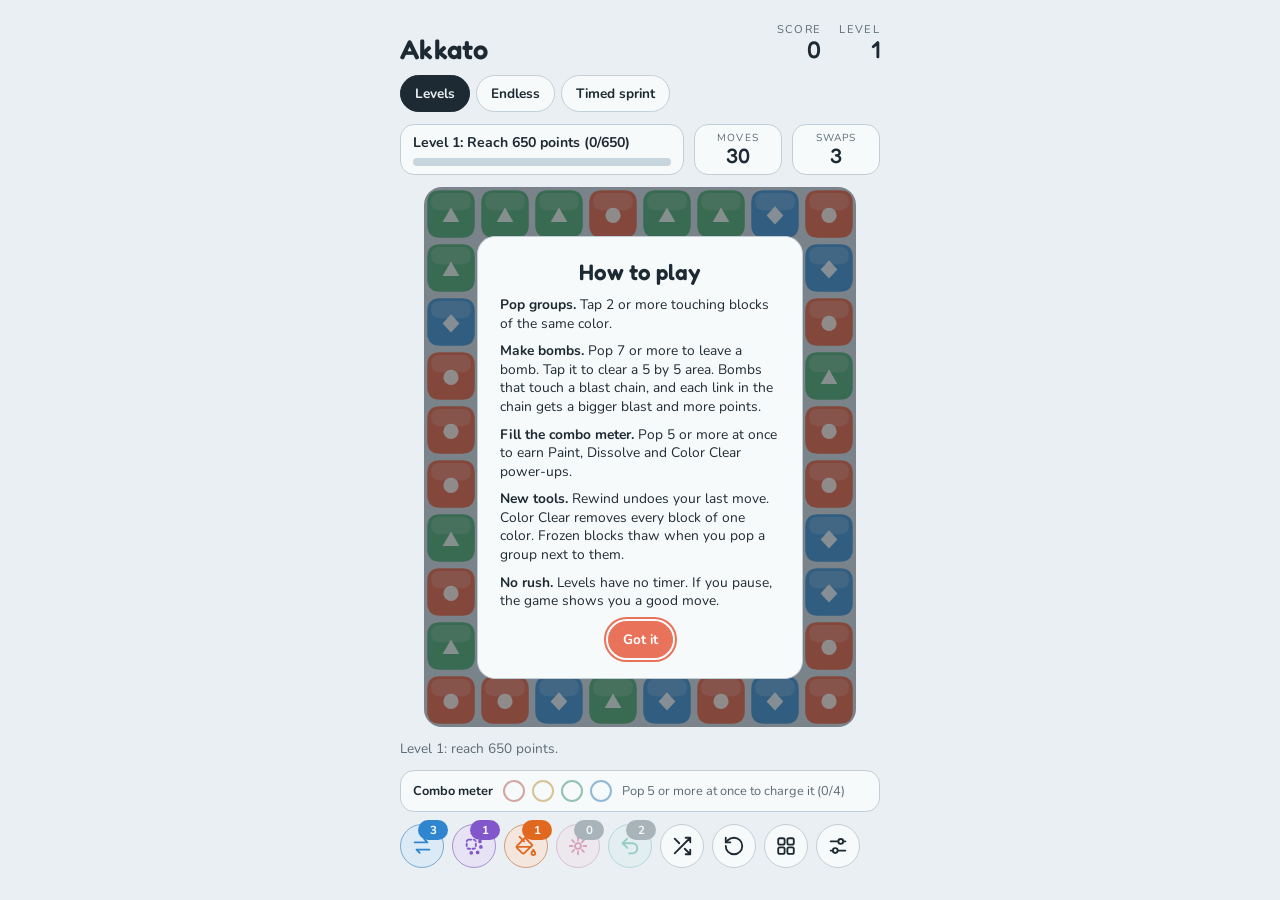
==== play/index.html @ 712ed6f9 "Add Rewind, Color Clear, ice tiles, endless challenge; ease level 8 Co-Authored-By: Claude Sonnet 5." ====
<!doctype html>
<html lang="en">
<head>
<meta charset="utf-8">
<meta name="viewport" content="width=device-width, initial-scale=1, viewport-fit=cover">
<meta name="theme-color" content="#131B21">
<link rel="manifest" href="manifest.webmanifest">
<link rel="apple-touch-icon" href="icons/apple-touch-icon.png">
<meta name="apple-mobile-web-app-capable" content="yes">
<meta name="mobile-web-app-capable" content="yes">
<meta name="apple-mobile-web-app-title" content="Akkato">
<meta name="apple-mobile-web-app-status-bar-style" content="black-translucent">
<title>Akkato</title>
<link rel="stylesheet" href="fonts.css">
<style>
/* Layout: one centered column. Header scores, a goal strip, the board (with win/lose overlay), combo meter, tool buttons, then a settings drawer. */
[hidden]{display:none!important}
:root{
  --bg:#E9EFF2; --fg:#1E2A33; --muted:#5B6B76; --board:#D6E0E6; --panel:#F7FAFB; --line:#C2CFD7; --accent:#E8735A; --track:#C9D5DC;
  --t-swap:#2F86CF; --t-dissolve:#8257CC; --t-paint:#E0691F; --t-rewind:#2BA58F; --t-clear:#C2417A;
  --display:'Fredoka','Trebuchet MS',system-ui,sans-serif;
  --body:'Nunito',system-ui,-apple-system,'Segoe UI',sans-serif;
}
@media (prefers-color-scheme: dark){
  :root:not([data-theme="light"]){
    --bg:#131B21; --fg:#E6EEF2; --muted:#8FA1AD; --board:#1C2830; --panel:#1A242B; --line:#2A3841; --track:#2A3841; --t-swap:#6DB2EC; --t-dissolve:#B097E6; --t-paint:#F29A57; --t-rewind:#5CCBB5; --t-clear:#E87FAE; color-scheme:dark;
  }
}
:root[data-theme="dark"]{
  --bg:#131B21; --fg:#E6EEF2; --muted:#8FA1AD; --board:#1C2830; --panel:#1A242B; --line:#2A3841; --track:#2A3841; --t-swap:#6DB2EC; --t-dissolve:#B097E6; --t-paint:#F29A57; --t-rewind:#5CCBB5; --t-clear:#E87FAE; color-scheme:dark;
}
html,body{min-height:100%}
body{
  background:var(--bg); color:var(--fg); font-family:var(--body); font-size:15px;
  padding-inline:16px; padding-block:14px;
  display:flex; flex-direction:column; align-items:center; gap:12px;
  -webkit-user-select:none; user-select:none; -webkit-tap-highlight-color:transparent;
}
.col{width:100%; max-width:480px; display:flex; flex-direction:column; gap:12px; min-width:0}
header{display:flex; justify-content:space-between; align-items:flex-end; gap:12px}
h1{font-family:var(--display); font-weight:600; font-size:1.7rem; line-height:1; margin:0; letter-spacing:.01em}
.scores{display:flex; gap:18px}
.stat{display:flex; flex-direction:column; align-items:flex-end}
.stat span{font-size:.7rem; letter-spacing:.12em; text-transform:uppercase; color:var(--muted)}
.stat b{font-family:var(--display); font-weight:500; font-size:1.5rem; line-height:1.1; font-variant-numeric:tabular-nums}

.modes{display:flex; gap:6px; flex-wrap:wrap}
.modes button[aria-pressed="true"]{background:var(--fg); color:var(--bg); border-color:var(--fg)}

.status{display:flex; gap:10px; align-items:stretch}
.goalbox{flex:1 1 auto; min-width:0; background:var(--panel); border:1px solid var(--line); border-radius:14px; padding:8px 12px; display:flex; flex-direction:column; gap:6px; justify-content:center}
.goaltext{font-weight:700; font-size:.88rem; overflow-wrap:anywhere}
.goaltext .sw{font-size:1.05em; margin-inline:2px}
.track{height:8px; border-radius:99px; background:var(--track); overflow:hidden}
.track i{display:block; height:100%; width:0; background:var(--accent); border-radius:99px; transition:width .35s ease, background .3s}
.track.low i{background:#E0783C}
.chip{background:var(--panel); border:1px solid var(--line); border-radius:14px; padding:6px 12px; display:flex; flex-direction:column; align-items:center; justify-content:center; min-width:62px}
.chip span{font-size:.64rem; letter-spacing:.1em; text-transform:uppercase; color:var(--muted)}
.chip b{font-family:var(--display); font-weight:500; font-size:1.3rem; line-height:1.1; font-variant-numeric:tabular-nums}

#wrap{width:100%; display:flex; justify-content:center; position:relative}
#stage{position:relative; line-height:0}
#flash{position:absolute; inset:0; border-radius:18px; pointer-events:none; opacity:0}
@keyframes akShake{0%{transform:translate(0,0)}15%{transform:translate(var(--sx,6px),var(--sy,4px))}30%{transform:translate(calc(var(--sx,6px)*-.8),calc(var(--sy,4px)*.6))}45%{transform:translate(calc(var(--sx,6px)*.6),calc(var(--sy,4px)*-.7))}60%{transform:translate(calc(var(--sx,6px)*-.4),calc(var(--sy,4px)*.4))}80%{transform:translate(calc(var(--sx,6px)*.2),0)}100%{transform:translate(0,0)}}
@keyframes akFlash{0%{opacity:var(--fo,.4)}100%{opacity:0}}
#stage.shake{animation:akShake var(--dur,320ms) ease-out}
#flash.go{animation:akFlash 380ms ease-out}
@media (prefers-reduced-motion: reduce){ #stage.shake,#flash.go{animation:none} }
canvas{display:block; background:var(--board); border-radius:18px; touch-action:manipulation; cursor:pointer}
#wrap.tooling canvas{outline:3px solid var(--accent); outline-offset:-3px}
#overlay{position:absolute; inset:0; display:flex; align-items:center; justify-content:center; padding:16px; background:rgba(10,18,24,.45); border-radius:18px; line-height:1.3}
#overlay .card{background:var(--panel); border:1px solid var(--line); border-radius:18px; padding:20px 22px; text-align:center; max-width:280px; display:flex; flex-direction:column; gap:10px; align-items:center}
#overlay h2{font-family:var(--display); font-weight:600; font-size:1.4rem; margin:0}
#overlay p{margin:0; color:var(--muted); font-size:.92rem}

.hint{color:var(--muted); font-size:.85rem; min-height:1.3em}
.meter{display:flex; align-items:center; gap:10px; flex-wrap:wrap; font-size:.8rem; color:var(--muted); background:var(--panel); border:1px solid var(--line); border-radius:14px; padding:9px 12px}
.meter b{font-weight:700; color:var(--fg)}
.pips{display:flex; gap:7px}
.pips i{--p:var(--accent); width:18px; height:18px; border-radius:50%; border:2px solid color-mix(in srgb,var(--p) 45%,var(--line)); display:block; transition:background .2s, border-color .2s, transform .2s}
.pips i:nth-child(1){--p:#E8735A}
.pips i:nth-child(2){--p:#F0B445}
.pips i:nth-child(3){--p:#5FB383}
.pips i:nth-child(4){--p:#529CD6}
.pips i.on{background:var(--p); border-color:var(--p); transform:scale(1.08)}
.meter.full{border-color:var(--accent); box-shadow:0 0 0 3px color-mix(in srgb,var(--accent) 22%,transparent)}
.meter.full .pips i.on{animation:pipPulse 1.1s ease-in-out infinite}
.meter.full .pips i:nth-child(2).on{animation-delay:.15s}
.meter.full .pips i:nth-child(3).on{animation-delay:.3s}
.meter.full .pips i:nth-child(4).on{animation-delay:.45s}
@keyframes pipPulse{0%,100%{transform:scale(1.08)}50%{transform:scale(1.3)}}
@media (prefers-reduced-motion: reduce){ .meter.full .pips i.on{animation:none} .pips i,.track i{transition:none} }
.bar{display:flex; gap:8px; flex-wrap:wrap}
button{
  font:700 .85rem var(--body); color:var(--fg); background:var(--panel); border:1px solid var(--line);
  border-radius:999px; padding:8px 14px; cursor:pointer;
}
button:hover{border-color:var(--muted)}
button:focus-visible,select:focus-visible,input:focus-visible{outline:2px solid var(--accent); outline-offset:2px}
button:active{transform:scale(.97)}
button:disabled{opacity:.45; cursor:default}
button.on{border-color:var(--accent); box-shadow:inset 0 0 0 1px var(--accent)}
button.primary{background:var(--accent); border-color:var(--accent); color:#fff}

.bar{align-items:center}
.tool{position:relative; width:44px; height:44px; padding:0; display:inline-flex; align-items:center; justify-content:center; border-radius:50%; color:var(--t); border-color:color-mix(in srgb,var(--t) 50%,var(--line)); background:color-mix(in srgb,var(--t) 14%,var(--panel))}
.tool.util{--t:var(--muted); color:var(--fg); background:var(--panel); border-color:var(--line)}
.tool.util:hover{border-color:var(--muted)}
.tool.util[data-tip]::after{left:auto; right:0; max-width:190px}
.tool.util.on{background:var(--fg); color:var(--bg); border-color:var(--fg); box-shadow:none}
#swap{--t:var(--t-swap)}
#dissolve{--t:var(--t-dissolve)}
#paint{--t:var(--t-paint)}
#rewind{--t:var(--t-rewind)}
#clear{--t:var(--t-clear)}
.tool:hover{border-color:var(--t)}
.tool.on{background:var(--t); color:#fff; border-color:var(--t); box-shadow:0 0 0 3px color-mix(in srgb,var(--t) 30%,transparent)}
.tool.on .count{background:var(--fg); color:var(--bg)}
.tool svg{width:22px; height:22px; fill:none; stroke:currentColor; stroke-width:2; stroke-linecap:round; stroke-linejoin:round}
.tool .count{position:absolute; top:-5px; right:-5px; min-width:20px; height:20px; padding:0 5px; border-radius:99px; background:var(--t,var(--accent)); color:#fff; font:700 .72rem var(--body); display:flex; align-items:center; justify-content:center; font-variant-numeric:tabular-nums}
.tool:disabled .count{background:var(--muted)}
.tool[data-tip]::after{
  content:attr(data-tip); position:absolute; left:0; bottom:calc(100% + 10px); width:max-content; max-width:220px;
  background:var(--fg); color:var(--bg); font:600 .78rem/1.35 var(--body); text-align:left; white-space:normal;
  padding:7px 10px; border-radius:10px; opacity:0; pointer-events:none; transform:translateY(4px);
  transition:opacity .15s, transform .15s; z-index:5;
}
.tool:focus-visible::after{opacity:1; transform:none}
@media (hover:hover){ .tool:hover::after{opacity:1; transform:none} }

.st span{color:var(--line)}
.st span.on{color:#F0B445}
#ovStars{font-size:2rem; letter-spacing:.14em; line-height:1}
#overlay .row{display:flex; gap:8px; flex-wrap:wrap; justify-content:center}
.howto{margin:0; padding:0; list-style:none; text-align:left; display:flex; flex-direction:column; gap:9px; font-size:.86rem; color:var(--fg)}
.howto li{line-height:1.35}
#picker{position:absolute; inset:0; background:var(--panel); border:1px solid var(--line); border-radius:18px; padding:14px; line-height:1.3; overflow:auto; display:flex; flex-direction:column; gap:12px}
.pickhead{display:flex; justify-content:space-between; align-items:center; gap:10px}
.pickhead h2{font-family:var(--display); font-weight:600; font-size:1.25rem; margin:0}
#pickGrid{display:grid; grid-template-columns:repeat(auto-fill,minmax(62px,1fr)); gap:8px}
.lv{display:flex; flex-direction:column; align-items:center; gap:3px; padding:8px 4px; border-radius:14px}
.lv b{font-family:var(--display); font-weight:500; font-size:1.15rem; line-height:1}
.lv small{font-size:.72rem; letter-spacing:.08em; min-height:1em; color:var(--muted)}
.lv.cur{border-color:var(--accent); box-shadow:inset 0 0 0 1px var(--accent)}
.note{grid-column:1 / -1; color:var(--muted); font-size:.8rem}

#settings{background:var(--panel); border:1px solid var(--line); border-radius:14px; padding:12px 14px; display:grid; grid-template-columns:1fr auto; gap:10px 12px; align-items:center}
#settings label{font-weight:600; font-size:.88rem}
select{font:600 .85rem var(--body); color:var(--fg); background:var(--bg); border:1px solid var(--line); border-radius:10px; padding:6px 8px; max-width:100%}
#settings input[type=checkbox]{width:20px; height:20px; accent-color:var(--accent); justify-self:end}
.swatches{display:flex; gap:5px; grid-column:1 / -1}
.swatches i{width:22px; height:22px; border-radius:7px; display:block}
</style>

<div class="col">
  <header>
    <h1>Akkato</h1>
    <div class="scores">
      <div class="stat"><span>Score</span><b id="score">0</b></div>
      <div class="stat"><span id="lab2">Level</span><b id="stat2">1</b></div>
    </div>
  </header>

  <div class="modes" role="group" aria-label="Mode">
    <button id="mLevels" type="button" aria-pressed="true">Levels</button>
    <button id="mEndless" type="button" aria-pressed="false">Endless</button>
    <button id="mTimed" type="button" aria-pressed="false">Timed sprint</button>
  </div>

  <div class="status">
    <div class="goalbox">
      <div class="goaltext" id="goaltext">Reach 600 points</div>
      <div class="track"><i id="fill"></i></div>
    </div>
    <div class="chip" id="movesChip"><span id="movesLab">Moves</span><b id="moves">18</b></div>
    <div class="chip"><span>Swaps</span><b id="swaps">3</b></div>
  </div>

  <div id="wrap">
    <div id="stage">
      <canvas id="board" aria-label="Game board. Tap groups of two or more matching blocks to pop them."></canvas>
      <div id="flash" aria-hidden="true"></div>
      <div id="overlay" hidden><div class="card"><h2 id="ovTitle"></h2><div id="ovStars" class="st" hidden></div><p id="ovBody"></p><div class="row"><button id="ovBtn" type="button" class="primary">Continue</button><button id="ovBtn2" type="button" hidden>Replay</button></div></div></div>
      <div id="picker" hidden><div class="pickhead"><h2>Choose a level</h2><button id="pickClose" type="button">Close</button></div><div id="pickGrid"></div></div>
    </div>
  </div>

  <div class="hint" id="hint" aria-live="polite"></div>

  <div class="meter" id="meterBox" aria-label="Combo meter">
    <b>Combo meter</b>
    <div class="pips" id="pips"></div>
    <span id="meterNote">Pop 5 or more at once to charge it</span>
  </div>

  <div class="bar">
    <button id="swap" class="tool" type="button" data-tip="Swap: trade two neighboring blocks. Does not use a move." aria-label="Swap, 3 left"><svg viewBox="0 0 24 24" aria-hidden="true"><path d="M4 8h14l-3.5-3.5M20 16H6l3.5 3.5"/></svg><span class="count" id="swapCount">3</span></button>
    <button id="dissolve" class="tool" type="button" data-tip="Dissolve: remove any one block. Does not use a move." aria-label="Dissolve, 1 left"><svg viewBox="0 0 24 24" aria-hidden="true"><rect x="4" y="5" width="10" height="10" rx="2.5" stroke-dasharray="2.6 2.6"/><circle cx="18.5" cy="7" r="1" fill="currentColor"/><circle cx="19.5" cy="13" r="1" fill="currentColor"/><circle cx="16" cy="19" r="1" fill="currentColor"/><circle cx="9" cy="19.5" r="1" fill="currentColor"/></svg><span class="count" id="dissolveCount">1</span></button>
    <button id="paint" class="tool" type="button" data-tip="Paint: tap a block and 7 blocks around it take its color. Pop them to make a bomb." aria-label="Paint, 1 left"><svg viewBox="0 0 24 24" aria-hidden="true"><path d="m19 11-8-8-8.6 8.6a2 2 0 0 0 0 2.8l5.2 5.2c.8.8 2 .8 2.8 0L19 11Z"/><path d="m5 2 5 5"/><path d="M2 13h15"/><path d="M22 20a2 2 0 1 1-4 0c0-1.6 1.7-2.4 2-4 .3 1.6 2 2.4 2 4Z"/></svg><span class="count" id="paintCount">1</span></button>
    <button id="clear" class="tool" type="button" data-tip="Color Clear: tap a block and every block of that color is removed. Does not use a move. Earn it from the combo meter." aria-label="Color Clear, 0 left"><svg viewBox="0 0 24 24" aria-hidden="true"><circle cx="12" cy="12" r="3.2"/><path d="M12 3v3M12 18v3M3 12h3M18 12h3M5.6 5.6l2.1 2.1M16.3 16.3l2.1 2.1M18.4 5.6l-2.1 2.1M7.7 16.3l-2.1 2.1"/></svg><span class="count" id="clearCount">0</span></button>
    <button id="rewind" class="tool" type="button" data-tip="Rewind: undo your last move and get the moves back." aria-label="Rewind, 2 left"><svg viewBox="0 0 24 24" aria-hidden="true"><path d="M9 14 4 9l5-5"/><path d="M4 9h10.5a5.5 5.5 0 0 1 0 11H11"/></svg><span class="count" id="rewindCount">2</span></button>
    <button id="shuffle" class="tool util" type="button" data-tip="Shuffle: mix the colors on the board. Free, and does not use a move." aria-label="Shuffle the board"><svg viewBox="0 0 24 24" aria-hidden="true"><path d="M16 3h5v5M4 20 21 3M21 16v5h-5M15 15l6 6M4 4l5 5"/></svg></button>
    <button id="reset" class="tool util" type="button" data-tip="Restart level" aria-label="Restart level"><svg viewBox="0 0 24 24" aria-hidden="true"><path d="M3 12a9 9 0 1 0 9-9 9.75 9.75 0 0 0-6.74 2.74L3 8"/><path d="M3 3v5h5"/></svg></button>
    <button id="levelsBtn" class="tool util" type="button" data-tip="Level select: pick a level and see your stars." aria-label="Level select"><svg viewBox="0 0 24 24" aria-hidden="true"><rect x="3.5" y="3.5" width="7" height="7" rx="1.8"/><rect x="13.5" y="3.5" width="7" height="7" rx="1.8"/><rect x="3.5" y="13.5" width="7" height="7" rx="1.8"/><rect x="13.5" y="13.5" width="7" height="7" rx="1.8"/></svg></button>
    <button id="settingsBtn" class="tool util" type="button" data-tip="Settings: colors, hints, theme and sound." aria-label="Settings" aria-expanded="false" aria-controls="settings"><svg viewBox="0 0 24 24" aria-hidden="true"><path d="M4 7h8M18 7h2M4 17h2M12 17h8"/><circle cx="15" cy="7" r="2.6"/><circle cx="9" cy="17" r="2.6"/></svg></button>
  </div>

  <div id="settings" hidden>
    <label for="palette">Block colors</label>
    <select id="palette">
      <option value="default">Default</option>
      <option value="cb">Color-blind friendly</option>
      <option value="hc">High contrast</option>
    </select>
    <div class="swatches" id="swatches" aria-hidden="true"></div>
    <label for="bigshapes">Larger shapes on blocks</label>
    <input id="bigshapes" type="checkbox">
    <label for="hintsel">Show a hint after a pause</label>
    <select id="hintsel">
      <option value="off">Off</option>
      <option value="6">After 6 seconds</option>
      <option value="10">After 10 seconds</option>
    </select>
    <label for="theme">Theme</label>
    <select id="theme">
      <option value="auto">Match my device</option>
      <option value="light">Light</option>
      <option value="dark">Dark</option>
    </select>
    <label for="soundbox">Sound</label>
    <input id="soundbox" type="checkbox" checked>
    <label for="challengebox">Endless challenge: a block freezes every few moves</label>
    <input id="challengebox" type="checkbox">
    <label for="tickbox">Countdown ticks in the last 10 seconds</label>
    <input id="tickbox" type="checkbox" checked>
    <label for="howBtn">How to play</label>
    <button id="howBtn" type="button">Show</button>
    <div class="note">Plays offline with no ads. Your progress is saved on this device.</div>
  </div>
</div>

<script>
(function(){
  var COLS=8, ROWS=10;
  var METER_MAX=4, POWER_CAP=3, PAINT_SIZE=7;
  var PALETTES={
    'default':['#E8735A','#529CD6','#5FB383','#F0B445','#A488D4'],
    'cb':['#D55E00','#56B4E9','#009E73','#F0E442','#CC79A7'],
    'hc':['#C62828','#0D47A1','#1B5E20','#FFC107','#6A1B9A']
  };
  var SHAPE_CHARS=['●','◆','▲','■','◎'];
  var SHAPE_NAMES=['circle','diamond','triangle','square','ring'];
  var NOTES=[261.63,293.66,329.63,392,440,523.25,587.33,659.25,783.99];

  var cv=document.getElementById('board'), ctx=cv.getContext('2d');
  var $=function(id){return document.getElementById(id)};
  var elScore=$('score'), elStat2=$('stat2'), elLab2=$('lab2'), elHint=$('hint');
  var cell=40, W=0, H=0, dpr=1;
  var grid=[], parts=[], score=0, best=0, moving=false, needCheck=false, hintT=0, frame=0;
  var mode='levels', level=1, maxLevel=1, ncolors=3, movesLeft=18, goal=null, collected=0;
  var swapsLeft=3, dissolveLeft=1, paintLeft=1, clearLeft=0, rewindLeft=2, meter=0, grantNext='paint';
  var undoSnap=null, challenge=false, endlessMoves=0, iceToPlace=0;
  var phase='play'; // play | ready | won | lost | over
  var tool=null, sel=null, onOverlay=null;
  var paletteKey='default', colors=PALETTES['default'].slice(), bigShapes=false;
  var boardCol='#ccc', fgCol='#000';
  var soundOn=true, actx=null;
  var TIME_START=60, TIME_CAP=90;
  var bestTimed=0, timeLeft=TIME_START, tickOn=true, lastSec=-1;
  var hintDelay=10, idleT=0, hintMove=null;
  var startMoves=18, onOverlay2=null, starsMap={}, tips={}, tutDone=false;

  function rnd(n){return Math.floor(Math.random()*n)}
  function safeGet(k){try{return localStorage.getItem(k)}catch(e){return null}}
  function safeSet(k,v){try{localStorage.setItem(k,v)}catch(e){}}

  /* ---------- saved settings ---------- */
  best=parseInt(safeGet('eb-best')||'0',10)||0;
  bestTimed=parseInt(safeGet('eb-best-timed')||'0',10)||0;
  maxLevel=Math.max(1,parseInt(safeGet('eb-level')||'1',10)||1);
  level=maxLevel;
  var sm=safeGet('eb-mode');
  mode=sm==='endless'?'endless':(sm==='timed'?'timed':'levels');
  soundOn=safeGet('eb-sound')!=='off';
  tickOn=safeGet('eb-tick')!=='off';
  var sp=safeGet('eb-palette'); if(sp&&PALETTES[sp]) paletteKey=sp;
  bigShapes=safeGet('eb-big')==='1';
  var savedTheme=safeGet('eb-theme')||'auto';
  var sh=safeGet('eb-hint'); if(sh==='off') hintDelay=0; else if(sh==='6') hintDelay=6;
  try{ starsMap=JSON.parse(safeGet('eb-stars')||'{}')||{}; }catch(e){ starsMap={}; }
  try{ tips=JSON.parse(safeGet('eb-tips')||'{}')||{}; }catch(e){ tips={}; }
  tutDone=safeGet('eb-tut')==='1';
  challenge=safeGet('eb-challenge')==='1';

  function applyTheme(t){
    var root=document.documentElement;
    if(t==='light'||t==='dark') root.setAttribute('data-theme',t); else root.removeAttribute('data-theme');
  }
  function applyPalette(){
    colors=PALETTES[paletteKey].slice();
    var sw=$('swatches'); sw.innerHTML='';
    for(var i=0;i<colors.length;i++){
      var d=document.createElement('i'); d.style.background=colors[i]; sw.appendChild(d);
    }
    updateGoalText();
  }
  function readTheme(){
    var cs=getComputedStyle(document.documentElement);
    boardCol=cs.getPropertyValue('--board').trim();
    fgCol=cs.getPropertyValue('--fg').trim()||'#000';
  }
  function lum(hex){
    var n=parseInt(hex.slice(1),16), r=(n>>16)&255, g=(n>>8)&255, b=n&255;
    return (0.2126*r+0.7152*g+0.0722*b)/255;
  }

  /* ---------- audio ---------- */
  function ensureAudio(){
    if(actx||!soundOn) return;
    try{ var AC=window.AudioContext||window.webkitAudioContext; if(AC) actx=new AC(); }catch(e){}
  }
  function tone(freq,dur,vol){
    if(!soundOn||!actx) return;
    try{
      if(actx.state==='suspended') actx.resume();
      var o=actx.createOscillator(), g=actx.createGain(), t=actx.currentTime;
      o.type='sine'; o.frequency.value=freq;
      g.gain.setValueAtTime(0.0001,t);
      g.gain.exponentialRampToValueAtTime(vol,t+0.012);
      g.gain.exponentialRampToValueAtTime(0.0001,t+dur);
      o.connect(g); g.connect(actx.destination);
      o.start(t); o.stop(t+dur+0.02);
    }catch(e){}
  }
  function popSound(n){
    var i=Math.min(NOTES.length-1,n-2);
    tone(NOTES[i],0.35,0.16);
    if(n>=5) tone(NOTES[i]*1.5,0.3,0.07);
  }

  /* ---------- level definitions ---------- */
  /* Levels are tuned to feel unhurried: every pop is worth less (levelPts grows slowly with group size,
     so one huge group cannot win a level) and there are more moves. Raise or lower the targets in
     levelDef to make levels harder or easier. */
  var LV_SCALE=0.4;
  function scaled(v){ return mode==='levels' ? Math.max(1,Math.round(v*LV_SCALE)) : v; }
  function blastSize(chain){ return chain>=3?7:5; }
  function levelPts(n){ return Math.round(n*3+n*(n-1)*0.3); }
  function levelDef(n){
    var ncol=n<3?3:(n<7?4:5);
    var moves=Math.min(40,30+Math.floor(n/2));
    if(n%2===1){
      /* Targets were set from bot playthroughs: more colors means smaller groups, so lower point goals. */
      var target=ncol===3?650:(ncol===4?450+20*(n-3):Math.min(520,300+12*(n-7)));
      return {ncol:ncol,moves:moves,type:'score',target:target};
    }
    /* Collect goals: with 5 colors a single color is rarer, so the goal is about 30% smaller. */
    var ct=Math.round((12+3*n)*1.3);
    ct=ncol===5?Math.min(50,Math.round(ct*0.7)):Math.min(70,ct);
    return {ncol:ncol,moves:moves+2,type:'collect',color:(n/2-1)%ncol,target:ct};
  }
  function timeBonus(n){ return n>=10?4:(n>=7?3:(n>=5?2:(n>=4?1:0))); }

  /* ---------- grid ---------- */
  function newBlock(){return {c:rnd(ncolors),bomb:false,ice:false,y:0,vy:0,s:1,ox:0,oy:0}}

  function fillBoard(){
    grid=[];
    for(var c=0;c<COLS;c++){
      grid[c]=[];
      for(var r=0;r<ROWS;r++){
        var b=newBlock();
        b.y=r-ROWS-2-c*0.35;
        grid[c][r]=b;
      }
    }
    if(iceToPlace>0){ freezeRandom(iceToPlace); iceToPlace=0; }
    parts=[]; moving=true; needCheck=false; sel=null; hintMove=null; idleT=0;
    if(!hasMoves()) reshuffleColors();
  }

  /* Frozen (ice) blocks cannot be tapped or matched. Popping a group next to one thaws it. */
  function freezeRandom(k){
    var pool=[];
    for(var c=0;c<COLS;c++) for(var r=0;r<ROWS;r++){ var b=grid[c]&&grid[c][r]; if(b&&!b.bomb&&!b.ice) pool.push(b); }
    for(var i=0;i<k&&pool.length;i++){
      var j=rnd(pool.length), blk=pool.splice(j,1)[0];
      blk.ice=true; blk.s=1.25;
    }
  }
  function thawAround(cells){
    var n=0;
    for(var i=0;i<cells.length;i++){
      var nb=[[cells[i][0]+1,cells[i][1]],[cells[i][0]-1,cells[i][1]],[cells[i][0],cells[i][1]+1],[cells[i][0],cells[i][1]-1]];
      for(var j=0;j<4;j++){
        var x=nb[j][0], y=nb[j][1];
        if(x<0||y<0||x>=COLS||y>=ROWS) continue;
        var o=grid[x][y];
        if(o&&o.ice){ o.ice=false; o.s=1.3; burst(x,y,o.c,5); n++; }
      }
    }
    if(n>0){ tone(880,0.12,0.08); tone(1175,0.12,0.06); }
    return n;
  }

  function compact(){
    for(var c=0;c<COLS;c++){
      var col=[];
      for(var r=ROWS-1;r>=0;r--) if(grid[c][r]) col.push(grid[c][r]);
      var missing=ROWS-col.length, nc=[];
      for(var i=0;i<ROWS;i++) nc[i]=null;
      for(var i2=0;i2<col.length;i2++) nc[ROWS-1-i2]=col[i2];
      for(var k=0;k<missing;k++){
        var b=newBlock(); b.y=-(k+1);
        nc[missing-1-k]=b;
      }
      grid[c]=nc;
    }
    moving=true; needCheck=true; hintMove=null; idleT=0;
  }

  function cluster(c,r){
    var b=grid[c][r]; if(!b||b.bomb||b.ice) return [];
    var seen={}, out=[], stack=[[c,r]];
    seen[c+','+r]=1;
    while(stack.length){
      var p=stack.pop(), x=p[0], y=p[1];
      out.push(p);
      var nb=[[x+1,y],[x-1,y],[x,y+1],[x,y-1]];
      for(var i=0;i<4;i++){
        var nx=nb[i][0], ny=nb[i][1];
        if(nx<0||ny<0||nx>=COLS||ny>=ROWS) continue;
        var k=nx+','+ny;
        if(seen[k]) continue;
        var o=grid[nx][ny];
        if(o&&!o.bomb&&!o.ice&&o.c===b.c){seen[k]=1; stack.push([nx,ny]);}
      }
    }
    return out;
  }

  function hasMoves(){
    for(var c=0;c<COLS;c++) for(var r=0;r<ROWS;r++){
      var b=grid[c][r]; if(!b) continue;
      if(b.bomb) return true;
      if(b.ice) continue;
      if(c+1<COLS&&grid[c+1][r]&&!grid[c+1][r].bomb&&!grid[c+1][r].ice&&grid[c+1][r].c===b.c) return true;
      if(r+1<ROWS&&grid[c][r+1]&&!grid[c][r+1].bomb&&!grid[c][r+1].ice&&grid[c][r+1].c===b.c) return true;
    }
    return false;
  }

  function reshuffleColors(){
    var list=[];
    for(var c=0;c<COLS;c++) for(var r=0;r<ROWS;r++) if(grid[c][r]&&!grid[c][r].bomb&&!grid[c][r].ice) list.push(grid[c][r]);
    for(var t=0;t<30;t++){
      var cols=list.map(function(b){return b.c});
      for(var i=cols.length-1;i>0;i--){var j=rnd(i+1),tmp=cols[i];cols[i]=cols[j];cols[j]=tmp;}
      for(var k=0;k<list.length;k++){list[k].c=cols[k]; list[k].s=1.3;}
      if(hasMoves()) break;
    }
    hintMove=null;
  }

  /* ---------- smart hint ---------- */
  // Simulated board: m[c][r] = -1 empty, 0..4 color, 100 bomb. Gravity only, no refill.
  function snapshot(){
    var m=[];
    for(var c=0;c<COLS;c++){ m[c]=[]; for(var r=0;r<ROWS;r++){ var b=grid[c][r]; m[c][r]=!b?-1:(b.bomb?100:(b.ice?150:b.c)); } }
    return m;
  }
  function gravity(m){
    for(var c=0;c<COLS;c++){
      var col=[]; for(var r=ROWS-1;r>=0;r--) if(m[c][r]!==-1) col.push(m[c][r]);
      for(var r2=0;r2<ROWS;r2++) m[c][ROWS-1-r2]=r2<col.length?col[r2]:-1;
    }
  }
  function maxGroup(m){
    var seen={}, best=0;
    for(var c=0;c<COLS;c++) for(var r=0;r<ROWS;r++){
      var v=m[c][r]; if(v<0||v>=100||seen[c+','+r]) continue;
      var n=0, st=[[c,r]]; seen[c+','+r]=1;
      while(st.length){
        var p=st.pop(); n++;
        var nb=[[p[0]+1,p[1]],[p[0]-1,p[1]],[p[0],p[1]+1],[p[0],p[1]-1]];
        for(var i=0;i<4;i++){
          var x=nb[i][0], y=nb[i][1];
          if(x<0||y<0||x>=COLS||y>=ROWS||seen[x+','+y]) continue;
          if(m[x][y]===v){seen[x+','+y]=1; st.push([x,y]);}
        }
      }
      if(n>best) best=n;
    }
    return best;
  }
  function popValue(n,colorIdx){
    var v=n*(n-1)*5;
    if(mode==='levels'&&goal&&goal.type==='collect'){
      v=(colorIdx===goal.color)?(n*40+n*(n-1)*2):(n*(n-1));
    } else if(mode==='timed'){
      v=n*(n-1)*5+timeBonus(n)*50;
    }
    if(n>=7) v+=90;
    return v;
  }
  function findBestMove(){
    var seen={}, bestM=null;
    var collect=(mode==='levels'&&goal&&goal.type==='collect');
    for(var c=0;c<COLS;c++) for(var r=0;r<ROWS;r++){
      var b=grid[c][r]; if(!b||seen[c+','+r]) continue;
      var cand=null;
      if(b.bomb){
        var done={}, queue=[[c,r]], chain=0, val=0, cells=[], tgt=0, cellSeen={};
        while(queue.length){
          var p=queue.shift(), k=p[0]+','+p[1];
          if(done[k]) continue; done[k]=1; chain++;
          var cnt=0;
          var hsz=blastSize(chain), hhalf=(hsz-1)/2;
          var wx=Math.max(0,Math.min(COLS-hsz,p[0]-hhalf)), wy=Math.max(0,Math.min(ROWS-hsz,p[1]-hhalf));
          for(var dx=0;dx<hsz;dx++) for(var dy=0;dy<hsz;dy++){
            var x=wx+dx, y=wy+dy;
            if(x<0||y<0||x>=COLS||y>=ROWS) continue;
            var o=grid[x][y]; if(!o) continue;
            if(o.bomb&&!done[x+','+y]) queue.push([x,y]);
            if(!cellSeen[x+','+y]){ cellSeen[x+','+y]=1; cells.push([x,y]); cnt++; if(collect&&o.c===goal.color) tgt++; }
          }
          val+=cnt*12*chain;
        }
        if(collect) val=tgt*40+cells.length*3;
        if(mode==='timed') val+=Math.min(8,chain*2)*50;
        cand={cells:cells,value:val,label:chain>1?('Bomb chain x'+chain+' clears the most here.'):'This bomb clears the most right now.'};
      } else {
        var grp=cluster(c,r);
        for(var i=0;i<grp.length;i++) seen[grp[i][0]+','+grp[i][1]]=1;
        if(grp.length<2) continue;
        var n=grp.length, m=snapshot();
        for(var j=0;j<grp.length;j++) m[grp[j][0]][grp[j][1]]=-1;
        gravity(m);
        var follow=maxGroup(m);
        var fv=follow>=2?follow*(follow-1)*5:0;
        var v=popValue(n,b.c)+fv*(collect?0.2:0.35);
        var lab;
        if(n>=7) lab='This group makes a bomb, and leaves a good follow-up.';
        else if(collect&&b.c===goal.color) lab='Collects '+n+' '+SHAPE_NAMES[b.c]+' blocks and sets up more.';
        else lab='Best payoff: '+n+' blocks, and it leaves a bigger group behind.';
        cand={cells:grp,value:v,label:lab};
      }
      if(cand&&(!bestM||cand.value>bestM.value)) bestM=cand;
    }
    return bestM;
  }

  /* ---------- effects ---------- */
  function burst(c,r,colIdx,n){
    var cx=(c+0.5)*cell, cy=(r+0.5)*cell;
    for(var i=0;i<n;i++){
      var a=Math.random()*Math.PI*2, sp=(0.6+Math.random()*1.6)*cell;
      parts.push({k:'dot',x:cx,y:cy,vx:Math.cos(a)*sp,vy:Math.sin(a)*sp-cell*0.5,life:0.55+Math.random()*0.25,age:0,col:colIdx,size:cell*(0.06+Math.random()*0.07)});
    }
  }
  function floatText(x,y,txt){parts.push({k:'txt',x:x,y:y,txt:txt,life:0.9,age:0})}

  function defaultHint(){
    if(tool==='swap') return 'Swap: tap a block, then a neighbor. It turns off after one swap.';
    if(tool==='dissolve') return 'Dissolve: tap any block to remove it.';
    if(tool==='paint') return 'Paint: tap a block and '+PAINT_SIZE+' blocks around it take its color.';
    if(tool==='clear') return 'Color Clear: tap a block to remove every block of that color.';
    if(mode==='timed') return 'Sprint: big groups and chained bombs add seconds.';
    return mode==='levels'
      ? 'Tap a group of 2 or more. Pop 7+ to make a bomb.'
      : (challenge ? 'Endless challenge: a block freezes every few moves. Pop next to it to thaw it.' : 'Endless: no limits. You earn a swap every 400 points.');
  }
  function say(msg,ms){elHint.textContent=msg; hintT=ms||2200;}

  /* ---------- HUD ---------- */
  function goalLabel(){
    if(!goal) return '';
    if(goal.type==='score') return 'Reach '+goal.target+' points';
    return 'Collect '+goal.target+' <span class="sw" style="color:'+colors[goal.color]+'">'+SHAPE_CHARS[goal.color]+'</span> '+SHAPE_NAMES[goal.color]+' blocks';
  }
  function updateGoalText(){
    var gt=$('goaltext');
    if(mode==='levels' && goal){
      var prog=goal.type==='score'?score:collected;
      gt.innerHTML='Level '+level+': '+goalLabel()+' ('+Math.min(prog,goal.target)+'/'+goal.target+')';
    } else if(mode==='timed'){
      gt.textContent='Timed sprint: pop big groups to earn time';
    } else {
      gt.textContent='Endless: pop at your own pace';
    }
  }
  function setResetLabel(t){
    $('reset').setAttribute('data-tip',t);
    $('reset').setAttribute('aria-label',t);
  }
  function updateTimeUI(){
    $('moves').textContent=Math.max(0,Math.ceil(timeLeft));
    $('fill').style.width=Math.max(0,Math.min(100,timeLeft/TIME_CAP*100))+'%';
    $('fill').parentNode.classList.toggle('low',timeLeft<=10);
  }
  function buildPips(){
    var p=$('pips'); p.innerHTML='';
    for(var i=0;i<METER_MAX;i++){ p.appendChild(document.createElement('i')); }
  }
  function updateMeterUI(){
    var pips=$('pips').children;
    for(var i=0;i<pips.length;i++) pips[i].classList.toggle('on',i<meter);
    $('meterBox').classList.toggle('full',meter>=METER_MAX);
    $('meterNote').textContent=(meter>=METER_MAX)
      ? 'Full. Use a power-up to make room.'
      : 'Pop 5 or more at once to charge it ('+meter+'/'+METER_MAX+')';
  }
  function updateHUD(){
    elScore.textContent=score;
    $('fill').parentNode.classList.remove('low');
    $('movesLab').textContent=mode==='timed'?'Seconds':'Moves';
    if(mode==='levels'){
      elLab2.textContent='Level'; elStat2.textContent=level;
      $('movesChip').hidden=false;
      $('moves').textContent=movesLeft;
      var prog=goal.type==='score'?score:collected;
      $('fill').style.width=Math.min(100,Math.round(prog/goal.target*100))+'%';
      setResetLabel('Restart level');
    } else if(mode==='timed'){
      elLab2.textContent='Best'; elStat2.textContent=bestTimed;
      $('movesChip').hidden=false;
      updateTimeUI();
      setResetLabel('Restart the sprint');
    } else {
      elLab2.textContent='Best'; elStat2.textContent=best;
      $('movesChip').hidden=true;
      $('fill').style.width=(Math.min(400,score%400)/4)+'%';
      setResetLabel('New board');
    }
    $('swaps').textContent=swapsLeft;
    $('swapCount').textContent=swapsLeft;
    $('dissolveCount').textContent=dissolveLeft;
    $('paintCount').textContent=paintLeft;
    $('clearCount').textContent=clearLeft;
    $('rewindCount').textContent=rewindLeft;
    $('swap').setAttribute('aria-label','Swap, '+swapsLeft+' left');
    $('dissolve').setAttribute('aria-label','Dissolve, '+dissolveLeft+' left');
    $('paint').setAttribute('aria-label','Paint, '+paintLeft+' left');
    $('clear').setAttribute('aria-label','Color Clear, '+clearLeft+' left');
    $('rewind').setAttribute('aria-label','Rewind, '+rewindLeft+' left');
    $('swap').disabled=swapsLeft<=0 && tool!=='swap';
    $('dissolve').disabled=dissolveLeft<=0 && tool!=='dissolve';
    $('paint').disabled=paintLeft<=0 && tool!=='paint';
    $('clear').disabled=clearLeft<=0 && tool!=='clear';
    $('rewind').hidden=(mode==='timed');
    $('rewind').disabled=(rewindLeft<=0||!undoSnap);
    $('swap').classList.toggle('on',tool==='swap');
    $('dissolve').classList.toggle('on',tool==='dissolve');
    $('paint').classList.toggle('on',tool==='paint');
    $('clear').classList.toggle('on',tool==='clear');
    $('wrap').classList.toggle('tooling',tool!==null);
    $('mLevels').setAttribute('aria-pressed',mode==='levels');
    $('levelsBtn').hidden=(mode!=='levels');
    $('mEndless').setAttribute('aria-pressed',mode==='endless');
    $('mTimed').setAttribute('aria-pressed',mode==='timed');
    updateMeterUI();
    updateGoalText();
  }

  function addScore(n){
    var before=score;
    score+=n;
    if(mode==='timed'&&score>bestTimed){bestTimed=score; safeSet('eb-best-timed',String(bestTimed)); elStat2.textContent=bestTimed;}
    if(mode==='endless'&&score>best){best=score; safeSet('eb-best',String(best));}
    if(mode==='endless'||mode==='timed'){
      var gain=Math.floor(score/400)-Math.floor(before/400);
      if(gain>0){swapsLeft+=gain; say('+'+gain+' swap earned.',1800);}
    }
  }

  /* ---------- combo meter and power-ups ---------- */
  var POWER_SEQ=['paint','dissolve','clear'];
  function grantPower(){
    var start=Math.max(0,POWER_SEQ.indexOf(grantNext));
    for(var i=0;i<POWER_SEQ.length;i++){
      var t=POWER_SEQ[(start+i)%POWER_SEQ.length], nxt=POWER_SEQ[(start+i+1)%POWER_SEQ.length];
      if(t==='paint'&&paintLeft<POWER_CAP){ paintLeft++; grantNext=nxt; say('Power-up earned: Paint splash!',2600); tone(523.25,0.3,0.12); tone(784,0.3,0.1); return true; }
      if(t==='dissolve'&&dissolveLeft<POWER_CAP){ dissolveLeft++; grantNext=nxt; say('Power-up earned: Dissolve!',2600); tone(523.25,0.3,0.12); tone(784,0.3,0.1); return true; }
      if(t==='clear'&&clearLeft<POWER_CAP){ clearLeft++; grantNext=nxt; say('Power-up earned: Color Clear!',2600); tone(523.25,0.3,0.12); tone(784,0.3,0.1); return true; }
    }
    return false;
  }
  function registerCombo(){
    meter=Math.min(METER_MAX,meter+1);
    if(meter>=METER_MAX && grantPower()) meter=0;
  }
  function resetPowers(){
    swapsLeft=3; dissolveLeft=1; paintLeft=1; clearLeft=0; rewindLeft=(mode==='timed'?0:2); meter=0; grantNext='paint';
    undoSnap=null; endlessMoves=0;
  }

  /* ---------- starting levels / modes ---------- */
  function setTool(t){
    tool=(tool===t)?null:t;
    sel=null; hintMove=null; idleT=0;
    elHint.textContent=defaultHint(); hintT=0;
    updateHUD();
  }
  function clearTool(){ tool=null; sel=null; }
  function showOverlay(title,body,btn,fn,extra){
    extra=extra||{};
    $('ovTitle').textContent=title;
    if(extra.html) $('ovBody').innerHTML=body; else $('ovBody').textContent=body;
    $('ovBtn').textContent=btn;
    var st=$('ovStars');
    if(typeof extra.stars==='number'){ st.innerHTML=starsHtml(extra.stars); st.setAttribute('aria-label',extra.stars+' of 3 stars'); st.hidden=false; }
    else st.hidden=true;
    var b2=$('ovBtn2');
    if(extra.btn2){ b2.textContent=extra.btn2; b2.hidden=false; onOverlay2=extra.fn2||null; } else { b2.hidden=true; onOverlay2=null; }
    onOverlay=fn; $('overlay').hidden=false; setTimeout(function(){$('ovBtn').focus()},50);
  }
  function hideOverlay(){ $('overlay').hidden=true; onOverlay=null; onOverlay2=null; }

  /* ---------- stars, saved games, level picker, tutorial ---------- */
  function starsHtml(n){
    var s='';
    for(var i=0;i<3;i++) s+='<span'+(i<n?' class="on"':'')+'>★</span>';
    return s;
  }
  function saveStarsMap(){ safeSet('eb-stars',JSON.stringify(starsMap)); }
  function tip(key,msg,ms){
    if(tips[key]) return false;
    tips[key]=1; safeSet('eb-tips',JSON.stringify(tips));
    say(msg,ms||5000);
    return true;
  }
  function modalClosed(){ return $('overlay').hidden && $('picker').hidden; }

  function serializeGrid(){
    var g=[];
    for(var c=0;c<COLS;c++) for(var r=0;r<ROWS;r++){
      var b=grid[c]&&grid[c][r];
      g.push(b?(b.c+(b.bomb?10:0)+(b.ice&&!b.bomb?20:0)):-1);
    }
    return g;
  }
  function takeSnap(){
    undoSnap={g:serializeGrid(),score:score,movesLeft:movesLeft,collected:collected,swaps:swapsLeft,dis:dissolveLeft,
      paint:paintLeft,clr:clearLeft,meter:meter,grantNext:grantNext,timeLeft:timeLeft,em:endlessMoves};
  }
  function loadGridFrom(arr){
    var holes=false;
    grid=[];
    for(var c=0;c<COLS;c++){
      grid[c]=[];
      for(var r=0;r<ROWS;r++){
        var v=arr[c*ROWS+r];
        if(typeof v!=='number'||v<0||v>=40){ grid[c][r]=null; holes=true; continue; }
        var b=newBlock(); b.c=v%10; b.bomb=(v%20)>=10; b.ice=(v>=20&&!b.bomb); b.y=r; grid[c][r]=b;
      }
    }
    return holes;
  }
  function doRewind(){
    if(!undoSnap||rewindLeft<=0||phase!=='play'||moving||mode==='timed') return;
    var u=undoSnap;
    loadGridFrom(u.g);
    score=u.score; movesLeft=u.movesLeft; collected=u.collected; swapsLeft=u.swaps; dissolveLeft=u.dis; paintLeft=u.paint;
    clearLeft=u.clr; meter=u.meter; grantNext=u.grantNext; endlessMoves=u.em;
    rewindLeft--; undoSnap=null; parts=[]; clearTool(); hintMove=null; idleT=0; needCheck=false; moving=false;
    tone(392,0.15,0.1); tone(330,0.15,0.08); tone(262,0.2,0.08);
    say('Rewound your last move.',2000);
    updateHUD(); saveGame();
  }

  function saveGame(){
    if((mode!=='levels'&&mode!=='endless')||phase!=='play'||!grid.length) return;
    var s={v:1,level:level,score:score,movesLeft:movesLeft,startMoves:startMoves,collected:collected,
      swaps:swapsLeft,dis:dissolveLeft,paint:paintLeft,clr:clearLeft,rw:rewindLeft,em:endlessMoves,meter:meter,grantNext:grantNext,ncolors:ncolors,goal:goal,grid:serializeGrid()};
    safeSet('eb-save-'+mode,JSON.stringify(s));
  }
  function clearSave(m){ try{ localStorage.removeItem('eb-save-'+m); }catch(e){} }
  function loadSave(m){
    var raw=safeGet('eb-save-'+m); if(!raw) return null;
    try{
      var s=JSON.parse(raw);
      if(!s||s.v!==1||!s.grid||s.grid.length!==COLS*ROWS) return null;
      return s;
    }catch(e){ return null; }
  }
  function restoreGame(s,m){
    if(m==='levels'&&(!s.goal||!s.goal.type)) return false;
    function num(x,d,lo,hi){x=Math.floor(Number(x)); return isFinite(x)?Math.min(hi,Math.max(lo,x)):d}
    mode=m; level=num(s.level,1,1,100000); score=num(s.score,0,0,1e9); movesLeft=num(s.movesLeft,0,0,999);
    startMoves=num(s.startMoves,0,0,999)||movesLeft||18; collected=num(s.collected,0,0,1e6);
    swapsLeft=num(s.swaps,3,0,99);
    dissolveLeft=num(s.dis,1,0,99);
    paintLeft=num(s.paint,1,0,99);
    clearLeft=num(s.clr,0,0,99); rewindLeft=(m==='timed'?0:num(s.rw,2,0,9)); endlessMoves=num(s.em,0,0,1e6); undoSnap=null;
    meter=num(s.meter,0,0,METER_MAX); grantNext=(s.grantNext==='dissolve'||s.grantNext==='clear')?s.grantNext:'paint';
    ncolors=num(s.ncolors,3,3,5);
    goal=null;
    if(m==='levels') goal={type:s.goal.type==='collect'?'collect':'score', target:num(s.goal.target,500,1,1e6), color:num(s.goal.color,0,0,4)};
    var holes=loadGridFrom(s.grid);
    parts=[]; phase='play'; clearTool(); hideOverlay(); closePicker();
    hintMove=null; idleT=0; moving=false; needCheck=false;
    if(holes) compact();
    updateHUD(); say('Welcome back. Your game was saved.',2600);
    return true;
  }
  function enter(m){
    var s=(m==='levels'||m==='endless')?loadSave(m):null;
    if(s&&restoreGame(s,m)) return;
    if(m==='levels') startLevel(maxLevel); else if(m==='timed') startTimed(); else startEndless();
  }

  function buildPicker(){
    var g=$('pickGrid'); g.innerHTML='';
    var total=maxLevel+3;
    for(var n=1;n<=total;n++){
      var b=document.createElement('button');
      var locked=n>maxLevel, got=starsMap[n]||0;
      b.type='button'; b.className='lv'+(n===level?' cur':''); b.disabled=locked;
      b.innerHTML='<b>'+n+'</b><small class="st">'+(locked?'locked':starsHtml(got))+'</small>';
      b.setAttribute('aria-label','Level '+n+(locked?', locked':(got?', '+got+' stars':', not yet completed')));
      (function(nn){ b.addEventListener('click',function(){ ensureAudio(); closePicker(); startLevel(nn); }); })(n);
      g.appendChild(b);
    }
  }
  function openPicker(){
    if(phase==='ready'||mode!=='levels') return;
    clearTool(); buildPicker(); $('picker').hidden=false; updateHUD();
  }
  function closePicker(){ $('picker').hidden=true; }

  var HOWTO='<ul class="howto">'+
    '<li><b>Pop groups.</b> Tap 2 or more touching blocks of the same color.</li>'+
    '<li><b>Make bombs.</b> Pop 7 or more to leave a bomb. Tap it to clear a 5 by 5 area. Bombs that touch a blast chain, and each link in the chain gets a bigger blast and more points.</li>'+
    '<li><b>Fill the combo meter.</b> Pop 5 or more at once to earn Paint, Dissolve and Color Clear power-ups.</li>'+
    '<li><b>New tools.</b> Rewind undoes your last move. Color Clear removes every block of one color. Frozen blocks thaw when you pop a group next to them.</li>'+
    '<li><b>No rush.</b> Levels have no timer. If you pause, the game shows you a good move.</li></ul>';
  function showIntro(){
    if(!$('overlay').hidden||phase==='ready') return;
    showOverlay('How to play',HOWTO,'Got it',function(){
      hideOverlay(); tutDone=true; safeSet('eb-tut','1'); idleT=0;
      if(phase==='play'&&mode!=='timed'){
        hintMove=findBestMove();
        if(hintMove) say('Tap the glowing group to pop it.',9000);
      }
    },{html:true});
  }

  function startLevel(n){
    level=n; var d=levelDef(n);
    ncolors=d.ncol; movesLeft=d.moves; startMoves=d.moves; collected=0; score=0; resetPowers();
    goal={type:d.type,target:d.target,color:d.color};
    iceToPlace=n>=10?Math.min(12,3+Math.floor((n-10)/2)):0;
    phase='play'; clearTool(); hideOverlay(); closePicker(); clearSave('levels'); fillBoard(); updateHUD();
    say('Level '+n+(iceToPlace>0?' (some blocks are frozen)':'')+': '+(d.type==='score'?'reach '+d.target+' points.':'collect '+d.target+' '+SHAPE_NAMES[d.color]+' blocks.'),3200);
  }
  function startEndless(){
    ncolors=5; score=0; goal=null; phase='play'; resetPowers();
    clearTool(); hideOverlay(); closePicker(); clearSave('endless'); fillBoard(); updateHUD();
    elHint.textContent=defaultHint();
  }
  function startTimed(){
    ncolors=4; score=0; goal=null; timeLeft=TIME_START; lastSec=-1; phase='ready'; resetPowers();
    clearTool(); hideOverlay(); fillBoard(); updateHUD();
    showOverlay('Timed sprint','You have 60 seconds. Big groups and chained bombs add time. The clock pauses while you use a swap or power-up.','Start',function(){
      hideOverlay(); phase='play'; idleT=0; elHint.textContent=defaultHint();
    });
  }
  function setMode(m){
    if(m===mode&&phase==='play'&&grid.length) return;
    mode=m; safeSet('eb-mode',m);
    enter(m);
  }
  function endSprint(){
    phase='over'; clearTool();
    var isBest=score>0&&score>=bestTimed;
    tone(392,0.4,0.12); setTimeout(function(){tone(330,0.5,0.12)},180);
    showOverlay("Time's up",'You scored '+score+'.'+(isBest?' That is your best sprint.':' Your best is '+bestTimed+'.'),'Play again',function(){startTimed()});
  }

  function checkEnd(){
    if(mode!=='levels'||phase!=='play') return;
    var prog=goal.type==='score'?score:collected;
    if(prog>=goal.target){
      phase='won'; clearTool();
      if(level+1>maxLevel){maxLevel=level+1; safeSet('eb-level',String(maxLevel));}
      tone(523.25,0.4,0.14); setTimeout(function(){tone(659.25,0.4,0.14)},140); setTimeout(function(){tone(783.99,0.6,0.14)},280);
      var frac=startMoves>0?movesLeft/startMoves:0;
      var earned=frac>=0.4?3:(frac>=0.2?2:1);
      if((starsMap[level]||0)<earned){ starsMap[level]=earned; saveStarsMap(); }
      clearSave('levels');
      var msg='You finished with '+movesLeft+' of '+startMoves+' moves left.'+(earned<3?' Finish with 40% of your moves left for 3 stars.':'');
      showOverlay('Level '+level+' complete',msg,'Next level',function(){startLevel(level+1)},
        {stars:earned,btn2:earned<3?'Replay':null,fn2:function(){startLevel(level)}});
      updateHUD();
    } else if(movesLeft<=0){
      phase='lost'; clearTool(); clearSave('levels');
      showOverlay('Out of moves','You got '+Math.min(prog,goal.target)+' of '+goal.target+'. Nothing is lost. Try it again.','Try again',function(){startLevel(level)});
      updateHUD();
    }
  }

  /* ---------- actions ---------- */
  function remove(c,r,n){
    var b=grid[c][r]; if(!b) return;
    if(mode==='levels'&&goal&&goal.type==='collect'&&b.c===goal.color) collected++;
    burst(c,r,b.c,n||6);
    grid[c][r]=null;
  }

  /* Screen shake and a soft warm flash. Stronger for longer chains. One fade, never repeated, and skipped
     entirely when the device asks for reduced motion. */
  function blastFx(c0,r0,chain){
    try{
      if(window.matchMedia&&window.matchMedia('(prefers-reduced-motion: reduce)').matches) return;
      var st=$('stage'), fl=$('flash'); if(!st||!fl) return;
      var amp=Math.min(14,4+chain*2.5), dur=Math.min(520,260+chain*50);
      st.style.setProperty('--sx',amp+'px'); st.style.setProperty('--sy',(amp*0.7)+'px'); st.style.setProperty('--dur',dur+'ms');
      fl.style.setProperty('--fo',Math.min(0.55,0.28+chain*0.06));
      fl.style.background='radial-gradient(circle at '+((c0+0.5)/COLS*100)+'% '+((r0+0.5)/ROWS*100)+'%, rgba(255,250,225,.95), rgba(255,196,110,.6) 30%, rgba(255,150,80,0) 65%)';
      st.classList.remove('shake'); fl.classList.remove('go'); void st.offsetWidth;
      st.classList.add('shake'); fl.classList.add('go');
    }catch(e){}
  }

  function explode(c0,r0){
    takeSnap();
    var queue=[[c0,r0]], done={}, chain=0, pts=0;
    while(queue.length){
      var p=queue.shift(), k=p[0]+','+p[1];
      if(done[k]) continue; done[k]=1;
      chain++;
      var cnt=0;
      /* A blast reaches 2 blocks out (5x5). From the third bomb in a chain it reaches 3 out (7x7). */
      var sz=blastSize(chain), half=(sz-1)/2;
      var wx=Math.max(0,Math.min(COLS-sz,p[0]-half)), wy=Math.max(0,Math.min(ROWS-sz,p[1]-half));
      for(var dx=0;dx<sz;dx++) for(var dy=0;dy<sz;dy++){
        var x=wx+dx, y=wy+dy;
        if(x<0||y<0||x>=COLS||y>=ROWS) continue;
        var b=grid[x][y]; if(!b) continue;
        if(b.bomb&&!done[x+','+y]) queue.push([x,y]);
        remove(x,y,Math.min(16,6+2*chain)); cnt++;
      }
      pts+=cnt*12*chain;
    }
    pts=scaled(pts);
    addScore(pts);
    blastFx(c0,r0,chain);
    floatText((c0+0.5)*cell,(r0+0.5)*cell,'+'+pts);
    if(chain>1){
      floatText((c0+0.5)*cell,(r0+0.5)*cell-cell*0.7,'Chain x'+chain);
      say('Chain x'+chain+'! Linked bombs widen the blast and multiply the points.',2400);
      registerCombo();
    }
    if(mode==='timed'){
      var tb=Math.min(8,chain*2);
      timeLeft=Math.min(TIME_CAP,timeLeft+tb);
      floatText((c0+0.5)*cell,(r0+0.5)*cell+cell*0.7,'+'+tb+'s');
    }
    tone(196,0.5,0.2); tone(392,0.35,0.1);
    if(chain>1){ setTimeout(function(){tone(523.25,0.4,0.12)},120); }
    if(mode==='levels') movesLeft--;
    endlessTurn();
    compact(); updateHUD();
  }

  function doSwap(a,b){
    var ba=grid[a.c][a.r], bb=grid[b.c][b.r];
    if(!ba||!bb) return;
    if(!ba.bomb&&!bb.bomb&&ba.c===bb.c){ sel=null; say('Those match already. Pick a different neighbor.',1800); return; }
    takeSnap();
    grid[a.c][a.r]=bb; grid[b.c][b.r]=ba;
    ba.y=b.r; bb.y=a.r;
    ba.ox=a.c-b.c; ba.oy=a.r-b.r;
    bb.ox=b.c-a.c; bb.oy=b.r-a.r;
    swapsLeft--; clearTool(); hintMove=null; idleT=0;
    tone(330,0.15,0.1); tone(392,0.15,0.08);
    elHint.textContent=defaultHint();
    updateHUD(); saveGame();
  }

  function dissolveBlock(c,r){
    var b=grid[c][r]; if(!b) return;
    takeSnap();
    remove(c,r,10);
    dissolveLeft--; clearTool();
    tone(660,0.2,0.12); tone(440,0.25,0.08);
    elHint.textContent=defaultHint();
    compact(); updateHUD();
  }

  /* Endless challenge: every 6th move, 1 to 3 blocks freeze (more as the score climbs). */
  function endlessTurn(){
    if(mode!=='endless'||!challenge) return;
    endlessMoves++;
    if(endlessMoves%6===0){
      freezeRandom(1+Math.min(2,Math.floor(score/3000)));
      say('A block froze. Pop next to it to thaw it.',2600);
    }
  }

  function clearColor(c,r){
    var b=grid[c][r]; if(!b) return;
    if(b.bomb){ say('Bombs keep their place. Tap a regular block.',1800); return; }
    takeSnap();
    var col=b.c, n=0;
    for(var x=0;x<COLS;x++) for(var y=0;y<ROWS;y++){
      var o=grid[x][y];
      if(o&&!o.bomb&&o.c===col){ remove(x,y,8); n++; }
    }
    var pts=mode==='levels'?n*4:n*12;
    addScore(pts);
    floatText((c+0.5)*cell,(r+0.5)*cell,'+'+pts);
    clearLeft--; clearTool(); hintMove=null; idleT=0;
    tone(523.25,0.2,0.12); tone(659.25,0.2,0.1); tone(880,0.3,0.1);
    blastFx(c,r,2);
    say('Color Clear! '+n+' '+SHAPE_NAMES[col]+' blocks are gone.',2600);
    compact(); updateHUD();
  }

  function paintSplash(c,r){
    var b=grid[c][r]; if(!b) return;
    if(b.bomb){ say('Bombs cannot be painted. Tap a regular block.',1800); return; }
    if(b.ice){ say('That block is frozen. Pop a group next to it first.',2000); return; }
    takeSnap();
    var region=[[c,r]], inR={}; inR[c+','+r]=1;
    while(region.length<PAINT_SIZE){
      var frontier=[];
      for(var i=0;i<region.length;i++){
        var nb=[[region[i][0]+1,region[i][1]],[region[i][0]-1,region[i][1]],[region[i][0],region[i][1]+1],[region[i][0],region[i][1]-1]];
        for(var j=0;j<4;j++){
          var x=nb[j][0], y=nb[j][1];
          if(x<0||y<0||x>=COLS||y>=ROWS||inR[x+','+y]) continue;
          var o=grid[x][y]; if(!o||o.bomb||o.ice) continue;
          frontier.push([x,y]);
        }
      }
      if(!frontier.length) break;
      var pick=frontier[rnd(frontier.length)];
      region.push(pick); inR[pick[0]+','+pick[1]]=1;
    }
    for(var k=0;k<region.length;k++){
      var blk=grid[region[k][0]][region[k][1]];
      blk.c=b.c; blk.s=1.35;
      burst(region[k][0],region[k][1],b.c,3);
    }
    paintLeft--; clearTool(); hintMove=null; idleT=0;
    tone(392,0.15,0.1); tone(523.25,0.15,0.1); tone(659.25,0.25,0.1);
    say('Splash! Tap the big group to pop it into a bomb.',3000);
    updateHUD(); saveGame();
  }

  function tap(px,py){
    if(moving||phase!=='play'||!modalClosed()) return;
    var c=Math.floor(px/cell), r=Math.floor(py/cell);
    if(c<0||r<0||c>=COLS||r>=ROWS) return;
    var b=grid[c][r]; if(!b) return;

    if(tool==='swap'){
      if(b.ice){ say('Frozen blocks cannot be swapped.',1800); return; }
      if(!sel){ sel={c:c,r:r}; tone(440,0.1,0.08); return; }
      if(sel.c===c&&sel.r===r){ sel=null; return; }
      if(Math.abs(sel.c-c)+Math.abs(sel.r-r)===1){ doSwap(sel,{c:c,r:r}); return; }
      sel={c:c,r:r}; tone(440,0.1,0.08); return;
    }
    if(tool==='dissolve'){ dissolveBlock(c,r); return; }
    if(tool==='paint'){ paintSplash(c,r); return; }
    if(tool==='clear'){ clearColor(c,r); return; }

    if(b.bomb){explode(c,r); return;}
    if(b.ice){
      b.s=0.88; tone(150,0.12,0.08);
      say('That block is frozen. Pop a group next to it to thaw it.',2200);
      return;
    }
    var grp=cluster(c,r);
    if(grp.length<2){
      b.s=0.82; tone(130,0.12,0.08);
      say('That one is on its own. Try a group, or use a swap.',1800);
      return;
    }
    takeSnap();
    var n=grp.length, colIdx=b.c;
    for(var i=0;i<grp.length;i++) remove(grp[i][0],grp[i][1],4);
    thawAround(grp);
    var pts=mode==='levels'?levelPts(n):n*(n-1)*5;
    addScore(pts);
    floatText((c+0.5)*cell,(r+0.5)*cell,'+'+pts);
    popSound(n);
    if(n>=7){
      var bomb=newBlock(); bomb.c=colIdx; bomb.bomb=true; bomb.y=r; bomb.s=1.4;
      grid[c][r]=bomb;
      say('Bomb made! Tap it to clear the area around it.',2600);
    }
    if(n>=5) registerCombo();
    if(n<7) tip('pop','Nice! Bigger groups score more. Pop 7 or more to make a bomb.',5000);
    if(mode==='levels') movesLeft--;
    endlessTurn();
    if(mode==='timed'){
      var bonus=timeBonus(n);
      if(bonus>0){
        timeLeft=Math.min(TIME_CAP,timeLeft+bonus);
        floatText((c+0.5)*cell,(r+0.5)*cell+cell*0.6,'+'+bonus+'s');
      }
    }
    compact(); updateHUD();
  }

  /* ---------- layout ---------- */
  function layout(){
    var wrap=$('wrap');
    var w=wrap.clientWidth||320;
    var top=wrap.getBoundingClientRect().top+window.scrollY;
    var availH=window.innerHeight-top-170;
    cell=Math.max(26,Math.floor(Math.min(w/COLS,availH/ROWS)));
    W=cell*COLS; H=cell*ROWS;
    dpr=Math.min(window.devicePixelRatio||1,3);
    cv.width=Math.round(W*dpr); cv.height=Math.round(H*dpr);
    cv.style.width=W+'px'; cv.style.height=H+'px';
  }

  /* ---------- drawing ---------- */
  function rr(x,y,w,h,r){
    ctx.beginPath();
    ctx.moveTo(x+r,y);
    ctx.lineTo(x+w-r,y); ctx.quadraticCurveTo(x+w,y,x+w,y+r);
    ctx.lineTo(x+w,y+h-r); ctx.quadraticCurveTo(x+w,y+h,x+w-r,y+h);
    ctx.lineTo(x+r,y+h); ctx.quadraticCurveTo(x,y+h,x,y+h-r);
    ctx.lineTo(x,y+r); ctx.quadraticCurveTo(x,y,x+r,y);
    ctx.closePath();
  }

  function glyph(kind,cx,cy,u){
    ctx.beginPath();
    if(kind===0){ctx.arc(cx,cy,u,0,Math.PI*2);}
    else if(kind===1){ctx.moveTo(cx,cy-u*1.2);ctx.lineTo(cx+u*1.1,cy);ctx.lineTo(cx,cy+u*1.2);ctx.lineTo(cx-u*1.1,cy);ctx.closePath();}
    else if(kind===2){ctx.moveTo(cx,cy-u*1.05);ctx.lineTo(cx+u*1.1,cy+u*0.85);ctx.lineTo(cx-u*1.1,cy+u*0.85);ctx.closePath();}
    else if(kind===3){ctx.rect(cx-u*0.9,cy-u*0.9,u*1.8,u*1.8);}
    else {ctx.arc(cx,cy,u,0,Math.PI*2);ctx.moveTo(cx+u*0.45,cy);ctx.arc(cx,cy,u*0.45,0,Math.PI*2,true);}
    ctx.fill('evenodd');
  }

  function drawBlock(b,c){
    var cx=(c+0.5+b.ox)*cell, cy=(b.y+0.5+b.oy)*cell;
    var size=(cell-cell*0.12)*b.s, x=cx-size/2, y=cy-size/2;
    var base=colors[b.c]||'#888';
    var dark=lum(base)>0.62;
    var ink=dark?'rgba(20,28,34,0.82)':'rgba(255,255,255,0.88)';
    ctx.fillStyle=base;
    rr(x,y,size,size,cell*0.24*b.s); ctx.fill();
    if(paletteKey==='hc'){ ctx.lineWidth=Math.max(2,cell*0.05); ctx.strokeStyle='rgba(0,0,0,0.6)'; ctx.stroke(); }
    ctx.fillStyle='rgba(255,255,255,0.16)';
    rr(x+size*0.08,y+size*0.06,size*0.84,size*0.36,cell*0.16*b.s); ctx.fill();
    ctx.fillStyle=ink; ctx.strokeStyle=ink;
    if(b.bomb){
      var pulse=1+Math.sin(frame*0.08)*0.08;
      ctx.lineWidth=cell*0.07;
      ctx.beginPath(); ctx.arc(cx,cy,size*0.27*pulse,0,Math.PI*2); ctx.stroke();
      ctx.beginPath(); ctx.arc(cx,cy,size*0.09,0,Math.PI*2); ctx.fill();
      for(var i=0;i<4;i++){
        var a=i*Math.PI/2+Math.PI/4;
        ctx.beginPath(); ctx.moveTo(cx+Math.cos(a)*size*0.34*pulse,cy+Math.sin(a)*size*0.34*pulse);
        ctx.lineTo(cx+Math.cos(a)*size*0.42*pulse,cy+Math.sin(a)*size*0.42*pulse); ctx.stroke();
      }
    } else {
      glyph(b.c,cx,cy+size*0.03,size*(bigShapes?0.27:0.16));
    }
    if(b.ice){
      ctx.fillStyle='rgba(222,241,255,0.55)';
      rr(x,y,size,size,cell*0.24*b.s); ctx.fill();
      ctx.lineWidth=Math.max(2,cell*0.06); ctx.strokeStyle='rgba(150,195,232,0.95)';
      rr(x+ctx.lineWidth/2,y+ctx.lineWidth/2,size-ctx.lineWidth,size-ctx.lineWidth,cell*0.22*b.s); ctx.stroke();
      ctx.lineWidth=Math.max(1.5,cell*0.04); ctx.strokeStyle='rgba(255,255,255,0.9)'; ctx.lineCap='round';
      ctx.beginPath();
      ctx.moveTo(x+size*0.16,y+size*0.34); ctx.lineTo(x+size*0.34,y+size*0.16);
      ctx.moveTo(x+size*0.16,y+size*0.5); ctx.lineTo(x+size*0.5,y+size*0.16);
      ctx.moveTo(x+size*0.66,y+size*0.84); ctx.lineTo(x+size*0.84,y+size*0.66);
      ctx.stroke();
    }
  }

  function drawBombLinks(){
    var nbrs=[[1,0],[0,1],[1,1],[1,-1]];
    ctx.lineCap='round';
    for(var c=0;c<COLS;c++) for(var r=0;r<ROWS;r++){
      var a=grid[c]&&grid[c][r];
      if(!a||!a.bomb||a.y!==r) continue;
      for(var i=0;i<nbrs.length;i++){
        var nc=c+nbrs[i][0], nr=r+nbrs[i][1];
        if(nc<0||nr<0||nc>=COLS||nr>=ROWS) continue;
        var o=grid[nc][nr];
        if(!o||!o.bomb||o.y!==nr) continue;
        var x1=(c+0.5)*cell, y1=(r+0.5)*cell, x2=(nc+0.5)*cell, y2=(nr+0.5)*cell;
        ctx.lineWidth=cell*0.2; ctx.strokeStyle=boardCol;
        ctx.beginPath(); ctx.moveTo(x1,y1); ctx.lineTo(x2,y2); ctx.stroke();
        ctx.lineWidth=cell*0.1; ctx.strokeStyle='#FFD34D';
        ctx.globalAlpha=0.7+0.3*Math.sin(frame*0.1);
        ctx.beginPath(); ctx.moveTo(x1,y1); ctx.lineTo(x2,y2); ctx.stroke();
        ctx.globalAlpha=1;
      }
    }
  }

  function drawHint(){
    if(!hintMove) return;
    var a=0.55+0.45*Math.sin(frame*0.12);
    ctx.lineWidth=Math.max(2.5,cell*0.07);
    ctx.strokeStyle='#FFD34D'; ctx.globalAlpha=a;
    for(var i=0;i<hintMove.cells.length;i++){
      var p=hintMove.cells[i];
      rr((p[0]+0.05)*cell,(p[1]+0.05)*cell,cell*0.9,cell*0.9,cell*0.27); ctx.stroke();
    }
    ctx.globalAlpha=1;
  }

  function render(){
    ctx.setTransform(dpr,0,0,dpr,0,0);
    ctx.clearRect(0,0,W,H);
    for(var c=0;c<COLS;c++) for(var r=0;r<ROWS;r++){
      var b=grid[c]&&grid[c][r];
      if(b&&b.y>-1) drawBlock(b,c);
    }
    drawBombLinks();
    drawHint();
    if(sel){
      ctx.lineWidth=Math.max(3,cell*0.08); ctx.strokeStyle=fgCol;
      rr((sel.c+0.06)*cell,(sel.r+0.06)*cell,cell*0.88,cell*0.88,cell*0.26); ctx.stroke();
    }
    for(var i=0;i<parts.length;i++){
      var p=parts[i], t=p.age/p.life;
      if(p.k==='dot'){
        ctx.globalAlpha=Math.max(0,1-t);
        ctx.fillStyle=colors[p.col]||'#888';
        ctx.beginPath(); ctx.arc(p.x,p.y,p.size*(1-t*0.5),0,Math.PI*2); ctx.fill();
        ctx.globalAlpha=1;
      } else {
        ctx.globalAlpha=Math.max(0,1-t*t);
        ctx.fillStyle='#fff';
        ctx.strokeStyle='rgba(0,0,0,0.4)'; ctx.lineWidth=cell*0.08; ctx.lineJoin='round';
        ctx.font='600 '+Math.round(cell*0.42)+'px Fredoka, sans-serif';
        ctx.textAlign='center'; ctx.textBaseline='middle';
        var ty=p.y-t*cell*0.9;
        ctx.strokeText(p.txt,p.x,ty); ctx.fillText(p.txt,p.x,ty);
        ctx.globalAlpha=1;
      }
    }
  }

  /* ---------- loop ---------- */
  var last=performance.now();
  function tick(now){
    var dt=Math.min(0.05,(now-last)/1000); last=now; frame++;
    if(frame%40===0) readTheme();
    var any=false;
    for(var c=0;c<COLS;c++) for(var r=0;r<ROWS;r++){
      var b=grid[c]&&grid[c][r]; if(!b) continue;
      if(b.y<r){
        b.vy+=70*dt; b.y+=b.vy*dt; any=true;
        if(b.y>=r){b.y=r; b.vy=0; b.s=0.88;}
      }
      b.s+=(1-b.s)*Math.min(1,dt*14);
      if(b.ox||b.oy){
        var k=Math.min(1,dt*14);
        b.ox-=b.ox*k; b.oy-=b.oy*k;
        if(Math.abs(b.ox)<0.002) b.ox=0;
        if(Math.abs(b.oy)<0.002) b.oy=0;
      }
    }
    for(var i=parts.length-1;i>=0;i--){
      var p=parts[i]; p.age+=dt;
      if(p.k==='dot'){p.x+=p.vx*dt; p.y+=p.vy*dt; p.vy+=cell*6*dt;}
      if(p.age>=p.life) parts.splice(i,1);
    }
    if(moving&&!any){
      moving=false;
      if(needCheck){
        needCheck=false;
        checkEnd();
        if(phase==='play'&&!hasMoves()){say('No groups left. Mixing the board.',2200); reshuffleColors();}
        saveGame();
      }
    }
    if(hintT>0){hintT-=dt*1000; if(hintT<=0) elHint.textContent=defaultHint();}
    if(mode==='timed'&&phase==='play'&&tool===null&&!moving&&modalClosed()){
      timeLeft-=dt;
      var sec=Math.ceil(timeLeft);
      if(sec!==lastSec){
        lastSec=sec;
        if(tickOn&&sec<=10&&sec>0) tone(sec<=3?880:660,0.08,0.06);
      }
      if(timeLeft<=0){ timeLeft=0; updateTimeUI(); endSprint(); }
    }
    if(mode==='timed') updateTimeUI();

    // idle hint: best move glows after a pause
    if(hintDelay>0&&phase==='play'&&!moving&&tool===null&&modalClosed()){
      idleT+=dt;
      if(idleT>=hintDelay&&!hintMove){
        hintMove=findBestMove();
        if(hintMove){ say(hintMove.label,6000); }
      }
    } else if(moving||phase!=='play'){ idleT=0; }
    render();
    requestAnimationFrame(tick);
  }

  /* ---------- events ---------- */
  function touched(){ idleT=0; hintMove=null; }
  document.addEventListener('pointerdown',touched,true);
  cv.addEventListener('pointerdown',function(e){
    e.preventDefault();
    ensureAudio();
    var rect=cv.getBoundingClientRect();
    tap((e.clientX-rect.left)*(W/rect.width),(e.clientY-rect.top)*(H/rect.height));
  });
  $('ovBtn').addEventListener('click',function(){ ensureAudio(); var f=onOverlay; if(f) f(); });
  $('ovBtn2').addEventListener('click',function(){ ensureAudio(); var f=onOverlay2; if(f) f(); });
  $('levelsBtn').addEventListener('click',function(){ ensureAudio(); openPicker(); });
  $('pickClose').addEventListener('click',function(){ closePicker(); });
  $('howBtn').addEventListener('click',function(){ showIntro(); });
  document.addEventListener('visibilitychange',function(){ if(document.visibilityState==='hidden') saveGame(); });
  window.addEventListener('pagehide',saveGame);
  $('mLevels').addEventListener('click',function(){ ensureAudio(); setMode('levels'); });
  $('mEndless').addEventListener('click',function(){ ensureAudio(); setMode('endless'); });
  $('mTimed').addEventListener('click',function(){ ensureAudio(); setMode('timed'); });
  $('tickbox').addEventListener('change',function(){ tickOn=this.checked; safeSet('eb-tick',tickOn?'on':'off'); });
  $('swap').addEventListener('click',function(){
    if(moving||phase!=='play') return; ensureAudio();
    if(tool==='swap'||swapsLeft>0) setTool('swap');
  });
  $('dissolve').addEventListener('click',function(){
    if(moving||phase!=='play') return; ensureAudio();
    if(tool==='dissolve'||dissolveLeft>0) setTool('dissolve');
  });
  $('paint').addEventListener('click',function(){
    if(moving||phase!=='play') return; ensureAudio();
    if(tool==='paint'||paintLeft>0) setTool('paint');
  });
  $('clear').addEventListener('click',function(){
    if(moving||phase!=='play') return; ensureAudio();
    if(tool==='clear'||clearLeft>0) setTool('clear');
  });
  $('rewind').addEventListener('click',function(){
    if(moving||phase!=='play') return; ensureAudio(); doRewind();
  });
  $('challengebox').addEventListener('change',function(){
    challenge=this.checked; safeSet('eb-challenge',challenge?'1':'0');
    if(mode==='endless'){ endlessMoves=0; elHint.textContent=defaultHint(); }
  });
  $('shuffle').addEventListener('click',function(){
    if(moving||phase!=='play') return; ensureAudio(); reshuffleColors(); tone(330,0.25,0.1); say('Board mixed.',1400);
  });
  $('reset').addEventListener('click',function(){
    ensureAudio();
    if(mode==='levels') startLevel(level); else if(mode==='timed') startTimed(); else startEndless();
  });
  $('settingsBtn').addEventListener('click',function(){
    var s=$('settings'); s.hidden=!s.hidden;
    this.setAttribute('aria-expanded',String(!s.hidden));
    this.classList.toggle('on',!s.hidden);
    layout();
  });
  $('palette').addEventListener('change',function(){
    paletteKey=this.value; safeSet('eb-palette',paletteKey); applyPalette(); updateHUD();
  });
  $('bigshapes').addEventListener('change',function(){ bigShapes=this.checked; safeSet('eb-big',bigShapes?'1':'0'); });
  $('hintsel').addEventListener('change',function(){
    var v=this.value; safeSet('eb-hint',v); hintDelay=v==='off'?0:parseInt(v,10); hintMove=null; idleT=0;
  });
  $('theme').addEventListener('change',function(){ safeSet('eb-theme',this.value); applyTheme(this.value); readTheme(); });
  $('soundbox').addEventListener('change',function(){
    soundOn=this.checked; safeSet('eb-sound',soundOn?'on':'off');
    if(soundOn){ensureAudio(); tone(440,0.2,0.1);}
  });
  window.addEventListener('resize',layout);

  /* ---------- boot ---------- */
  $('palette').value=paletteKey;
  $('bigshapes').checked=bigShapes;
  $('theme').value=savedTheme;
  $('soundbox').checked=soundOn;
  $('tickbox').checked=tickOn;
  $('challengebox').checked=challenge;
  $('hintsel').value=hintDelay===0?'off':String(hintDelay);
  applyTheme(savedTheme);
  buildPips();
  applyPalette(); readTheme(); layout();
  enter(mode);
  if(!tutDone&&mode!=='timed') showIntro();
  requestAnimationFrame(tick);
})();
</script>
<script>
if('serviceWorker' in navigator){window.addEventListener('load',function(){navigator.serviceWorker.register('sw.js').catch(function(){})})}
</script>
</body>
</html>
---- play/fonts.css ----
/* Generated by the Bundle game fonts workflow. */
@font-face{font-family:'Fredoka';font-style:normal;font-weight:400;font-display:swap;src:url('fonts/fredoka-latin-400-normal.woff2') format('woff2')}
@font-face{font-family:'Fredoka';font-style:normal;font-weight:500;font-display:swap;src:url('fonts/fredoka-latin-500-normal.woff2') format('woff2')}
@font-face{font-family:'Fredoka';font-style:normal;font-weight:600;font-display:swap;src:url('fonts/fredoka-latin-600-normal.woff2') format('woff2')}
@font-face{font-family:'Nunito';font-style:normal;font-weight:400;font-display:swap;src:url('fonts/nunito-latin-400-normal.woff2') format('woff2')}
@font-face{font-family:'Nunito';font-style:normal;font-weight:600;font-display:swap;src:url('fonts/nunito-latin-600-normal.woff2') format('woff2')}
@font-face{font-family:'Nunito';font-style:normal;font-weight:700;font-display:swap;src:url('fonts/nunito-latin-700-normal.woff2') format('woff2')}
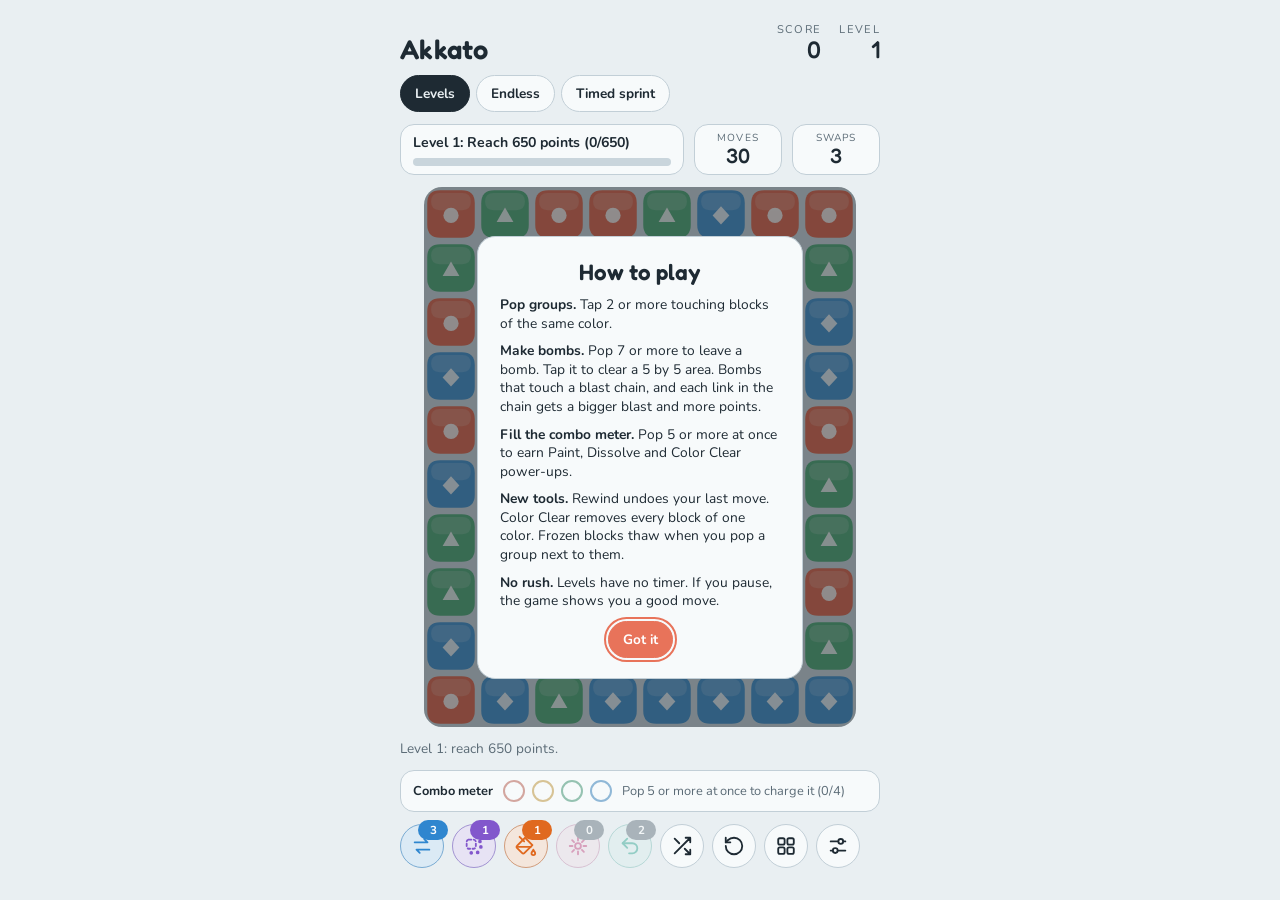
==== commit 1c473aca: "Add version 0.5.0: shown in Settings, synced to service worker and Android versionName/versionCode, " ====
--- a/play/index.html
+++ b/play/index.html
@@ -236,6 +236,7 @@
     <label for="howBtn">How to play</label>
     <button id="howBtn" type="button">Show</button>
     <div class="note">Plays offline with no ads. Your progress is saved on this device.</div>
+    <div class="note" id="verNote">Akkato <span id="verNum"></span></div>
   </div>
 </div>
 
@@ -1316,6 +1317,8 @@
   $('ovBtn2').addEventListener('click',function(){ ensureAudio(); var f=onOverlay2; if(f) f(); });
   $('levelsBtn').addEventListener('click',function(){ ensureAudio(); openPicker(); });
   $('pickClose').addEventListener('click',function(){ closePicker(); });
+  var APP_VERSION='0.5.0';
+  $('verNum').textContent='v'+APP_VERSION;
   $('howBtn').addEventListener('click',function(){ showIntro(); });
   document.addEventListener('visibilitychange',function(){ if(document.visibilityState==='hidden') saveGame(); });
   window.addEventListener('pagehide',saveGame);
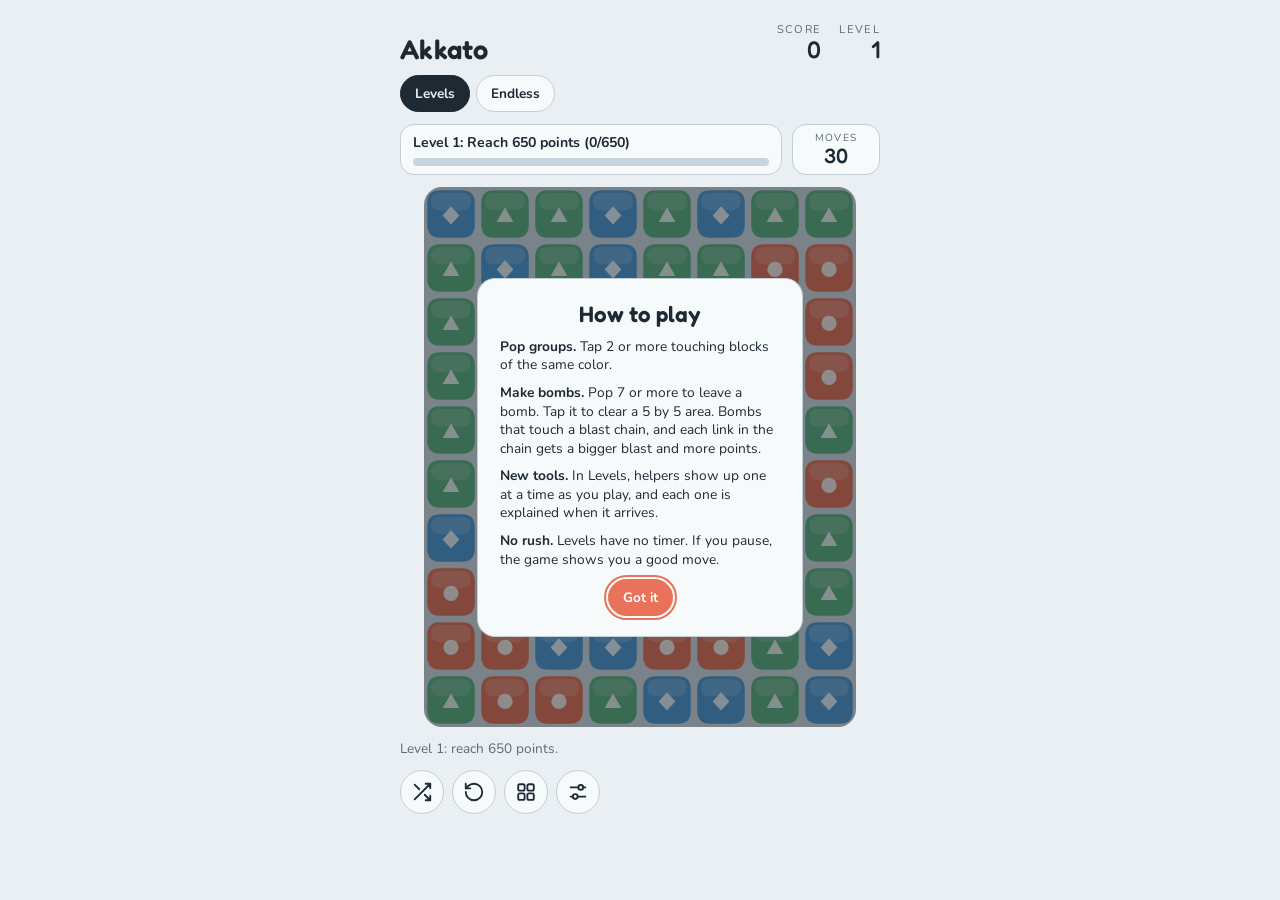
==== commit f5f2f429: "0.6.0: remove Dissolve and Timed mode; helpers unlock one at a time in Levels Co-Authored-By: Claude" ====
--- a/play/index.html
+++ b/play/index.html
@@ -17,17 +17,17 @@
 [hidden]{display:none!important}
 :root{
   --bg:#E9EFF2; --fg:#1E2A33; --muted:#5B6B76; --board:#D6E0E6; --panel:#F7FAFB; --line:#C2CFD7; --accent:#E8735A; --track:#C9D5DC;
-  --t-swap:#2F86CF; --t-dissolve:#8257CC; --t-paint:#E0691F; --t-rewind:#2BA58F; --t-clear:#C2417A;
+  --t-swap:#2F86CF; --t-paint:#E0691F; --t-rewind:#2BA58F; --t-clear:#C2417A;
   --display:'Fredoka','Trebuchet MS',system-ui,sans-serif;
   --body:'Nunito',system-ui,-apple-system,'Segoe UI',sans-serif;
 }
 @media (prefers-color-scheme: dark){
   :root:not([data-theme="light"]){
-    --bg:#131B21; --fg:#E6EEF2; --muted:#8FA1AD; --board:#1C2830; --panel:#1A242B; --line:#2A3841; --track:#2A3841; --t-swap:#6DB2EC; --t-dissolve:#B097E6; --t-paint:#F29A57; --t-rewind:#5CCBB5; --t-clear:#E87FAE; color-scheme:dark;
+    --bg:#131B21; --fg:#E6EEF2; --muted:#8FA1AD; --board:#1C2830; --panel:#1A242B; --line:#2A3841; --track:#2A3841; --t-swap:#6DB2EC; --t-paint:#F29A57; --t-rewind:#5CCBB5; --t-clear:#E87FAE; color-scheme:dark;
   }
 }
 :root[data-theme="dark"]{
-  --bg:#131B21; --fg:#E6EEF2; --muted:#8FA1AD; --board:#1C2830; --panel:#1A242B; --line:#2A3841; --track:#2A3841; --t-swap:#6DB2EC; --t-dissolve:#B097E6; --t-paint:#F29A57; --t-rewind:#5CCBB5; --t-clear:#E87FAE; color-scheme:dark;
+  --bg:#131B21; --fg:#E6EEF2; --muted:#8FA1AD; --board:#1C2830; --panel:#1A242B; --line:#2A3841; --track:#2A3841; --t-swap:#6DB2EC; --t-paint:#F29A57; --t-rewind:#5CCBB5; --t-clear:#E87FAE; color-scheme:dark;
 }
 html,body{min-height:100%}
 body{
@@ -109,11 +109,13 @@
 .tool.util[data-tip]::after{left:auto; right:0; max-width:190px}
 .tool.util.on{background:var(--fg); color:var(--bg); border-color:var(--fg); box-shadow:none}
 #swap{--t:var(--t-swap)}
-#dissolve{--t:var(--t-dissolve)}
 #paint{--t:var(--t-paint)}
 #rewind{--t:var(--t-rewind)}
 #clear{--t:var(--t-clear)}
 .tool:hover{border-color:var(--t)}
+.tool.fresh{animation:fresh 1.6s ease-in-out infinite}
+@keyframes fresh{0%,100%{box-shadow:0 0 0 0 color-mix(in srgb,var(--t) 45%,transparent)}50%{box-shadow:0 0 0 7px color-mix(in srgb,var(--t) 0%,transparent)}}
+@media (prefers-reduced-motion:reduce){.tool.fresh{animation:none; box-shadow:0 0 0 3px color-mix(in srgb,var(--t) 40%,transparent)}}
 .tool.on{background:var(--t); color:#fff; border-color:var(--t); box-shadow:0 0 0 3px color-mix(in srgb,var(--t) 30%,transparent)}
 .tool.on .count{background:var(--fg); color:var(--bg)}
 .tool svg{width:22px; height:22px; fill:none; stroke:currentColor; stroke-width:2; stroke-linecap:round; stroke-linejoin:round}
@@ -164,7 +166,6 @@
   <div class="modes" role="group" aria-label="Mode">
     <button id="mLevels" type="button" aria-pressed="true">Levels</button>
     <button id="mEndless" type="button" aria-pressed="false">Endless</button>
-    <button id="mTimed" type="button" aria-pressed="false">Timed sprint</button>
   </div>
 
   <div class="status">
@@ -173,7 +174,7 @@
       <div class="track"><i id="fill"></i></div>
     </div>
     <div class="chip" id="movesChip"><span id="movesLab">Moves</span><b id="moves">18</b></div>
-    <div class="chip"><span>Swaps</span><b id="swaps">3</b></div>
+    <div class="chip" id="swapChip"><span>Swaps</span><b id="swaps">3</b></div>
   </div>
 
   <div id="wrap">
@@ -195,7 +196,6 @@
 
   <div class="bar">
     <button id="swap" class="tool" type="button" data-tip="Swap: trade two neighboring blocks. Does not use a move." aria-label="Swap, 3 left"><svg viewBox="0 0 24 24" aria-hidden="true"><path d="M4 8h14l-3.5-3.5M20 16H6l3.5 3.5"/></svg><span class="count" id="swapCount">3</span></button>
-    <button id="dissolve" class="tool" type="button" data-tip="Dissolve: remove any one block. Does not use a move." aria-label="Dissolve, 1 left"><svg viewBox="0 0 24 24" aria-hidden="true"><rect x="4" y="5" width="10" height="10" rx="2.5" stroke-dasharray="2.6 2.6"/><circle cx="18.5" cy="7" r="1" fill="currentColor"/><circle cx="19.5" cy="13" r="1" fill="currentColor"/><circle cx="16" cy="19" r="1" fill="currentColor"/><circle cx="9" cy="19.5" r="1" fill="currentColor"/></svg><span class="count" id="dissolveCount">1</span></button>
     <button id="paint" class="tool" type="button" data-tip="Paint: tap a block and 7 blocks around it take its color. Pop them to make a bomb." aria-label="Paint, 1 left"><svg viewBox="0 0 24 24" aria-hidden="true"><path d="m19 11-8-8-8.6 8.6a2 2 0 0 0 0 2.8l5.2 5.2c.8.8 2 .8 2.8 0L19 11Z"/><path d="m5 2 5 5"/><path d="M2 13h15"/><path d="M22 20a2 2 0 1 1-4 0c0-1.6 1.7-2.4 2-4 .3 1.6 2 2.4 2 4Z"/></svg><span class="count" id="paintCount">1</span></button>
     <button id="clear" class="tool" type="button" data-tip="Color Clear: tap a block and every block of that color is removed. Does not use a move. Earn it from the combo meter." aria-label="Color Clear, 0 left"><svg viewBox="0 0 24 24" aria-hidden="true"><circle cx="12" cy="12" r="3.2"/><path d="M12 3v3M12 18v3M3 12h3M18 12h3M5.6 5.6l2.1 2.1M16.3 16.3l2.1 2.1M18.4 5.6l-2.1 2.1M7.7 16.3l-2.1 2.1"/></svg><span class="count" id="clearCount">0</span></button>
     <button id="rewind" class="tool" type="button" data-tip="Rewind: undo your last move and get the moves back." aria-label="Rewind, 2 left"><svg viewBox="0 0 24 24" aria-hidden="true"><path d="M9 14 4 9l5-5"/><path d="M4 9h10.5a5.5 5.5 0 0 1 0 11H11"/></svg><span class="count" id="rewindCount">2</span></button>
@@ -231,8 +231,6 @@
     <input id="soundbox" type="checkbox" checked>
     <label for="challengebox">Endless challenge: a block freezes every few moves</label>
     <input id="challengebox" type="checkbox">
-    <label for="tickbox">Countdown ticks in the last 10 seconds</label>
-    <input id="tickbox" type="checkbox" checked>
     <label for="howBtn">How to play</label>
     <button id="howBtn" type="button">Show</button>
     <div class="note">Plays offline with no ads. Your progress is saved on this device.</div>
@@ -244,6 +242,9 @@
 (function(){
   var COLS=8, ROWS=10;
   var METER_MAX=4, POWER_CAP=3, PAINT_SIZE=7;
+  /* Tools arrive one at a time in Levels. Endless has them all. */
+  var UNLOCK={swap:3,rewind:5,paint:7,clear:12};
+  function toolOn(t){ return mode!=='levels' || level>=UNLOCK[t]; }
   var PALETTES={
     'default':['#E8735A','#529CD6','#5FB383','#F0B445','#A488D4'],
     'cb':['#D55E00','#56B4E9','#009E73','#F0E442','#CC79A7'],
@@ -259,15 +260,13 @@
   var cell=40, W=0, H=0, dpr=1;
   var grid=[], parts=[], score=0, best=0, moving=false, needCheck=false, hintT=0, frame=0;
   var mode='levels', level=1, maxLevel=1, ncolors=3, movesLeft=18, goal=null, collected=0;
-  var swapsLeft=3, dissolveLeft=1, paintLeft=1, clearLeft=0, rewindLeft=2, meter=0, grantNext='paint';
+  var swapsLeft=3, paintLeft=1, clearLeft=0, rewindLeft=2, meter=0, grantNext='paint';
   var undoSnap=null, challenge=false, endlessMoves=0, iceToPlace=0;
   var phase='play'; // play | ready | won | lost | over
   var tool=null, sel=null, onOverlay=null;
   var paletteKey='default', colors=PALETTES['default'].slice(), bigShapes=false;
   var boardCol='#ccc', fgCol='#000';
   var soundOn=true, actx=null;
-  var TIME_START=60, TIME_CAP=90;
-  var bestTimed=0, timeLeft=TIME_START, tickOn=true, lastSec=-1;
   var hintDelay=10, idleT=0, hintMove=null;
   var startMoves=18, onOverlay2=null, starsMap={}, tips={}, tutDone=false;
 
@@ -277,13 +276,11 @@
 
   /* ---------- saved settings ---------- */
   best=parseInt(safeGet('eb-best')||'0',10)||0;
-  bestTimed=parseInt(safeGet('eb-best-timed')||'0',10)||0;
   maxLevel=Math.max(1,parseInt(safeGet('eb-level')||'1',10)||1);
   level=maxLevel;
   var sm=safeGet('eb-mode');
-  mode=sm==='endless'?'endless':(sm==='timed'?'timed':'levels');
+  mode=sm==='endless'?'endless':'levels';
   soundOn=safeGet('eb-sound')!=='off';
-  tickOn=safeGet('eb-tick')!=='off';
   var sp=safeGet('eb-palette'); if(sp&&PALETTES[sp]) paletteKey=sp;
   bigShapes=safeGet('eb-big')==='1';
   var savedTheme=safeGet('eb-theme')||'auto';
@@ -360,7 +357,6 @@
     ct=ncol===5?Math.min(50,Math.round(ct*0.7)):Math.min(70,ct);
     return {ncol:ncol,moves:moves+2,type:'collect',color:(n/2-1)%ncol,target:ct};
   }
-  function timeBonus(n){ return n>=10?4:(n>=7?3:(n>=5?2:(n>=4?1:0))); }
 
   /* ---------- grid ---------- */
   function newBlock(){return {c:rnd(ncolors),bomb:false,ice:false,y:0,vy:0,s:1,ox:0,oy:0}}
@@ -498,8 +494,6 @@
     var v=n*(n-1)*5;
     if(mode==='levels'&&goal&&goal.type==='collect'){
       v=(colorIdx===goal.color)?(n*40+n*(n-1)*2):(n*(n-1));
-    } else if(mode==='timed'){
-      v=n*(n-1)*5+timeBonus(n)*50;
     }
     if(n>=7) v+=90;
     return v;
@@ -528,7 +522,6 @@
           val+=cnt*12*chain;
         }
         if(collect) val=tgt*40+cells.length*3;
-        if(mode==='timed') val+=Math.min(8,chain*2)*50;
         cand={cells:cells,value:val,label:chain>1?('Bomb chain x'+chain+' clears the most here.'):'This bomb clears the most right now.'};
       } else {
         var grp=cluster(c,r);
@@ -563,10 +556,8 @@
 
   function defaultHint(){
     if(tool==='swap') return 'Swap: tap a block, then a neighbor. It turns off after one swap.';
-    if(tool==='dissolve') return 'Dissolve: tap any block to remove it.';
     if(tool==='paint') return 'Paint: tap a block and '+PAINT_SIZE+' blocks around it take its color.';
     if(tool==='clear') return 'Color Clear: tap a block to remove every block of that color.';
-    if(mode==='timed') return 'Sprint: big groups and chained bombs add seconds.';
     return mode==='levels'
       ? 'Tap a group of 2 or more. Pop 7+ to make a bomb.'
       : (challenge ? 'Endless challenge: a block freezes every few moves. Pop next to it to thaw it.' : 'Endless: no limits. You earn a swap every 400 points.');
@@ -584,8 +575,6 @@
     if(mode==='levels' && goal){
       var prog=goal.type==='score'?score:collected;
       gt.innerHTML='Level '+level+': '+goalLabel()+' ('+Math.min(prog,goal.target)+'/'+goal.target+')';
-    } else if(mode==='timed'){
-      gt.textContent='Timed sprint: pop big groups to earn time';
     } else {
       gt.textContent='Endless: pop at your own pace';
     }
@@ -593,11 +582,6 @@
   function setResetLabel(t){
     $('reset').setAttribute('data-tip',t);
     $('reset').setAttribute('aria-label',t);
-  }
-  function updateTimeUI(){
-    $('moves').textContent=Math.max(0,Math.ceil(timeLeft));
-    $('fill').style.width=Math.max(0,Math.min(100,timeLeft/TIME_CAP*100))+'%';
-    $('fill').parentNode.classList.toggle('low',timeLeft<=10);
   }
   function buildPips(){
     var p=$('pips'); p.innerHTML='';
@@ -614,7 +598,6 @@
   function updateHUD(){
     elScore.textContent=score;
     $('fill').parentNode.classList.remove('low');
-    $('movesLab').textContent=mode==='timed'?'Seconds':'Moves';
     if(mode==='levels'){
       elLab2.textContent='Level'; elStat2.textContent=level;
       $('movesChip').hidden=false;
@@ -622,11 +605,6 @@
       var prog=goal.type==='score'?score:collected;
       $('fill').style.width=Math.min(100,Math.round(prog/goal.target*100))+'%';
       setResetLabel('Restart level');
-    } else if(mode==='timed'){
-      elLab2.textContent='Best'; elStat2.textContent=bestTimed;
-      $('movesChip').hidden=false;
-      updateTimeUI();
-      setResetLabel('Restart the sprint');
     } else {
       elLab2.textContent='Best'; elStat2.textContent=best;
       $('movesChip').hidden=true;
@@ -635,30 +613,28 @@
     }
     $('swaps').textContent=swapsLeft;
     $('swapCount').textContent=swapsLeft;
-    $('dissolveCount').textContent=dissolveLeft;
     $('paintCount').textContent=paintLeft;
     $('clearCount').textContent=clearLeft;
     $('rewindCount').textContent=rewindLeft;
     $('swap').setAttribute('aria-label','Swap, '+swapsLeft+' left');
-    $('dissolve').setAttribute('aria-label','Dissolve, '+dissolveLeft+' left');
     $('paint').setAttribute('aria-label','Paint, '+paintLeft+' left');
     $('clear').setAttribute('aria-label','Color Clear, '+clearLeft+' left');
     $('rewind').setAttribute('aria-label','Rewind, '+rewindLeft+' left');
     $('swap').disabled=swapsLeft<=0 && tool!=='swap';
-    $('dissolve').disabled=dissolveLeft<=0 && tool!=='dissolve';
     $('paint').disabled=paintLeft<=0 && tool!=='paint';
     $('clear').disabled=clearLeft<=0 && tool!=='clear';
-    $('rewind').hidden=(mode==='timed');
+    $('swap').hidden=!toolOn('swap'); $('swapChip').hidden=!toolOn('swap');
+    $('rewind').hidden=!toolOn('rewind');
+    $('paint').hidden=!toolOn('paint'); $('clear').hidden=!toolOn('clear');
+    $('meterBox').hidden=!(toolOn('paint')||toolOn('clear'));
     $('rewind').disabled=(rewindLeft<=0||!undoSnap);
     $('swap').classList.toggle('on',tool==='swap');
-    $('dissolve').classList.toggle('on',tool==='dissolve');
     $('paint').classList.toggle('on',tool==='paint');
     $('clear').classList.toggle('on',tool==='clear');
     $('wrap').classList.toggle('tooling',tool!==null);
     $('mLevels').setAttribute('aria-pressed',mode==='levels');
     $('levelsBtn').hidden=(mode!=='levels');
     $('mEndless').setAttribute('aria-pressed',mode==='endless');
-    $('mTimed').setAttribute('aria-pressed',mode==='timed');
     updateMeterUI();
     updateGoalText();
   }
@@ -666,22 +642,21 @@
   function addScore(n){
     var before=score;
     score+=n;
-    if(mode==='timed'&&score>bestTimed){bestTimed=score; safeSet('eb-best-timed',String(bestTimed)); elStat2.textContent=bestTimed;}
     if(mode==='endless'&&score>best){best=score; safeSet('eb-best',String(best));}
-    if(mode==='endless'||mode==='timed'){
+    if(mode==='endless'){
       var gain=Math.floor(score/400)-Math.floor(before/400);
       if(gain>0){swapsLeft+=gain; say('+'+gain+' swap earned.',1800);}
     }
   }
 
   /* ---------- combo meter and power-ups ---------- */
-  var POWER_SEQ=['paint','dissolve','clear'];
+  var POWER_SEQ=['paint','clear'];
   function grantPower(){
     var start=Math.max(0,POWER_SEQ.indexOf(grantNext));
     for(var i=0;i<POWER_SEQ.length;i++){
       var t=POWER_SEQ[(start+i)%POWER_SEQ.length], nxt=POWER_SEQ[(start+i+1)%POWER_SEQ.length];
+      if(!toolOn(t)) continue;
       if(t==='paint'&&paintLeft<POWER_CAP){ paintLeft++; grantNext=nxt; say('Power-up earned: Paint splash!',2600); tone(523.25,0.3,0.12); tone(784,0.3,0.1); return true; }
-      if(t==='dissolve'&&dissolveLeft<POWER_CAP){ dissolveLeft++; grantNext=nxt; say('Power-up earned: Dissolve!',2600); tone(523.25,0.3,0.12); tone(784,0.3,0.1); return true; }
       if(t==='clear'&&clearLeft<POWER_CAP){ clearLeft++; grantNext=nxt; say('Power-up earned: Color Clear!',2600); tone(523.25,0.3,0.12); tone(784,0.3,0.1); return true; }
     }
     return false;
@@ -691,7 +666,7 @@
     if(meter>=METER_MAX && grantPower()) meter=0;
   }
   function resetPowers(){
-    swapsLeft=3; dissolveLeft=1; paintLeft=1; clearLeft=0; rewindLeft=(mode==='timed'?0:2); meter=0; grantNext='paint';
+    swapsLeft=3; paintLeft=1; clearLeft=(mode==='levels'&&level===UNLOCK.clear)?1:0; rewindLeft=2; meter=0; grantNext='paint';
     undoSnap=null; endlessMoves=0;
   }
 
@@ -741,8 +716,8 @@
     return g;
   }
   function takeSnap(){
-    undoSnap={g:serializeGrid(),score:score,movesLeft:movesLeft,collected:collected,swaps:swapsLeft,dis:dissolveLeft,
-      paint:paintLeft,clr:clearLeft,meter:meter,grantNext:grantNext,timeLeft:timeLeft,em:endlessMoves};
+    undoSnap={g:serializeGrid(),score:score,movesLeft:movesLeft,collected:collected,swaps:swapsLeft,
+      paint:paintLeft,clr:clearLeft,meter:meter,grantNext:grantNext,em:endlessMoves};
   }
   function loadGridFrom(arr){
     var holes=false;
@@ -758,10 +733,10 @@
     return holes;
   }
   function doRewind(){
-    if(!undoSnap||rewindLeft<=0||phase!=='play'||moving||mode==='timed') return;
+    if(!undoSnap||rewindLeft<=0||phase!=='play'||moving||!toolOn('rewind')) return;
     var u=undoSnap;
     loadGridFrom(u.g);
-    score=u.score; movesLeft=u.movesLeft; collected=u.collected; swapsLeft=u.swaps; dissolveLeft=u.dis; paintLeft=u.paint;
+    score=u.score; movesLeft=u.movesLeft; collected=u.collected; swapsLeft=u.swaps; paintLeft=u.paint;
     clearLeft=u.clr; meter=u.meter; grantNext=u.grantNext; endlessMoves=u.em;
     rewindLeft--; undoSnap=null; parts=[]; clearTool(); hintMove=null; idleT=0; needCheck=false; moving=false;
     tone(392,0.15,0.1); tone(330,0.15,0.08); tone(262,0.2,0.08);
@@ -772,7 +747,7 @@
   function saveGame(){
     if((mode!=='levels'&&mode!=='endless')||phase!=='play'||!grid.length) return;
     var s={v:1,level:level,score:score,movesLeft:movesLeft,startMoves:startMoves,collected:collected,
-      swaps:swapsLeft,dis:dissolveLeft,paint:paintLeft,clr:clearLeft,rw:rewindLeft,em:endlessMoves,meter:meter,grantNext:grantNext,ncolors:ncolors,goal:goal,grid:serializeGrid()};
+      swaps:swapsLeft,paint:paintLeft,clr:clearLeft,rw:rewindLeft,em:endlessMoves,meter:meter,grantNext:grantNext,ncolors:ncolors,goal:goal,grid:serializeGrid()};
     safeSet('eb-save-'+mode,JSON.stringify(s));
   }
   function clearSave(m){ try{ localStorage.removeItem('eb-save-'+m); }catch(e){} }
@@ -790,10 +765,9 @@
     mode=m; level=num(s.level,1,1,100000); score=num(s.score,0,0,1e9); movesLeft=num(s.movesLeft,0,0,999);
     startMoves=num(s.startMoves,0,0,999)||movesLeft||18; collected=num(s.collected,0,0,1e6);
     swapsLeft=num(s.swaps,3,0,99);
-    dissolveLeft=num(s.dis,1,0,99);
     paintLeft=num(s.paint,1,0,99);
-    clearLeft=num(s.clr,0,0,99); rewindLeft=(m==='timed'?0:num(s.rw,2,0,9)); endlessMoves=num(s.em,0,0,1e6); undoSnap=null;
-    meter=num(s.meter,0,0,METER_MAX); grantNext=(s.grantNext==='dissolve'||s.grantNext==='clear')?s.grantNext:'paint';
+    clearLeft=num(s.clr,0,0,99); rewindLeft=num(s.rw,2,0,9); endlessMoves=num(s.em,0,0,1e6); undoSnap=null;
+    meter=num(s.meter,0,0,METER_MAX); grantNext=(s.grantNext==='clear')?'clear':'paint';
     ncolors=num(s.ncolors,3,3,5);
     goal=null;
     if(m==='levels') goal={type:s.goal.type==='collect'?'collect':'score', target:num(s.goal.target,500,1,1e6), color:num(s.goal.color,0,0,4)};
@@ -802,12 +776,13 @@
     hintMove=null; idleT=0; moving=false; needCheck=false;
     if(holes) compact();
     updateHUD(); say('Welcome back. Your game was saved.',2600);
+    showNewTools();
     return true;
   }
   function enter(m){
     var s=(m==='levels'||m==='endless')?loadSave(m):null;
     if(s&&restoreGame(s,m)) return;
-    if(m==='levels') startLevel(maxLevel); else if(m==='timed') startTimed(); else startEndless();
+    if(m==='levels') startLevel(maxLevel); else startEndless();
   }
 
   function buildPicker(){
@@ -832,17 +807,40 @@
   var HOWTO='<ul class="howto">'+
     '<li><b>Pop groups.</b> Tap 2 or more touching blocks of the same color.</li>'+
     '<li><b>Make bombs.</b> Pop 7 or more to leave a bomb. Tap it to clear a 5 by 5 area. Bombs that touch a blast chain, and each link in the chain gets a bigger blast and more points.</li>'+
-    '<li><b>Fill the combo meter.</b> Pop 5 or more at once to earn Paint, Dissolve and Color Clear power-ups.</li>'+
-    '<li><b>New tools.</b> Rewind undoes your last move. Color Clear removes every block of one color. Frozen blocks thaw when you pop a group next to them.</li>'+
+    '<li><b>New tools.</b> In Levels, helpers show up one at a time as you play, and each one is explained when it arrives.</li>'+
     '<li><b>No rush.</b> Levels have no timer. If you pause, the game shows you a good move.</li></ul>';
   function showIntro(){
     if(!$('overlay').hidden||phase==='ready') return;
     showOverlay('How to play',HOWTO,'Got it',function(){
       hideOverlay(); tutDone=true; safeSet('eb-tut','1'); idleT=0;
-      if(phase==='play'&&mode!=='timed'){
+      if(phase==='play'){
         hintMove=findBestMove();
         if(hintMove) say('Tap the glowing group to pop it.',9000);
       }
+    },{html:true});
+  }
+
+  var TOOL_INFO=[
+    {k:'swap',at:3,name:'Swap',txt:'Trade two neighboring blocks to line up a match. It does not use a move. Tap the swap button, then two neighbors.'},
+    {k:'rewind',at:5,name:'Rewind',txt:'Undo your last move and get the move back. You have two each level.'},
+    {k:'paint',at:7,name:'Combo meter and Paint',txt:'Pop 5 or more at once to charge the combo meter. A full meter earns a power-up. Paint recolors the blocks around the one you tap.'},
+    {k:'ice',at:10,name:'Frozen blocks',txt:'Frozen blocks cannot be tapped or matched. Pop a group next to one to thaw it.'},
+    {k:'clear',at:12,name:'Color Clear',txt:'Tap a block and every block of that color is removed, with no move used. It comes from the combo meter too. Here is one to start.'}];
+  function showNewTools(){
+    if(mode!=='levels'||phase!=='play'||!$('overlay').hidden) return;
+    var fresh=[];
+    for(var i=0;i<TOOL_INFO.length;i++) if(level>=TOOL_INFO[i].at&&!tips['u-'+TOOL_INFO[i].k]) fresh.push(TOOL_INFO[i]);
+    if(!fresh.length) return;
+    var html='<ul class="howto">';
+    for(var j=0;j<fresh.length;j++) html+='<li><b>'+fresh[j].name+'.</b> '+fresh[j].txt+'</li>';
+    html+='</ul>';
+    showOverlay(fresh.length>1?'New helpers':(fresh[0].k==='ice'?'New: frozen blocks':'New tool: '+fresh[0].name),html,'Got it',function(){
+      hideOverlay(); idleT=0;
+      for(var k=0;k<fresh.length;k++){
+        tips['u-'+fresh[k].k]=1;
+        var el=$(fresh[k].k); if(el&&!el.hidden) el.classList.add('fresh');
+      }
+      safeSet('eb-tips',JSON.stringify(tips));
     },{html:true});
   }
 
@@ -853,31 +851,18 @@
     iceToPlace=n>=10?Math.min(12,3+Math.floor((n-10)/2)):0;
     phase='play'; clearTool(); hideOverlay(); closePicker(); clearSave('levels'); fillBoard(); updateHUD();
     say('Level '+n+(iceToPlace>0?' (some blocks are frozen)':'')+': '+(d.type==='score'?'reach '+d.target+' points.':'collect '+d.target+' '+SHAPE_NAMES[d.color]+' blocks.'),3200);
+    showNewTools();
   }
   function startEndless(){
     ncolors=5; score=0; goal=null; phase='play'; resetPowers();
     clearTool(); hideOverlay(); closePicker(); clearSave('endless'); fillBoard(); updateHUD();
     elHint.textContent=defaultHint();
   }
-  function startTimed(){
-    ncolors=4; score=0; goal=null; timeLeft=TIME_START; lastSec=-1; phase='ready'; resetPowers();
-    clearTool(); hideOverlay(); fillBoard(); updateHUD();
-    showOverlay('Timed sprint','You have 60 seconds. Big groups and chained bombs add time. The clock pauses while you use a swap or power-up.','Start',function(){
-      hideOverlay(); phase='play'; idleT=0; elHint.textContent=defaultHint();
-    });
-  }
   function setMode(m){
     if(m===mode&&phase==='play'&&grid.length) return;
     mode=m; safeSet('eb-mode',m);
     enter(m);
   }
-  function endSprint(){
-    phase='over'; clearTool();
-    var isBest=score>0&&score>=bestTimed;
-    tone(392,0.4,0.12); setTimeout(function(){tone(330,0.5,0.12)},180);
-    showOverlay("Time's up",'You scored '+score+'.'+(isBest?' That is your best sprint.':' Your best is '+bestTimed+'.'),'Play again',function(){startTimed()});
-  }
-
   function checkEnd(){
     if(mode!=='levels'||phase!=='play') return;
     var prog=goal.type==='score'?score:collected;
@@ -952,11 +937,6 @@
       say('Chain x'+chain+'! Linked bombs widen the blast and multiply the points.',2400);
       registerCombo();
     }
-    if(mode==='timed'){
-      var tb=Math.min(8,chain*2);
-      timeLeft=Math.min(TIME_CAP,timeLeft+tb);
-      floatText((c0+0.5)*cell,(r0+0.5)*cell+cell*0.7,'+'+tb+'s');
-    }
     tone(196,0.5,0.2); tone(392,0.35,0.1);
     if(chain>1){ setTimeout(function(){tone(523.25,0.4,0.12)},120); }
     if(mode==='levels') movesLeft--;
@@ -979,17 +959,6 @@
     updateHUD(); saveGame();
   }
 
-  function dissolveBlock(c,r){
-    var b=grid[c][r]; if(!b) return;
-    takeSnap();
-    remove(c,r,10);
-    dissolveLeft--; clearTool();
-    tone(660,0.2,0.12); tone(440,0.25,0.08);
-    elHint.textContent=defaultHint();
-    compact(); updateHUD();
-  }
-
-  /* Endless challenge: every 6th move, 1 to 3 blocks freeze (more as the score climbs). */
   function endlessTurn(){
     if(mode!=='endless'||!challenge) return;
     endlessMoves++;
@@ -1063,7 +1032,6 @@
       if(Math.abs(sel.c-c)+Math.abs(sel.r-r)===1){ doSwap(sel,{c:c,r:r}); return; }
       sel={c:c,r:r}; tone(440,0.1,0.08); return;
     }
-    if(tool==='dissolve'){ dissolveBlock(c,r); return; }
     if(tool==='paint'){ paintSplash(c,r); return; }
     if(tool==='clear'){ clearColor(c,r); return; }
 
@@ -1076,7 +1044,7 @@
     var grp=cluster(c,r);
     if(grp.length<2){
       b.s=0.82; tone(130,0.12,0.08);
-      say('That one is on its own. Try a group, or use a swap.',1800);
+      say('That one is on its own. Try a group'+(toolOn('swap')?', or use a swap.':'.'),1800);
       return;
     }
     takeSnap();
@@ -1096,13 +1064,6 @@
     if(n<7) tip('pop','Nice! Bigger groups score more. Pop 7 or more to make a bomb.',5000);
     if(mode==='levels') movesLeft--;
     endlessTurn();
-    if(mode==='timed'){
-      var bonus=timeBonus(n);
-      if(bonus>0){
-        timeLeft=Math.min(TIME_CAP,timeLeft+bonus);
-        floatText((c+0.5)*cell,(r+0.5)*cell+cell*0.6,'+'+bonus+'s');
-      }
-    }
     compact(); updateHUD();
   }
 
@@ -1281,16 +1242,6 @@
       }
     }
     if(hintT>0){hintT-=dt*1000; if(hintT<=0) elHint.textContent=defaultHint();}
-    if(mode==='timed'&&phase==='play'&&tool===null&&!moving&&modalClosed()){
-      timeLeft-=dt;
-      var sec=Math.ceil(timeLeft);
-      if(sec!==lastSec){
-        lastSec=sec;
-        if(tickOn&&sec<=10&&sec>0) tone(sec<=3?880:660,0.08,0.06);
-      }
-      if(timeLeft<=0){ timeLeft=0; updateTimeUI(); endSprint(); }
-    }
-    if(mode==='timed') updateTimeUI();
 
     // idle hint: best move glows after a pause
     if(hintDelay>0&&phase==='play'&&!moving&&tool===null&&modalClosed()){
@@ -1317,22 +1268,17 @@
   $('ovBtn2').addEventListener('click',function(){ ensureAudio(); var f=onOverlay2; if(f) f(); });
   $('levelsBtn').addEventListener('click',function(){ ensureAudio(); openPicker(); });
   $('pickClose').addEventListener('click',function(){ closePicker(); });
-  var APP_VERSION='0.5.0';
+  var APP_VERSION='0.6.0';
   $('verNum').textContent='v'+APP_VERSION;
   $('howBtn').addEventListener('click',function(){ showIntro(); });
   document.addEventListener('visibilitychange',function(){ if(document.visibilityState==='hidden') saveGame(); });
   window.addEventListener('pagehide',saveGame);
   $('mLevels').addEventListener('click',function(){ ensureAudio(); setMode('levels'); });
   $('mEndless').addEventListener('click',function(){ ensureAudio(); setMode('endless'); });
-  $('mTimed').addEventListener('click',function(){ ensureAudio(); setMode('timed'); });
-  $('tickbox').addEventListener('change',function(){ tickOn=this.checked; safeSet('eb-tick',tickOn?'on':'off'); });
+  document.querySelector('.bar').addEventListener('click',function(e){ var t=e.target.closest&&e.target.closest('.tool'); if(t) t.classList.remove('fresh'); });
   $('swap').addEventListener('click',function(){
     if(moving||phase!=='play') return; ensureAudio();
     if(tool==='swap'||swapsLeft>0) setTool('swap');
-  });
-  $('dissolve').addEventListener('click',function(){
-    if(moving||phase!=='play') return; ensureAudio();
-    if(tool==='dissolve'||dissolveLeft>0) setTool('dissolve');
   });
   $('paint').addEventListener('click',function(){
     if(moving||phase!=='play') return; ensureAudio();
@@ -1354,7 +1300,7 @@
   });
   $('reset').addEventListener('click',function(){
     ensureAudio();
-    if(mode==='levels') startLevel(level); else if(mode==='timed') startTimed(); else startEndless();
+    if(mode==='levels') startLevel(level); else startEndless();
   });
   $('settingsBtn').addEventListener('click',function(){
     var s=$('settings'); s.hidden=!s.hidden;
@@ -1381,14 +1327,13 @@
   $('bigshapes').checked=bigShapes;
   $('theme').value=savedTheme;
   $('soundbox').checked=soundOn;
-  $('tickbox').checked=tickOn;
   $('challengebox').checked=challenge;
   $('hintsel').value=hintDelay===0?'off':String(hintDelay);
   applyTheme(savedTheme);
   buildPips();
   applyPalette(); readTheme(); layout();
   enter(mode);
-  if(!tutDone&&mode!=='timed') showIntro();
+  if(!tutDone) showIntro();
   requestAnimationFrame(tick);
 })();
 </script>
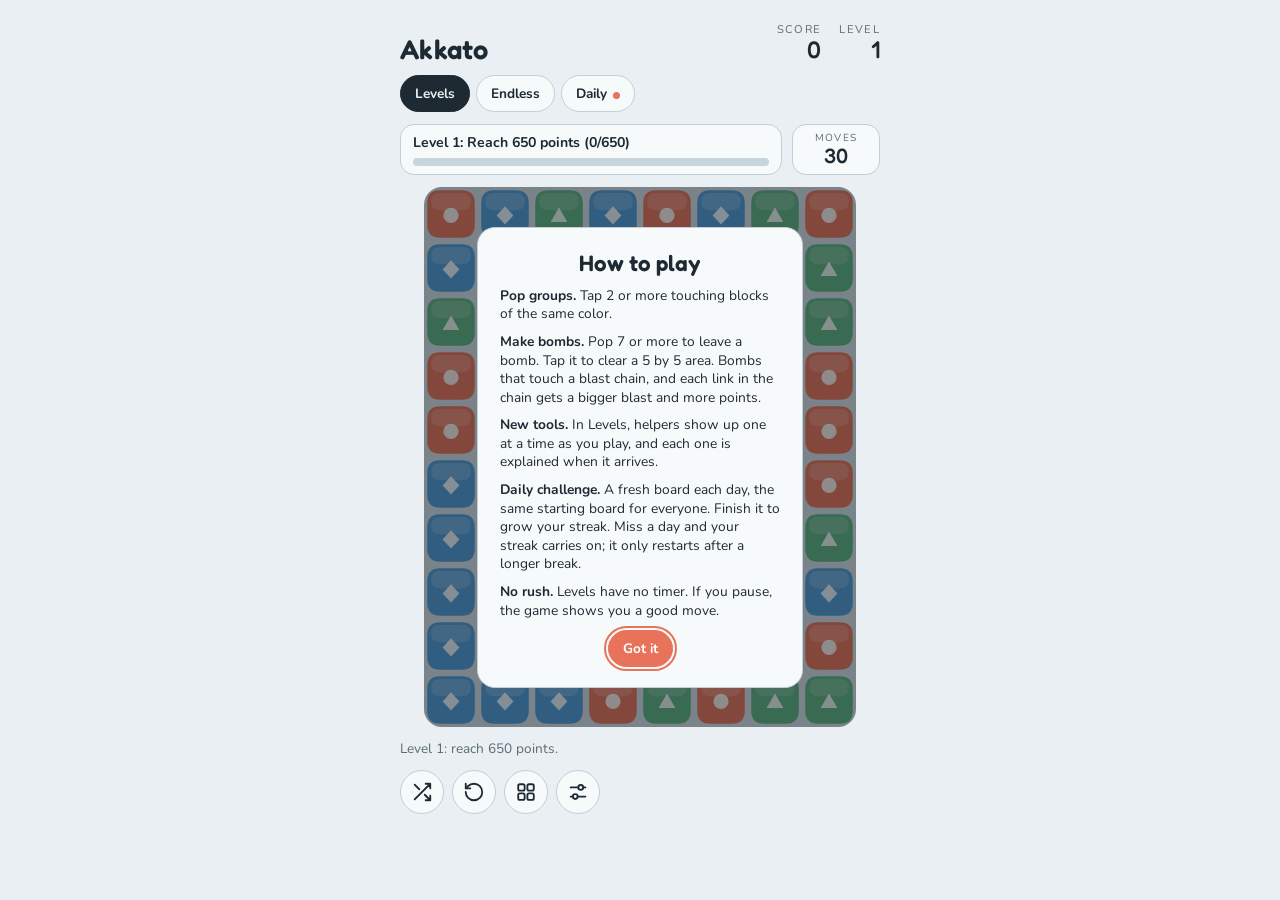
==== commit 16afd562: "0.7.0: 60 levels in six worlds, daily challenge, star backgrounds, music, haptics, win animation, cr" ====
--- a/play/index.html
+++ b/play/index.html
@@ -146,6 +146,24 @@
 .lv.cur{border-color:var(--accent); box-shadow:inset 0 0 0 1px var(--accent)}
 .note{grid-column:1 / -1; color:var(--muted); font-size:.8rem}
 
+html[data-bg=meadow] body{background-image:linear-gradient(rgba(110,180,100,.2),rgba(110,180,100,.2))}
+html[data-bg=shore] body{background-image:linear-gradient(rgba(80,170,190,.2),rgba(80,170,190,.2))}
+html[data-bg=dusk] body{background-image:linear-gradient(rgba(140,100,190,.2),rgba(140,100,190,.2))}
+html[data-bg=blossom] body{background-image:linear-gradient(rgba(230,130,160,.2),rgba(230,130,160,.2))}
+#ovBody a{color:var(--accent); font-weight:700}
+.st span.on{animation:starpop .5s cubic-bezier(.2,1.4,.4,1) both}
+.st span:nth-child(2).on{animation-delay:.15s}
+.st span:nth-child(3).on{animation-delay:.3s}
+@keyframes starpop{from{transform:scale(0) rotate(-40deg);opacity:0}to{transform:none;opacity:1}}
+#overlay .card{animation:cardin .35s ease both}
+@keyframes cardin{from{transform:translateY(10px) scale(.97);opacity:0}to{transform:none;opacity:1}}
+@media (prefers-reduced-motion:reduce){.st span.on,#overlay .card{animation:none}}
+.modes button.todo::after{content:''; display:inline-block; width:7px; height:7px; border-radius:50%; background:var(--accent); margin-left:6px; vertical-align:middle}
+.wh{grid-column:1 / -1; font-family:var(--display); font-weight:500; margin-top:6px; display:flex; justify-content:space-between; gap:8px; font-size:.95rem}
+.wh small{color:var(--muted); font-family:var(--body); font-size:.78rem}
+#settings button.danger{border-color:#C0463C; color:#C0463C}
+#settings input[type=range]{width:120px; accent-color:var(--accent); justify-self:end}
+
 #settings{background:var(--panel); border:1px solid var(--line); border-radius:14px; padding:12px 14px; display:grid; grid-template-columns:1fr auto; gap:10px 12px; align-items:center}
 #settings label{font-weight:600; font-size:.88rem}
 select{font:600 .85rem var(--body); color:var(--fg); background:var(--bg); border:1px solid var(--line); border-radius:10px; padding:6px 8px; max-width:100%}
@@ -156,7 +174,7 @@
 
 <div class="col">
   <header>
-    <h1>Akkato</h1>
+    <h1><a href="/" aria-label="Akkato home page" style="color:inherit;text-decoration:none">Akkato</a></h1>
     <div class="scores">
       <div class="stat"><span>Score</span><b id="score">0</b></div>
       <div class="stat"><span id="lab2">Level</span><b id="stat2">1</b></div>
@@ -166,6 +184,7 @@
   <div class="modes" role="group" aria-label="Mode">
     <button id="mLevels" type="button" aria-pressed="true">Levels</button>
     <button id="mEndless" type="button" aria-pressed="false">Endless</button>
+    <button id="mDaily" type="button" aria-pressed="false">Daily</button>
   </div>
 
   <div class="status">
@@ -227,12 +246,25 @@
       <option value="light">Light</option>
       <option value="dark">Dark</option>
     </select>
-    <label for="soundbox">Sound</label>
+    <label for="soundbox">Sound effects</label>
     <input id="soundbox" type="checkbox" checked>
+    <label for="musicbox">Soft background music</label>
+    <input id="musicbox" type="checkbox" checked>
+    <label for="volrange">Volume</label>
+    <input id="volrange" type="range" min="0" max="100" step="5" value="60" aria-label="Volume">
+    <label for="hapticbox">Vibration on pops and blasts</label>
+    <input id="hapticbox" type="checkbox" checked>
+    <label for="bgsel">Background</label>
+    <select id="bgsel"></select>
+    <div class="note" id="starNote"></div>
     <label for="challengebox">Endless challenge: a block freezes every few moves</label>
     <input id="challengebox" type="checkbox">
     <label for="howBtn">How to play</label>
     <button id="howBtn" type="button">Show</button>
+    <label for="credBtn">About, credits and privacy</label>
+    <button id="credBtn" type="button">Show</button>
+    <label for="resetAll">Erase all progress</label>
+    <button id="resetAll" type="button" class="danger">Reset</button>
     <div class="note">Plays offline with no ads. Your progress is saved on this device.</div>
     <div class="note" id="verNote">Akkato <span id="verNum"></span></div>
   </div>
@@ -266,20 +298,25 @@
   var tool=null, sel=null, onOverlay=null;
   var paletteKey='default', colors=PALETTES['default'].slice(), bigShapes=false;
   var boardCol='#ccc', fgCol='#000';
-  var soundOn=true, actx=null;
+  var soundOn=true, actx=null, masterGain=null, musicGain=null, musicTimer=null, musicOn=true, volume=0.6, hapticOn=true;
+  var rngState=null, dailyKey='', bgKey='default', bonusStars=0, TOTAL_LEVELS=60;
   var hintDelay=10, idleT=0, hintMove=null;
   var startMoves=18, onOverlay2=null, starsMap={}, tips={}, tutDone=false;
 
-  function rnd(n){return Math.floor(Math.random()*n)}
+  function rnd(n){
+    if(rngState!==null){ rngState=(Math.imul(rngState,1664525)+1013904223)>>>0; return Math.floor(rngState/4294967296*n); }
+    return Math.floor(Math.random()*n);
+  }
+  function lvl(){ return mode==='levels'||mode==='daily'; }
   function safeGet(k){try{return localStorage.getItem(k)}catch(e){return null}}
   function safeSet(k,v){try{localStorage.setItem(k,v)}catch(e){}}
 
   /* ---------- saved settings ---------- */
   best=parseInt(safeGet('eb-best')||'0',10)||0;
   maxLevel=Math.max(1,parseInt(safeGet('eb-level')||'1',10)||1);
-  level=maxLevel;
+  maxLevel=Math.min(60,maxLevel); level=maxLevel;
   var sm=safeGet('eb-mode');
-  mode=sm==='endless'?'endless':'levels';
+  mode=(sm==='endless'||sm==='daily')?sm:'levels';
   soundOn=safeGet('eb-sound')!=='off';
   var sp=safeGet('eb-palette'); if(sp&&PALETTES[sp]) paletteKey=sp;
   bigShapes=safeGet('eb-big')==='1';
@@ -289,6 +326,11 @@
   try{ tips=JSON.parse(safeGet('eb-tips')||'{}')||{}; }catch(e){ tips={}; }
   tutDone=safeGet('eb-tut')==='1';
   challenge=safeGet('eb-challenge')==='1';
+  musicOn=safeGet('eb-music')!=='off';
+  var sv=parseFloat(safeGet('eb-vol')); if(isFinite(sv)) volume=Math.min(1,Math.max(0,sv/100));
+  hapticOn=safeGet('eb-haptic')!=='off';
+  bgKey=safeGet('eb-bg')||'default';
+  bonusStars=parseInt(safeGet('eb-bonus')||'0',10)||0;
 
   function applyTheme(t){
     var root=document.documentElement;
@@ -314,48 +356,170 @@
 
   /* ---------- audio ---------- */
   function ensureAudio(){
-    if(actx||!soundOn) return;
-    try{ var AC=window.AudioContext||window.webkitAudioContext; if(AC) actx=new AC(); }catch(e){}
-  }
-  function tone(freq,dur,vol){
+    if(!actx&&(soundOn||musicOn)){
+      try{
+        var AC=window.AudioContext||window.webkitAudioContext;
+        if(AC){
+          actx=new AC();
+          masterGain=actx.createGain(); masterGain.gain.value=volume; masterGain.connect(actx.destination);
+          musicGain=actx.createGain(); musicGain.gain.value=0.5; musicGain.connect(masterGain);
+        }
+      }catch(e){}
+    }
+    if(actx&&actx.state==='suspended'){ try{ actx.resume(); }catch(e){} }
+    startMusic();
+  }
+  function tone(freq,dur,vol,type,glideFrom){
     if(!soundOn||!actx) return;
     try{
       if(actx.state==='suspended') actx.resume();
       var o=actx.createOscillator(), g=actx.createGain(), t=actx.currentTime;
-      o.type='sine'; o.frequency.value=freq;
+      o.type=type||'sine';
+      if(glideFrom){ o.frequency.setValueAtTime(glideFrom,t); o.frequency.exponentialRampToValueAtTime(freq,t+0.07); }
+      else o.frequency.value=freq;
       g.gain.setValueAtTime(0.0001,t);
       g.gain.exponentialRampToValueAtTime(vol,t+0.012);
       g.gain.exponentialRampToValueAtTime(0.0001,t+dur);
-      o.connect(g); g.connect(actx.destination);
+      o.connect(g); g.connect(masterGain||actx.destination);
       o.start(t); o.stop(t+dur+0.02);
     }catch(e){}
   }
+  function bell(f,vol){ tone(f,1.2,vol); tone(f*2.76,0.5,vol*0.22); }
   function popSound(n){
-    var i=Math.min(NOTES.length-1,n-2);
-    tone(NOTES[i],0.35,0.16);
-    if(n>=5) tone(NOTES[i]*1.5,0.3,0.07);
-  }
+    var i=Math.min(NOTES.length-1,n-2), f=NOTES[i];
+    tone(f,0.4,0.15,'sine',f*1.7);
+    tone(f*2,0.25,0.035,'triangle');
+    if(n>=5) tone(f*1.5,0.35,0.06);
+    haptic(n>=5?'medium':'light');
+  }
+  function winChime(){
+    var seq=[523.25,659.25,783.99,1046.5,1318.5];
+    for(var i=0;i<seq.length;i++) (function(f,d){ setTimeout(function(){ bell(f,0.11); },d); })(seq[i],i*130);
+  }
+  function blastSound(chain){
+    tone(55,0.5,0.22,'sine',150);
+    tone(196,0.5,0.14); tone(392,0.35,0.08);
+    if(chain>1) setTimeout(function(){ tone(523.25,0.4,0.1); },120);
+    haptic(chain>1?'heavy':'medium');
+  }
+  /* Vibration: the Android app uses the native haptics plugin when it is present, otherwise the browser vibrate call. */
+  function haptic(kind){
+    if(!hapticOn) return;
+    try{
+      var H=window.Capacitor&&window.Capacitor.Plugins&&window.Capacitor.Plugins.Haptics;
+      if(H&&H.impact){
+        if(kind==='success'&&H.notification) H.notification({type:'SUCCESS'});
+        else H.impact({style:kind==='heavy'?'HEAVY':(kind==='medium'?'MEDIUM':'LIGHT')});
+        return;
+      }
+      if(navigator.vibrate) navigator.vibrate(kind==='success'?[20,60,20,60,40]:(kind==='heavy'?[30,40,30]:(kind==='medium'?18:10)));
+    }catch(e){}
+  }
+  /* Soft generative background music: slow sine notes from a pentatonic scale over a low, shifting drone. */
+  var PENT=[261.63,293.66,329.63,392,440,523.25,587.33,659.25], DRONE=[130.81,98,110,146.83], musicStep=0;
+  function musicNote(f,dur,vol){
+    if(!actx||!musicGain) return;
+    try{
+      var o=actx.createOscillator(), g=actx.createGain(), t=actx.currentTime;
+      o.type='sine'; o.frequency.value=f; o.detune.value=(Math.random()-0.5)*8;
+      g.gain.setValueAtTime(0.0001,t); g.gain.linearRampToValueAtTime(vol,t+dur*0.35); g.gain.linearRampToValueAtTime(0.0001,t+dur);
+      o.connect(g); g.connect(musicGain); o.start(t); o.stop(t+dur+0.05);
+    }catch(e){}
+  }
+  function musicTick(){
+    musicTimer=null;
+    if(!musicOn||!actx||document.hidden) return;
+    if(musicStep%4===0) musicNote(DRONE[Math.floor(musicStep/4)%DRONE.length],9,0.06);
+    var n=1+(Math.random()<0.4?1:0);
+    for(var i=0;i<n;i++) musicNote(PENT[Math.floor(Math.random()*PENT.length)]*(Math.random()<0.25?0.5:1),5.5,0.028);
+    musicStep++;
+    musicTimer=setTimeout(musicTick,2600+Math.random()*1800);
+  }
+  function startMusic(){ if(musicOn&&actx&&!musicTimer) musicTick(); }
+  function stopMusic(){ if(musicTimer){ clearTimeout(musicTimer); musicTimer=null; } }
 
   /* ---------- level definitions ---------- */
   /* Levels are tuned to feel unhurried: every pop is worth less (levelPts grows slowly with group size,
      so one huge group cannot win a level) and there are more moves. Raise or lower the targets in
      levelDef to make levels harder or easier. */
   var LV_SCALE=0.4;
-  function scaled(v){ return mode==='levels' ? Math.max(1,Math.round(v*LV_SCALE)) : v; }
+  function scaled(v){ return lvl() ? Math.max(1,Math.round(v*LV_SCALE)) : v; }
   function blastSize(chain){ return chain>=3?7:5; }
   function levelPts(n){ return Math.round(n*3+n*(n-1)*0.3); }
   function levelDef(n){
     var ncol=n<3?3:(n<7?4:5);
     var moves=Math.min(40,30+Math.floor(n/2));
+    if(n>30) moves=Math.max(34,moves-Math.floor((n-30)/6));
+    var late=Math.max(0,n-25);
     if(n%2===1){
       /* Targets were set from bot playthroughs: more colors means smaller groups, so lower point goals. */
       var target=ncol===3?650:(ncol===4?450+20*(n-3):Math.min(520,300+12*(n-7)));
+      if(late) target+=3*late;
       return {ncol:ncol,moves:moves,type:'score',target:target};
     }
     /* Collect goals: with 5 colors a single color is rarer, so the goal is about 30% smaller. */
     var ct=Math.round((12+3*n)*1.3);
-    ct=ncol===5?Math.min(50,Math.round(ct*0.7)):Math.min(70,ct);
+    ct=ncol===5?Math.min(40,Math.round(ct*0.7)):Math.min(70,ct);
     return {ncol:ncol,moves:moves+2,type:'collect',color:(n/2-1)%ncol,target:ct};
+  }
+
+  /* ---------- worlds, stars, backgrounds, daily challenge ---------- */
+  var WORLDS=[
+    {name:'Meadow',blurb:'Slow and easy. Learn the blocks and the helpers.'},
+    {name:'Shoreline',blurb:'Frozen blocks wash in. Pop beside them to thaw them.'},
+    {name:'Grove',blurb:'Bigger goals, same calm. Try chaining a few bombs.'},
+    {name:'Canyon',blurb:'A little tighter on moves. Plan one step ahead.'},
+    {name:'Frostfield',blurb:'More ice than ever. Thaw it, then clear the board.'},
+    {name:'Night Garden',blurb:'The last ten. Take all the time you like.'}];
+  function worldOf(n){ return Math.min(WORLDS.length-1,Math.floor((n-1)/10)); }
+  function worldStars(w){ var t=0; for(var n=w*10+1;n<=w*10+10;n++) t+=starsMap[n]||0; return t; }
+  function starTotal(){ var t=bonusStars; for(var k in starsMap) t+=starsMap[k]||0; return t; }
+  var BGS=[{k:'default',name:'Sky',at:0},{k:'meadow',name:'Meadow',at:12},{k:'shore',name:'Shoreline',at:30},{k:'dusk',name:'Dusk',at:55},{k:'blossom',name:'Blossom',at:85}];
+  function bgUnlocked(b){ return starTotal()>=b.at; }
+  function applyBg(){
+    var ok=false; for(var i=0;i<BGS.length;i++) if(BGS[i].k===bgKey&&bgUnlocked(BGS[i])) ok=true;
+    if(!ok) bgKey='default';
+    document.documentElement.setAttribute('data-bg',bgKey);
+  }
+  function buildBgSelect(){
+    var sel=$('bgsel'); sel.innerHTML='';
+    for(var i=0;i<BGS.length;i++){
+      var o=document.createElement('option'), un=bgUnlocked(BGS[i]);
+      o.value=BGS[i].k; o.textContent=BGS[i].name+(un?'':' ('+BGS[i].at+' stars)'); o.disabled=!un;
+      sel.appendChild(o);
+    }
+    applyBg(); sel.value=bgKey;
+    var nxt=null; for(var j=0;j<BGS.length;j++) if(!bgUnlocked(BGS[j])){ nxt=BGS[j]; break; }
+    $('starNote').textContent='Stars collected: '+starTotal()+(nxt?'. Next background at '+nxt.at+' stars.':'. All backgrounds unlocked.');
+  }
+  function unlockNote(before){
+    var after=starTotal(), names=[];
+    for(var i=0;i<BGS.length;i++) if(BGS[i].at>before&&BGS[i].at<=after) names.push(BGS[i].name);
+    buildBgSelect();
+    return names.length?' New background unlocked: '+names.join(', ')+'. Find it in Settings.':'';
+  }
+  function dateKey(){
+    var d=new Date();
+    return d.getFullYear()+'-'+('0'+(d.getMonth()+1)).slice(-2)+'-'+('0'+d.getDate()).slice(-2);
+  }
+  function hashStr(t){ var h=2166136261; for(var i=0;i<t.length;i++){ h^=t.charCodeAt(i); h=Math.imul(h,16777619); } return h>>>0; }
+  function daysBetween(a,b){
+    function ms(k){ var p=k.split('-'); return Date.UTC(+p[0],+p[1]-1,+p[2]); }
+    return Math.round((ms(b)-ms(a))/864e5);
+  }
+  function dailyDef(key){
+    var dn=6+(hashStr(key)%9), d=levelDef(dn);
+    d.dn=dn; d.ice=dn>=10?Math.min(8,3+(dn-10)):0;
+    return d;
+  }
+  function loadDaily(){
+    var d={}; try{ d=JSON.parse(safeGet('eb-daily')||'{}')||{}; }catch(e){ d={}; }
+    return {last:typeof d.last==='string'?d.last:'',done:typeof d.done==='string'?d.done:'',streak:+d.streak||0,best:+d.best||0,total:+d.total||0};
+  }
+  function currentStreak(){
+    var d=loadDaily(); if(!d.last) return 0;
+    var diff=daysBetween(d.last,dateKey());
+    return (diff>=0&&diff<=2)?d.streak:0;
   }
 
   /* ---------- grid ---------- */
@@ -492,7 +656,7 @@
   }
   function popValue(n,colorIdx){
     var v=n*(n-1)*5;
-    if(mode==='levels'&&goal&&goal.type==='collect'){
+    if(lvl()&&goal&&goal.type==='collect'){
       v=(colorIdx===goal.color)?(n*40+n*(n-1)*2):(n*(n-1));
     }
     if(n>=7) v+=90;
@@ -500,7 +664,7 @@
   }
   function findBestMove(){
     var seen={}, bestM=null;
-    var collect=(mode==='levels'&&goal&&goal.type==='collect');
+    var collect=(lvl()&&goal&&goal.type==='collect');
     for(var c=0;c<COLS;c++) for(var r=0;r<ROWS;r++){
       var b=grid[c][r]; if(!b||seen[c+','+r]) continue;
       var cand=null;
@@ -558,7 +722,7 @@
     if(tool==='swap') return 'Swap: tap a block, then a neighbor. It turns off after one swap.';
     if(tool==='paint') return 'Paint: tap a block and '+PAINT_SIZE+' blocks around it take its color.';
     if(tool==='clear') return 'Color Clear: tap a block to remove every block of that color.';
-    return mode==='levels'
+    return lvl()
       ? 'Tap a group of 2 or more. Pop 7+ to make a bomb.'
       : (challenge ? 'Endless challenge: a block freezes every few moves. Pop next to it to thaw it.' : 'Endless: no limits. You earn a swap every 400 points.');
   }
@@ -572,9 +736,9 @@
   }
   function updateGoalText(){
     var gt=$('goaltext');
-    if(mode==='levels' && goal){
+    if(lvl() && goal){
       var prog=goal.type==='score'?score:collected;
-      gt.innerHTML='Level '+level+': '+goalLabel()+' ('+Math.min(prog,goal.target)+'/'+goal.target+')';
+      gt.innerHTML=(mode==='daily'?'Daily challenge':'Level '+level)+': '+goalLabel()+' ('+Math.min(prog,goal.target)+'/'+goal.target+')';
     } else {
       gt.textContent='Endless: pop at your own pace';
     }
@@ -598,13 +762,14 @@
   function updateHUD(){
     elScore.textContent=score;
     $('fill').parentNode.classList.remove('low');
-    if(mode==='levels'){
-      elLab2.textContent='Level'; elStat2.textContent=level;
+    if(lvl()){
+      if(mode==='daily'){ elLab2.textContent='Streak'; elStat2.textContent=currentStreak(); }
+      else { elLab2.textContent='Level'; elStat2.textContent=level; }
       $('movesChip').hidden=false;
       $('moves').textContent=movesLeft;
       var prog=goal.type==='score'?score:collected;
       $('fill').style.width=Math.min(100,Math.round(prog/goal.target*100))+'%';
-      setResetLabel('Restart level');
+      setResetLabel(mode==='daily'?'Restart today\'s challenge':'Restart level');
     } else {
       elLab2.textContent='Best'; elStat2.textContent=best;
       $('movesChip').hidden=true;
@@ -635,6 +800,8 @@
     $('mLevels').setAttribute('aria-pressed',mode==='levels');
     $('levelsBtn').hidden=(mode!=='levels');
     $('mEndless').setAttribute('aria-pressed',mode==='endless');
+    $('mDaily').setAttribute('aria-pressed',mode==='daily');
+    $('mDaily').classList.toggle('todo',loadDaily().done!==dateKey());
     updateMeterUI();
     updateGoalText();
   }
@@ -666,7 +833,7 @@
     if(meter>=METER_MAX && grantPower()) meter=0;
   }
   function resetPowers(){
-    swapsLeft=3; paintLeft=1; clearLeft=(mode==='levels'&&level===UNLOCK.clear)?1:0; rewindLeft=2; meter=0; grantNext='paint';
+    swapsLeft=3; paintLeft=1; clearLeft=((mode==='levels'&&level===UNLOCK.clear)||mode==='daily')?1:0; rewindLeft=2; meter=0; grantNext='paint';
     undoSnap=null; endlessMoves=0;
   }
 
@@ -745,9 +912,9 @@
   }
 
   function saveGame(){
-    if((mode!=='levels'&&mode!=='endless')||phase!=='play'||!grid.length) return;
+    if(phase!=='play'||!grid.length) return;
     var s={v:1,level:level,score:score,movesLeft:movesLeft,startMoves:startMoves,collected:collected,
-      swaps:swapsLeft,paint:paintLeft,clr:clearLeft,rw:rewindLeft,em:endlessMoves,meter:meter,grantNext:grantNext,ncolors:ncolors,goal:goal,grid:serializeGrid()};
+      dkey:dailyKey,swaps:swapsLeft,paint:paintLeft,clr:clearLeft,rw:rewindLeft,em:endlessMoves,meter:meter,grantNext:grantNext,ncolors:ncolors,goal:goal,grid:serializeGrid()};
     safeSet('eb-save-'+mode,JSON.stringify(s));
   }
   function clearSave(m){ try{ localStorage.removeItem('eb-save-'+m); }catch(e){} }
@@ -760,9 +927,11 @@
     }catch(e){ return null; }
   }
   function restoreGame(s,m){
-    if(m==='levels'&&(!s.goal||!s.goal.type)) return false;
+    if(m!=='endless'&&(!s.goal||!s.goal.type)) return false;
     function num(x,d,lo,hi){x=Math.floor(Number(x)); return isFinite(x)?Math.min(hi,Math.max(lo,x)):d}
-    mode=m; level=num(s.level,1,1,100000); score=num(s.score,0,0,1e9); movesLeft=num(s.movesLeft,0,0,999);
+    mode=m; rngState=null;
+    if(m==='daily'){ dailyKey=String(s.dkey||''); rngState=hashStr(dailyKey+':'+s.score+':'+s.movesLeft); }
+    level=num(s.level,1,1,100000); score=num(s.score,0,0,1e9); movesLeft=num(s.movesLeft,0,0,999);
     startMoves=num(s.startMoves,0,0,999)||movesLeft||18; collected=num(s.collected,0,0,1e6);
     swapsLeft=num(s.swaps,3,0,99);
     paintLeft=num(s.paint,1,0,99);
@@ -770,7 +939,7 @@
     meter=num(s.meter,0,0,METER_MAX); grantNext=(s.grantNext==='clear')?'clear':'paint';
     ncolors=num(s.ncolors,3,3,5);
     goal=null;
-    if(m==='levels') goal={type:s.goal.type==='collect'?'collect':'score', target:num(s.goal.target,500,1,1e6), color:num(s.goal.color,0,0,4)};
+    if(m!=='endless') goal={type:s.goal.type==='collect'?'collect':'score', target:num(s.goal.target,500,1,1e6), color:num(s.goal.color,0,0,4)};
     var holes=loadGridFrom(s.grid);
     parts=[]; phase='play'; clearTool(); hideOverlay(); closePicker();
     hintMove=null; idleT=0; moving=false; needCheck=false;
@@ -780,15 +949,20 @@
     return true;
   }
   function enter(m){
-    var s=(m==='levels'||m==='endless')?loadSave(m):null;
+    var s=loadSave(m);
+    if(s&&m==='daily'&&s.dkey!==dateKey()){ clearSave('daily'); s=null; }
     if(s&&restoreGame(s,m)) return;
-    if(m==='levels') startLevel(maxLevel); else startEndless();
+    if(m==='levels') startLevel(maxLevel); else if(m==='daily') startDaily(); else startEndless();
   }
 
   function buildPicker(){
     var g=$('pickGrid'); g.innerHTML='';
-    var total=maxLevel+3;
-    for(var n=1;n<=total;n++){
+    for(var n=1;n<=TOTAL_LEVELS;n++){
+      if(n%10===1){
+        var w=worldOf(n), h=document.createElement('div'); h.className='wh';
+        h.innerHTML='<span>'+(w+1)+'. '+WORLDS[w].name+'</span><small>'+(n>maxLevel?'locked':'★ '+worldStars(w)+'/30')+'</small>';
+        g.appendChild(h);
+      }
       var b=document.createElement('button');
       var locked=n>maxLevel, got=starsMap[n]||0;
       b.type='button'; b.className='lv'+(n===level?' cur':''); b.disabled=locked;
@@ -808,6 +982,7 @@
     '<li><b>Pop groups.</b> Tap 2 or more touching blocks of the same color.</li>'+
     '<li><b>Make bombs.</b> Pop 7 or more to leave a bomb. Tap it to clear a 5 by 5 area. Bombs that touch a blast chain, and each link in the chain gets a bigger blast and more points.</li>'+
     '<li><b>New tools.</b> In Levels, helpers show up one at a time as you play, and each one is explained when it arrives.</li>'+
+    '<li><b>Daily challenge.</b> A fresh board each day, the same starting board for everyone. Finish it to grow your streak. Miss a day and your streak carries on; it only restarts after a longer break.</li>'+
     '<li><b>No rush.</b> Levels have no timer. If you pause, the game shows you a good move.</li></ul>';
   function showIntro(){
     if(!$('overlay').hidden||phase==='ready') return;
@@ -844,16 +1019,36 @@
     },{html:true});
   }
 
+  function showWorldIntro(){
+    var w=worldOf(level);
+    if(mode!=='levels'||level%10!==1||level<=1||tips['w-'+w]||phase!=='play'||!$('overlay').hidden) return false;
+    showOverlay('World '+(w+1)+': '+WORLDS[w].name,WORLDS[w].blurb,'Begin',function(){
+      hideOverlay(); tips['w-'+w]=1; safeSet('eb-tips',JSON.stringify(tips)); idleT=0; showNewTools();
+    });
+    return true;
+  }
+
   function startLevel(n){
+    rngState=null;
     level=n; var d=levelDef(n);
     ncolors=d.ncol; movesLeft=d.moves; startMoves=d.moves; collected=0; score=0; resetPowers();
     goal={type:d.type,target:d.target,color:d.color};
-    iceToPlace=n>=10?Math.min(12,3+Math.floor((n-10)/2)):0;
+    iceToPlace=n>=10?Math.min(8,3+Math.floor((n-10)/5)):0;
     phase='play'; clearTool(); hideOverlay(); closePicker(); clearSave('levels'); fillBoard(); updateHUD();
     say('Level '+n+(iceToPlace>0?' (some blocks are frozen)':'')+': '+(d.type==='score'?'reach '+d.target+' points.':'collect '+d.target+' '+SHAPE_NAMES[d.color]+' blocks.'),3200);
-    showNewTools();
+    if(!showWorldIntro()) showNewTools();
+  }
+  function startDaily(){
+    var key=dateKey(), d=dailyDef(key); dailyKey=key;
+    mode='daily'; level=d.dn; ncolors=d.ncol; movesLeft=d.moves; startMoves=d.moves; collected=0; score=0; resetPowers();
+    goal={type:d.type,target:d.target,color:d.color};
+    rngState=hashStr(key); iceToPlace=d.ice;
+    phase='play'; clearTool(); hideOverlay(); closePicker(); clearSave('daily'); fillBoard(); updateHUD();
+    var done=loadDaily().done===key;
+    say((done?'Today\'s challenge is done. This is just for fun. ':'Daily challenge: ')+(d.type==='score'?'reach '+d.target+' points.':'collect '+d.target+' '+SHAPE_NAMES[d.color]+' blocks.'),3600);
   }
   function startEndless(){
+    rngState=null;
     ncolors=5; score=0; goal=null; phase='play'; resetPowers();
     clearTool(); hideOverlay(); closePicker(); clearSave('endless'); fillBoard(); updateHUD();
     elHint.textContent=defaultHint();
@@ -863,24 +1058,62 @@
     mode=m; safeSet('eb-mode',m);
     enter(m);
   }
+  function restartCurrent(){ if(mode==='daily') startDaily(); else startLevel(level); }
+  function celebrate(k){
+    try{ if(window.matchMedia&&window.matchMedia('(prefers-reduced-motion: reduce)').matches) return; }catch(e){}
+    var n=k===2?90:44;
+    for(var i=0;i<n;i++) parts.push({k:'dot',x:Math.random()*W,y:-cell*(0.5+Math.random()*2),vx:(Math.random()-0.5)*cell*2.2,vy:cell*(0.5+Math.random()*2),life:1.8+Math.random()*1.0,age:0,col:Math.floor(Math.random()*colors.length),size:cell*(0.09+Math.random()*0.09)});
+  }
+  function winDaily(earned){
+    var key=dailyKey, d=loadDaily(), first=(d.done!==key), before=starTotal();
+    var msg='You finished with '+movesLeft+' of '+startMoves+' moves left.';
+    if(first){
+      var diff=d.last?daysBetween(d.last,key):99;
+      d.streak=(diff===1||diff===2)?d.streak+1:1;
+      d.best=Math.max(d.best,d.streak); d.total++; d.last=key; d.done=key;
+      safeSet('eb-daily',JSON.stringify(d));
+      bonusStars++; safeSet('eb-bonus',String(bonusStars));
+      msg+=' Streak: '+d.streak+(d.streak===1?' day':' days')+'. Best: '+d.best+'. Days completed: '+d.total+'. +1 bonus star.';
+      if(diff===2) msg+=' You missed a day and your streak carried on.';
+      else if(diff>2&&d.total>1) msg+=' Welcome back. A new streak starts today.';
+    } else msg+=' Today\'s challenge was already done, so this one was just for fun.';
+    msg+=unlockNote(before);
+    celebrate(1); winChime(); haptic('success');
+    showOverlay('Daily complete',msg,'Back to levels',function(){ setMode('levels'); },{stars:earned,btn2:'Play again',fn2:function(){ startDaily(); }});
+    updateHUD();
+  }
+
   function checkEnd(){
-    if(mode!=='levels'||phase!=='play') return;
+    if(!lvl()||phase!=='play') return;
     var prog=goal.type==='score'?score:collected;
     if(prog>=goal.target){
       phase='won'; clearTool();
-      if(level+1>maxLevel){maxLevel=level+1; safeSet('eb-level',String(maxLevel));}
-      tone(523.25,0.4,0.14); setTimeout(function(){tone(659.25,0.4,0.14)},140); setTimeout(function(){tone(783.99,0.6,0.14)},280);
       var frac=startMoves>0?movesLeft/startMoves:0;
       var earned=frac>=0.4?3:(frac>=0.2?2:1);
+      clearSave(mode);
+      if(mode==='daily'){ winDaily(earned); return; }
+      var before=starTotal();
+      if(level<TOTAL_LEVELS&&level+1>maxLevel){maxLevel=level+1; safeSet('eb-level',String(maxLevel));}
       if((starsMap[level]||0)<earned){ starsMap[level]=earned; saveStarsMap(); }
-      clearSave('levels');
+      var w=worldOf(level), endOfWorld=(level%10===0), fin=(level>=TOTAL_LEVELS);
+      var title='Level '+level+' complete';
       var msg='You finished with '+movesLeft+' of '+startMoves+' moves left.'+(earned<3?' Finish with 40% of your moves left for 3 stars.':'');
-      showOverlay('Level '+level+' complete',msg,'Next level',function(){startLevel(level+1)},
-        {stars:earned,btn2:earned<3?'Replay':null,fn2:function(){startLevel(level)}});
+      var btn='Next level', fn=function(){startLevel(level+1)}, b2=earned<3?'Replay':null, fn2=function(){startLevel(level)};
+      if(fin){
+        title='You finished Akkato';
+        msg='You cleared all '+TOTAL_LEVELS+' levels with '+starTotal()+' stars. Thank you for playing. Endless and the Daily challenge are always here.';
+        btn='Play Endless'; fn=function(){ setMode('endless'); }; b2='Replay level '+level;
+      } else if(endOfWorld){
+        title='World complete: '+WORLDS[w].name;
+        msg='You finished '+WORLDS[w].name+' with '+worldStars(w)+' of 30 stars. Next up: '+WORLDS[w+1].name+'.';
+      }
+      msg+=unlockNote(before);
+      celebrate(fin||endOfWorld?2:1); winChime(); haptic('success');
+      showOverlay(title,msg,btn,fn,{stars:earned,btn2:b2,fn2:fn2});
       updateHUD();
     } else if(movesLeft<=0){
-      phase='lost'; clearTool(); clearSave('levels');
-      showOverlay('Out of moves','You got '+Math.min(prog,goal.target)+' of '+goal.target+'. Nothing is lost. Try it again.','Try again',function(){startLevel(level)});
+      phase='lost'; clearTool(); clearSave(mode);
+      showOverlay('Out of moves','You got '+Math.min(prog,goal.target)+' of '+goal.target+'. Nothing is lost. Try it again.','Try again',function(){restartCurrent()});
       updateHUD();
     }
   }
@@ -888,7 +1121,7 @@
   /* ---------- actions ---------- */
   function remove(c,r,n){
     var b=grid[c][r]; if(!b) return;
-    if(mode==='levels'&&goal&&goal.type==='collect'&&b.c===goal.color) collected++;
+    if(lvl()&&goal&&goal.type==='collect'&&b.c===goal.color) collected++;
     burst(c,r,b.c,n||6);
     grid[c][r]=null;
   }
@@ -937,9 +1170,8 @@
       say('Chain x'+chain+'! Linked bombs widen the blast and multiply the points.',2400);
       registerCombo();
     }
-    tone(196,0.5,0.2); tone(392,0.35,0.1);
-    if(chain>1){ setTimeout(function(){tone(523.25,0.4,0.12)},120); }
-    if(mode==='levels') movesLeft--;
+    blastSound(chain);
+    if(lvl()) movesLeft--;
     endlessTurn();
     compact(); updateHUD();
   }
@@ -977,7 +1209,7 @@
       var o=grid[x][y];
       if(o&&!o.bomb&&o.c===col){ remove(x,y,8); n++; }
     }
-    var pts=mode==='levels'?n*4:n*12;
+    var pts=lvl()?n*4:n*12;
     addScore(pts);
     floatText((c+0.5)*cell,(r+0.5)*cell,'+'+pts);
     clearLeft--; clearTool(); hintMove=null; idleT=0;
@@ -1051,7 +1283,7 @@
     var n=grp.length, colIdx=b.c;
     for(var i=0;i<grp.length;i++) remove(grp[i][0],grp[i][1],4);
     thawAround(grp);
-    var pts=mode==='levels'?levelPts(n):n*(n-1)*5;
+    var pts=lvl()?levelPts(n):n*(n-1)*5;
     addScore(pts);
     floatText((c+0.5)*cell,(r+0.5)*cell,'+'+pts);
     popSound(n);
@@ -1062,7 +1294,7 @@
     }
     if(n>=5) registerCombo();
     if(n<7) tip('pop','Nice! Bigger groups score more. Pop 7 or more to make a bomb.',5000);
-    if(mode==='levels') movesLeft--;
+    if(lvl()) movesLeft--;
     endlessTurn();
     compact(); updateHUD();
   }
@@ -1268,13 +1500,17 @@
   $('ovBtn2').addEventListener('click',function(){ ensureAudio(); var f=onOverlay2; if(f) f(); });
   $('levelsBtn').addEventListener('click',function(){ ensureAudio(); openPicker(); });
   $('pickClose').addEventListener('click',function(){ closePicker(); });
-  var APP_VERSION='0.6.0';
+  var APP_VERSION='0.7.0';
   $('verNum').textContent='v'+APP_VERSION;
   $('howBtn').addEventListener('click',function(){ showIntro(); });
-  document.addEventListener('visibilitychange',function(){ if(document.visibilityState==='hidden') saveGame(); });
+  document.addEventListener('visibilitychange',function(){
+    if(document.visibilityState==='hidden'){ saveGame(); stopMusic(); try{ if(actx&&actx.state==='running') actx.suspend(); }catch(e){} }
+    else { try{ if(actx) actx.resume(); }catch(e){} startMusic(); }
+  });
   window.addEventListener('pagehide',saveGame);
   $('mLevels').addEventListener('click',function(){ ensureAudio(); setMode('levels'); });
   $('mEndless').addEventListener('click',function(){ ensureAudio(); setMode('endless'); });
+  $('mDaily').addEventListener('click',function(){ ensureAudio(); setMode('daily'); });
   document.querySelector('.bar').addEventListener('click',function(e){ var t=e.target.closest&&e.target.closest('.tool'); if(t) t.classList.remove('fresh'); });
   $('swap').addEventListener('click',function(){
     if(moving||phase!=='play') return; ensureAudio();
@@ -1300,7 +1536,7 @@
   });
   $('reset').addEventListener('click',function(){
     ensureAudio();
-    if(mode==='levels') startLevel(level); else startEndless();
+    if(mode==='levels') startLevel(level); else if(mode==='daily') startDaily(); else startEndless();
   });
   $('settingsBtn').addEventListener('click',function(){
     var s=$('settings'); s.hidden=!s.hidden;
@@ -1316,6 +1552,29 @@
     var v=this.value; safeSet('eb-hint',v); hintDelay=v==='off'?0:parseInt(v,10); hintMove=null; idleT=0;
   });
   $('theme').addEventListener('change',function(){ safeSet('eb-theme',this.value); applyTheme(this.value); readTheme(); });
+  $('musicbox').addEventListener('change',function(){
+    musicOn=this.checked; safeSet('eb-music',musicOn?'on':'off');
+    if(musicOn){ ensureAudio(); startMusic(); } else stopMusic();
+  });
+  $('volrange').addEventListener('input',function(){
+    volume=Math.min(1,Math.max(0,(+this.value)/100)); safeSet('eb-vol',String(Math.round(volume*100)));
+    if(masterGain) masterGain.gain.value=volume;
+  });
+  $('volrange').addEventListener('change',function(){ ensureAudio(); tone(523.25,0.25,0.12); });
+  $('hapticbox').addEventListener('change',function(){ hapticOn=this.checked; safeSet('eb-haptic',hapticOn?'on':'off'); if(hapticOn) haptic('medium'); });
+  $('bgsel').addEventListener('change',function(){ bgKey=this.value; safeSet('eb-bg',bgKey); applyBg(); });
+  $('credBtn').addEventListener('click',function(){
+    if(!$('overlay').hidden) return;
+    showOverlay('About Akkato','<p>Akkato is made by one independent developer, with AI assistance: Claude, by Anthropic, helped with the code, the writing and design drafts.</p><p>No ads and no tracking. Your progress stays on this device.</p><p><a href="https://akkato.com/privacy.html" target="_blank" rel="noopener">Privacy policy</a><br><a href="mailto:hello@akkato.com">hello@akkato.com</a></p><p>Version '+APP_VERSION+'</p>','Close',function(){ hideOverlay(); },{html:true});
+  });
+  $('resetAll').addEventListener('click',function(){
+    if(!$('overlay').hidden) return;
+    showOverlay('Erase all progress?','This clears your levels, stars, daily streak and saved games on this device. Your settings stay. This cannot be undone.','Erase everything',function(){
+      var keys=['eb-best','eb-level','eb-stars','eb-tips','eb-tut','eb-daily','eb-bonus','eb-bg','eb-mode','eb-save-levels','eb-save-endless','eb-save-daily'];
+      for(var i=0;i<keys.length;i++){ try{ localStorage.removeItem(keys[i]); }catch(e){} }
+      location.reload();
+    },{btn2:'Keep my progress',fn2:function(){ hideOverlay(); }});
+  });
   $('soundbox').addEventListener('change',function(){
     soundOn=this.checked; safeSet('eb-sound',soundOn?'on':'off');
     if(soundOn){ensureAudio(); tone(440,0.2,0.1);}
@@ -1327,6 +1586,10 @@
   $('bigshapes').checked=bigShapes;
   $('theme').value=savedTheme;
   $('soundbox').checked=soundOn;
+  $('musicbox').checked=musicOn;
+  $('volrange').value=String(Math.round(volume*100));
+  $('hapticbox').checked=hapticOn;
+  buildBgSelect();
   $('challengebox').checked=challenge;
   $('hintsel').value=hintDelay===0?'off':String(hintDelay);
   applyTheme(savedTheme);
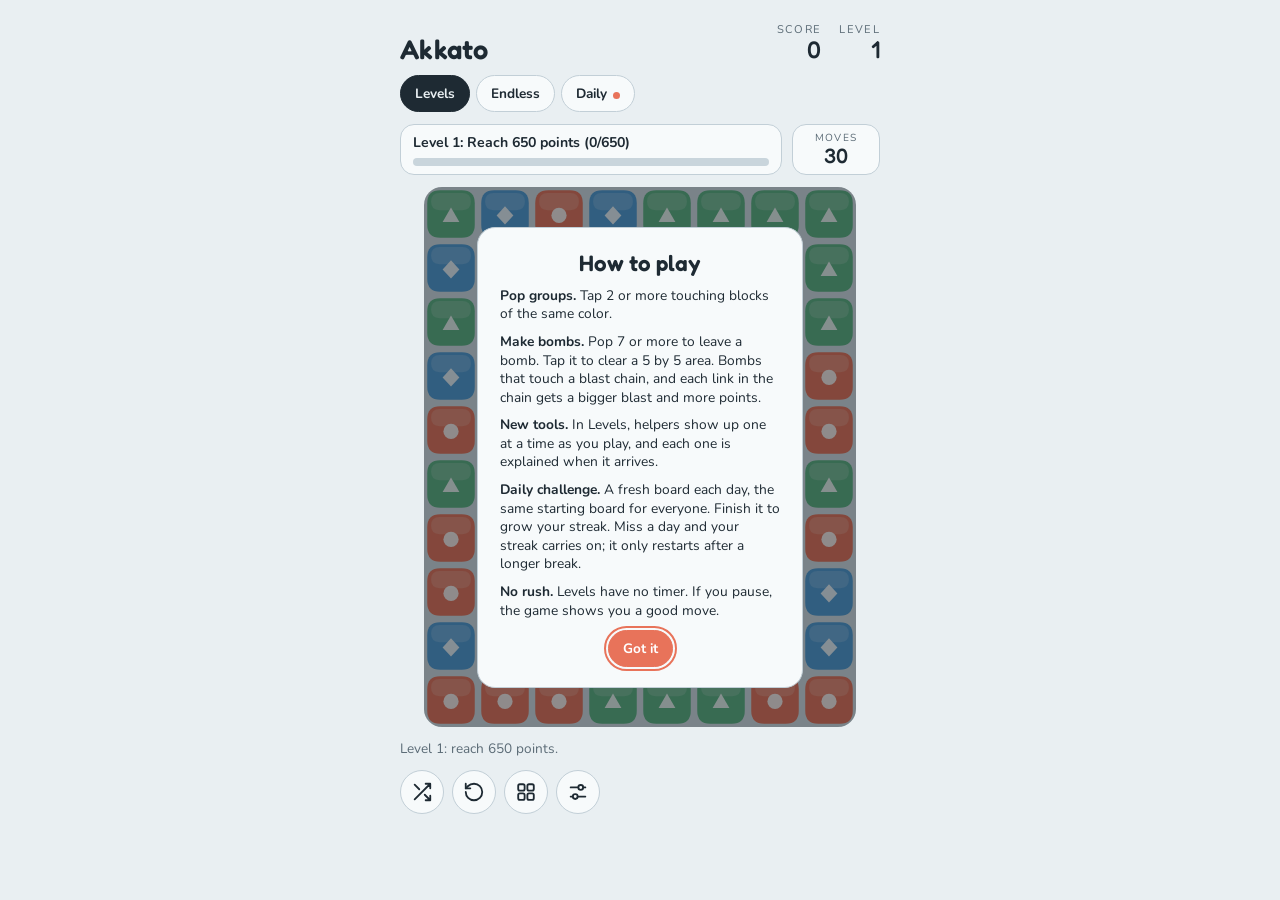
==== commit 50b80bac: "0.7.1: make background music audible Co-Authored-By: Claude Sonnet 5.5 <noreply@anthropic.com> Claud" ====
--- a/play/index.html
+++ b/play/index.html
@@ -362,7 +362,7 @@
         if(AC){
           actx=new AC();
           masterGain=actx.createGain(); masterGain.gain.value=volume; masterGain.connect(actx.destination);
-          musicGain=actx.createGain(); musicGain.gain.value=0.5; musicGain.connect(masterGain);
+          musicGain=actx.createGain(); musicGain.gain.value=1; musicGain.connect(masterGain);
         }
       }catch(e){}
     }
@@ -416,7 +416,7 @@
     }catch(e){}
   }
   /* Soft generative background music: slow sine notes from a pentatonic scale over a low, shifting drone. */
-  var PENT=[261.63,293.66,329.63,392,440,523.25,587.33,659.25], DRONE=[130.81,98,110,146.83], musicStep=0;
+  var PENT=[261.63,293.66,329.63,392,440,523.25,587.33,659.25], DRONE=[196,146.83,164.81,220], musicStep=0;
   function musicNote(f,dur,vol){
     if(!actx||!musicGain) return;
     try{
@@ -429,9 +429,9 @@
   function musicTick(){
     musicTimer=null;
     if(!musicOn||!actx||document.hidden) return;
-    if(musicStep%4===0) musicNote(DRONE[Math.floor(musicStep/4)%DRONE.length],9,0.06);
+    if(musicStep%4===0) musicNote(DRONE[Math.floor(musicStep/4)%DRONE.length],9,0.14);
     var n=1+(Math.random()<0.4?1:0);
-    for(var i=0;i<n;i++) musicNote(PENT[Math.floor(Math.random()*PENT.length)]*(Math.random()<0.25?0.5:1),5.5,0.028);
+    for(var i=0;i<n;i++) musicNote(PENT[Math.floor(Math.random()*PENT.length)]*(Math.random()<0.25?0.5:1),5.5,0.075);
     musicStep++;
     musicTimer=setTimeout(musicTick,2600+Math.random()*1800);
   }
@@ -1500,7 +1500,7 @@
   $('ovBtn2').addEventListener('click',function(){ ensureAudio(); var f=onOverlay2; if(f) f(); });
   $('levelsBtn').addEventListener('click',function(){ ensureAudio(); openPicker(); });
   $('pickClose').addEventListener('click',function(){ closePicker(); });
-  var APP_VERSION='0.7.0';
+  var APP_VERSION='0.7.1';
   $('verNum').textContent='v'+APP_VERSION;
   $('howBtn').addEventListener('click',function(){ showIntro(); });
   document.addEventListener('visibilitychange',function(){
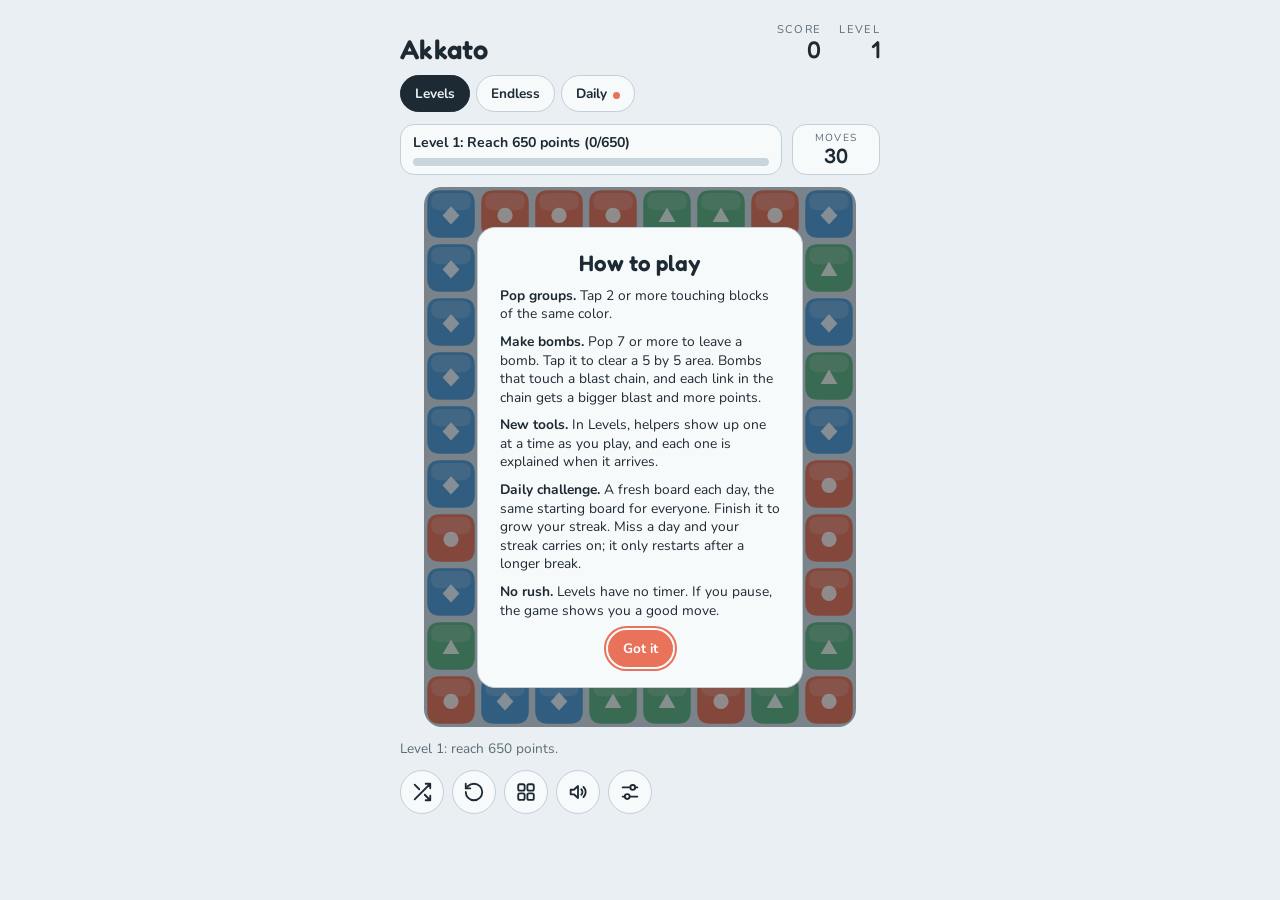
==== commit dc3f73dd: "0.7.2: one-tap mute button Co-Authored-By: Claude Sonnet 5.5 <noreply@anthropic.com> Claude-Session:" ====
--- a/play/index.html
+++ b/play/index.html
@@ -113,6 +113,8 @@
 #rewind{--t:var(--t-rewind)}
 #clear{--t:var(--t-clear)}
 .tool:hover{border-color:var(--t)}
+.tool.util.muted .wave{display:none}
+.tool.util:not(.muted) .xmark{display:none}
 .tool.fresh{animation:fresh 1.6s ease-in-out infinite}
 @keyframes fresh{0%,100%{box-shadow:0 0 0 0 color-mix(in srgb,var(--t) 45%,transparent)}50%{box-shadow:0 0 0 7px color-mix(in srgb,var(--t) 0%,transparent)}}
 @media (prefers-reduced-motion:reduce){.tool.fresh{animation:none; box-shadow:0 0 0 3px color-mix(in srgb,var(--t) 40%,transparent)}}
@@ -221,6 +223,7 @@
     <button id="shuffle" class="tool util" type="button" data-tip="Shuffle: mix the colors on the board. Free, and does not use a move." aria-label="Shuffle the board"><svg viewBox="0 0 24 24" aria-hidden="true"><path d="M16 3h5v5M4 20 21 3M21 16v5h-5M15 15l6 6M4 4l5 5"/></svg></button>
     <button id="reset" class="tool util" type="button" data-tip="Restart level" aria-label="Restart level"><svg viewBox="0 0 24 24" aria-hidden="true"><path d="M3 12a9 9 0 1 0 9-9 9.75 9.75 0 0 0-6.74 2.74L3 8"/><path d="M3 3v5h5"/></svg></button>
     <button id="levelsBtn" class="tool util" type="button" data-tip="Level select: pick a level and see your stars." aria-label="Level select"><svg viewBox="0 0 24 24" aria-hidden="true"><rect x="3.5" y="3.5" width="7" height="7" rx="1.8"/><rect x="13.5" y="3.5" width="7" height="7" rx="1.8"/><rect x="3.5" y="13.5" width="7" height="7" rx="1.8"/><rect x="13.5" y="13.5" width="7" height="7" rx="1.8"/></svg></button>
+    <button id="muteBtn" class="tool util" type="button" data-tip="Sound: tap to mute or unmute music and sound effects." aria-label="Mute sound" aria-pressed="false"><svg viewBox="0 0 24 24" aria-hidden="true"><path d="M4 9.5h3.5L12 5.5v13l-4.5-4H4z"/><path class="wave" d="M15.5 9a4 4 0 0 1 0 6M18 6.5a7.5 7.5 0 0 1 0 11"/><path class="xmark" d="M16 9.5l5 5M21 9.5l-5 5"/></svg></button>
     <button id="settingsBtn" class="tool util" type="button" data-tip="Settings: colors, hints, theme and sound." aria-label="Settings" aria-expanded="false" aria-controls="settings"><svg viewBox="0 0 24 24" aria-hidden="true"><path d="M4 7h8M18 7h2M4 17h2M12 17h8"/><circle cx="15" cy="7" r="2.6"/><circle cx="9" cy="17" r="2.6"/></svg></button>
   </div>
 
@@ -435,6 +438,12 @@
     musicStep++;
     musicTimer=setTimeout(musicTick,2600+Math.random()*1800);
   }
+  function updateMuteUI(){
+    var m=!soundOn&&!musicOn, b=$('muteBtn'); if(!b) return;
+    b.classList.toggle('muted',m); b.setAttribute('aria-pressed',String(m));
+    b.setAttribute('aria-label',m?'Unmute sound':'Mute sound');
+    b.setAttribute('data-tip',m?'Sound is off. Tap to turn music and effects back on.':'Sound: tap to mute music and sound effects.');
+  }
   function startMusic(){ if(musicOn&&actx&&!musicTimer) musicTick(); }
   function stopMusic(){ if(musicTimer){ clearTimeout(musicTimer); musicTimer=null; } }
 
@@ -1500,7 +1509,7 @@
   $('ovBtn2').addEventListener('click',function(){ ensureAudio(); var f=onOverlay2; if(f) f(); });
   $('levelsBtn').addEventListener('click',function(){ ensureAudio(); openPicker(); });
   $('pickClose').addEventListener('click',function(){ closePicker(); });
-  var APP_VERSION='0.7.1';
+  var APP_VERSION='0.7.2';
   $('verNum').textContent='v'+APP_VERSION;
   $('howBtn').addEventListener('click',function(){ showIntro(); });
   document.addEventListener('visibilitychange',function(){
@@ -1555,6 +1564,15 @@
   $('musicbox').addEventListener('change',function(){
     musicOn=this.checked; safeSet('eb-music',musicOn?'on':'off');
     if(musicOn){ ensureAudio(); startMusic(); } else stopMusic();
+    updateMuteUI();
+  });
+  $('muteBtn').addEventListener('click',function(){
+    var turnOff=(soundOn||musicOn);
+    soundOn=!turnOff; musicOn=!turnOff;
+    safeSet('eb-sound',soundOn?'on':'off'); safeSet('eb-music',musicOn?'on':'off');
+    $('soundbox').checked=soundOn; $('musicbox').checked=musicOn;
+    if(turnOff) stopMusic(); else { ensureAudio(); startMusic(); tone(523.25,0.2,0.12); }
+    updateMuteUI();
   });
   $('volrange').addEventListener('input',function(){
     volume=Math.min(1,Math.max(0,(+this.value)/100)); safeSet('eb-vol',String(Math.round(volume*100)));
@@ -1576,7 +1594,7 @@
     },{btn2:'Keep my progress',fn2:function(){ hideOverlay(); }});
   });
   $('soundbox').addEventListener('change',function(){
-    soundOn=this.checked; safeSet('eb-sound',soundOn?'on':'off');
+    soundOn=this.checked; safeSet('eb-sound',soundOn?'on':'off'); updateMuteUI();
     if(soundOn){ensureAudio(); tone(440,0.2,0.1);}
   });
   window.addEventListener('resize',layout);
@@ -1587,6 +1605,7 @@
   $('theme').value=savedTheme;
   $('soundbox').checked=soundOn;
   $('musicbox').checked=musicOn;
+  updateMuteUI();
   $('volrange').value=String(Math.round(volume*100));
   $('hapticbox').checked=hapticOn;
   buildBgSelect();
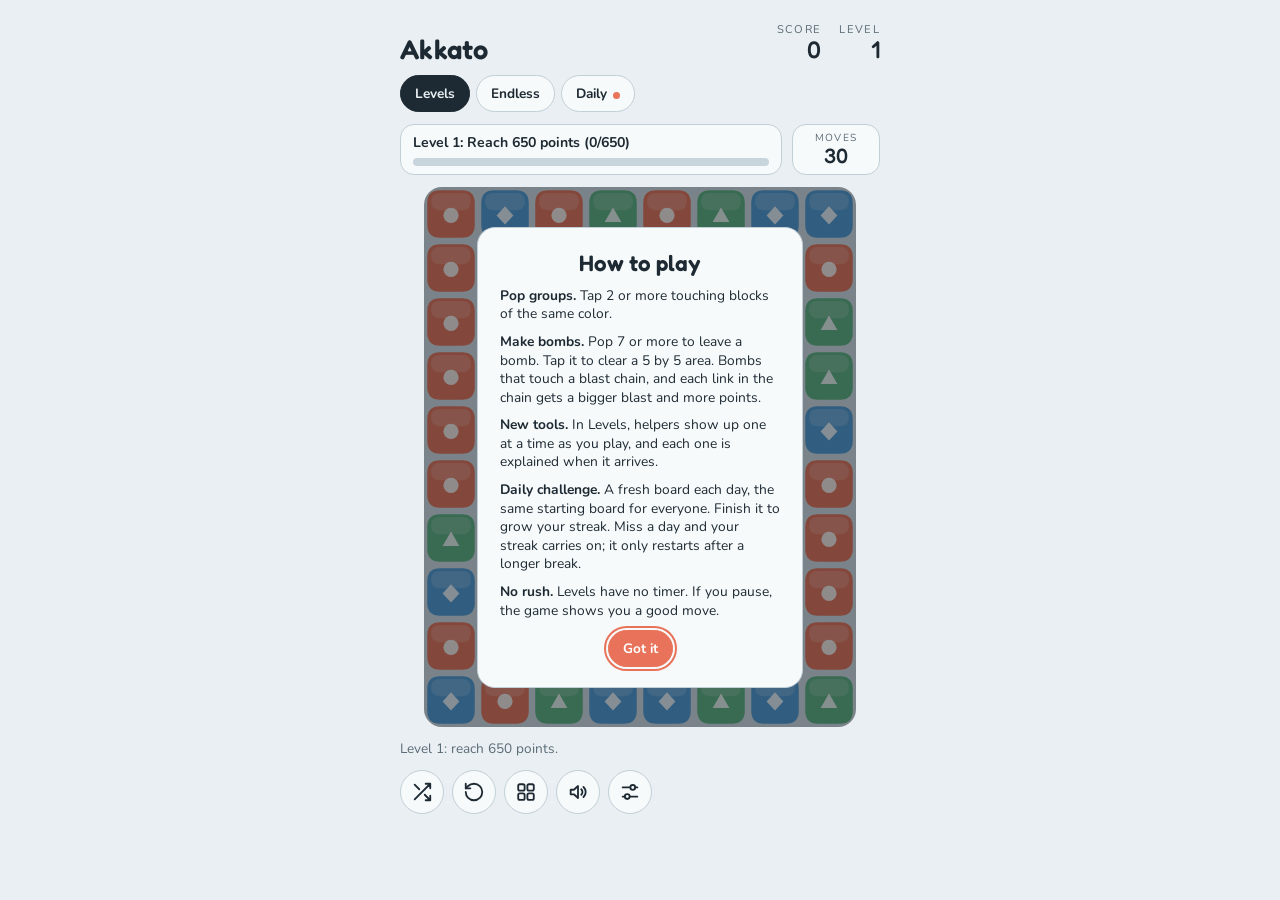
==== commit 6639ef1d: "0.8.0: share result button (no data stored); privacy policy note Co-Authored-By: Claude Sonnet 5.5 <" ====
--- a/play/index.html
+++ b/play/index.html
@@ -202,7 +202,7 @@
     <div id="stage">
       <canvas id="board" aria-label="Game board. Tap groups of two or more matching blocks to pop them."></canvas>
       <div id="flash" aria-hidden="true"></div>
-      <div id="overlay" hidden><div class="card"><h2 id="ovTitle"></h2><div id="ovStars" class="st" hidden></div><p id="ovBody"></p><div class="row"><button id="ovBtn" type="button" class="primary">Continue</button><button id="ovBtn2" type="button" hidden>Replay</button></div></div></div>
+      <div id="overlay" hidden><div class="card"><h2 id="ovTitle"></h2><div id="ovStars" class="st" hidden></div><p id="ovBody"></p><div class="row"><button id="ovBtn" type="button" class="primary">Continue</button><button id="ovBtn2" type="button" hidden>Replay</button><button id="ovShare" type="button" hidden>Share result</button></div></div></div>
       <div id="picker" hidden><div class="pickhead"><h2>Choose a level</h2><button id="pickClose" type="button">Close</button></div><div id="pickGrid"></div></div>
     </div>
   </div>
@@ -862,10 +862,38 @@
     var st=$('ovStars');
     if(typeof extra.stars==='number'){ st.innerHTML=starsHtml(extra.stars); st.setAttribute('aria-label',extra.stars+' of 3 stars'); st.hidden=false; }
     else st.hidden=true;
+    var sh=$('ovShare'); shareTxt=extra.share||null; sh.hidden=!shareTxt; sh.textContent='Share result';
     var b2=$('ovBtn2');
     if(extra.btn2){ b2.textContent=extra.btn2; b2.hidden=false; onOverlay2=extra.fn2||null; } else { b2.hidden=true; onOverlay2=null; }
     onOverlay=fn; $('overlay').hidden=false; setTimeout(function(){$('ovBtn').focus()},50);
   }
+  var shareTxt=null;
+  /* Sharing builds a short text on the device and hands it to the share sheet or the clipboard. Nothing is sent to us. */
+  function shareResult(text){
+    if(!text) return;
+    var btn=$('ovShare');
+    function copied(){ btn.textContent='Copied. Paste it in a message.'; }
+    function fallback(){
+      try{
+        if(navigator.clipboard&&navigator.clipboard.writeText){ navigator.clipboard.writeText(text).then(copied,legacy); return; }
+      }catch(e){}
+      legacy();
+    }
+    function legacy(){
+      try{
+        var ta=document.createElement('textarea'); ta.value=text; ta.setAttribute('readonly',''); ta.style.position='fixed'; ta.style.opacity='0';
+        document.body.appendChild(ta); ta.select(); var ok=document.execCommand('copy'); document.body.removeChild(ta);
+        if(ok) copied(); else btn.textContent='Could not copy';
+      }catch(e){ btn.textContent='Could not copy'; }
+    }
+    try{
+      var P=window.Capacitor&&window.Capacitor.Plugins&&window.Capacitor.Plugins.Share;
+      if(P&&P.share){ P.share({text:text}).catch(fallback); return; }
+      if(navigator.share){ navigator.share({text:text}).catch(function(e){ if(!e||e.name!=='AbortError') fallback(); }); return; }
+    }catch(e){}
+    fallback();
+  }
+  function starStr(n){ return ['☆☆☆','★☆☆','★★☆','★★★'][Math.max(0,Math.min(3,n))]; }
   function hideOverlay(){ $('overlay').hidden=true; onOverlay=null; onOverlay2=null; }
 
   /* ---------- stars, saved games, level picker, tutorial ---------- */
@@ -1088,7 +1116,9 @@
     } else msg+=' Today\'s challenge was already done, so this one was just for fun.';
     msg+=unlockNote(before);
     celebrate(1); winChime(); haptic('success');
-    showOverlay('Daily complete',msg,'Back to levels',function(){ setMode('levels'); },{stars:earned,btn2:'Play again',fn2:function(){ startDaily(); }});
+    var st=loadDaily();
+    var txt='Akkato Daily '+key+'\n'+starStr(earned)+' '+movesLeft+' of '+startMoves+' moves left'+(st.streak>1?'\nStreak: '+st.streak+' days':'')+'\nhttps://akkato.com/play/';
+    showOverlay('Daily complete',msg,'Back to levels',function(){ setMode('levels'); },{stars:earned,btn2:'Play again',fn2:function(){ startDaily(); },share:txt});
     updateHUD();
   }
 
@@ -1118,7 +1148,10 @@
       }
       msg+=unlockNote(before);
       celebrate(fin||endOfWorld?2:1); winChime(); haptic('success');
-      showOverlay(title,msg,btn,fn,{stars:earned,btn2:b2,fn2:fn2});
+      var txt='Akkato Level '+level+' ('+WORLDS[w].name+')\n'+starStr(earned)+' '+movesLeft+' of '+startMoves+' moves left\nhttps://akkato.com/play/';
+      if(fin) txt='I finished all '+TOTAL_LEVELS+' levels of Akkato with '+starTotal()+' stars!\nhttps://akkato.com/play/';
+      else if(endOfWorld) txt='Akkato: finished the '+WORLDS[w].name+' world with '+worldStars(w)+' of 30 stars.\nhttps://akkato.com/play/';
+      showOverlay(title,msg,btn,fn,{stars:earned,btn2:b2,fn2:fn2,share:txt});
       updateHUD();
     } else if(movesLeft<=0){
       phase='lost'; clearTool(); clearSave(mode);
@@ -1506,10 +1539,11 @@
     tap((e.clientX-rect.left)*(W/rect.width),(e.clientY-rect.top)*(H/rect.height));
   });
   $('ovBtn').addEventListener('click',function(){ ensureAudio(); var f=onOverlay; if(f) f(); });
+  $('ovShare').addEventListener('click',function(){ ensureAudio(); shareResult(shareTxt); });
   $('ovBtn2').addEventListener('click',function(){ ensureAudio(); var f=onOverlay2; if(f) f(); });
   $('levelsBtn').addEventListener('click',function(){ ensureAudio(); openPicker(); });
   $('pickClose').addEventListener('click',function(){ closePicker(); });
-  var APP_VERSION='0.7.2';
+  var APP_VERSION='0.8.0';
   $('verNum').textContent='v'+APP_VERSION;
   $('howBtn').addEventListener('click',function(){ showIntro(); });
   document.addEventListener('visibilitychange',function(){
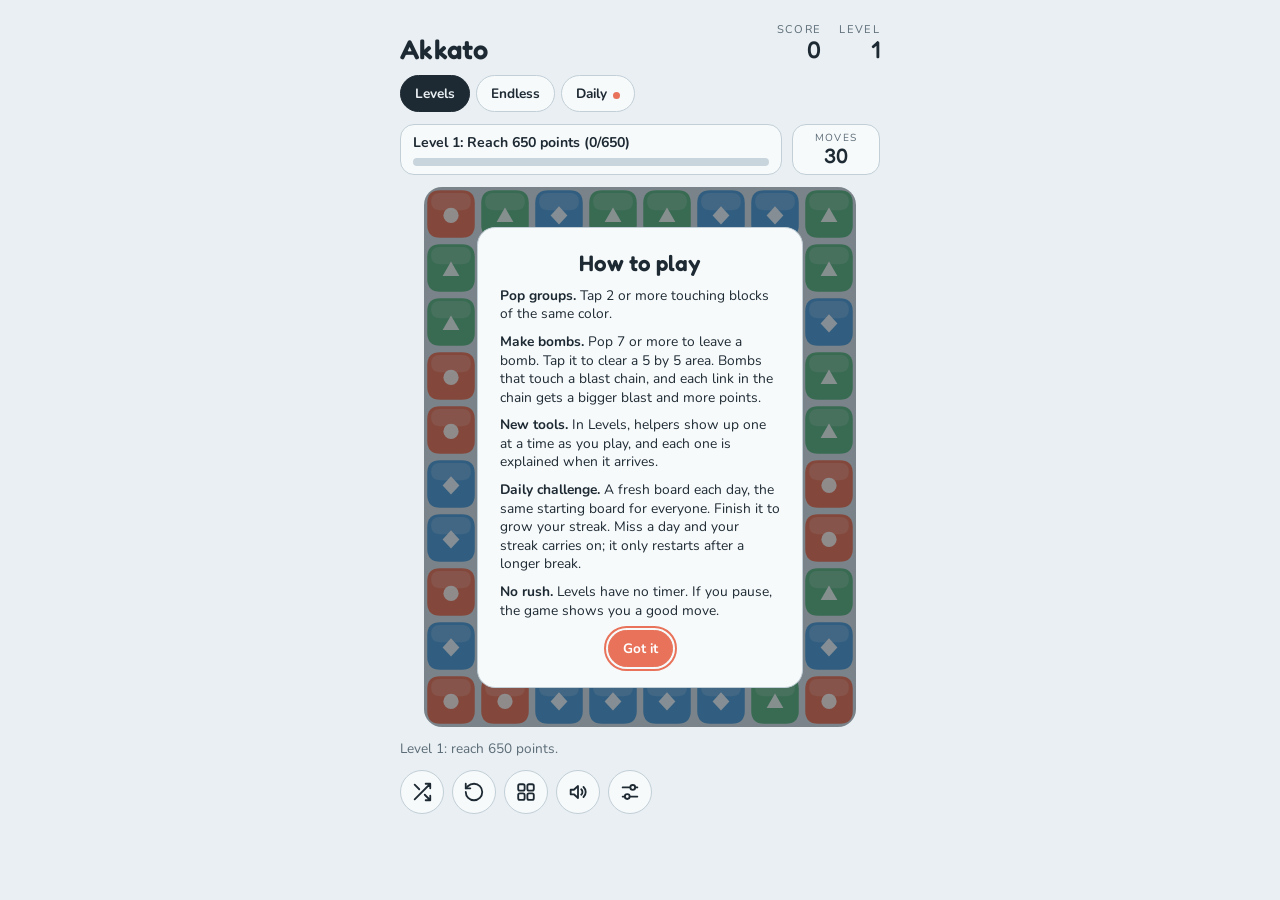
==== commit 8a060195: "0.9.0: block icon sets (dogs, cats, nature) Co-Authored-By: Claude Sonnet 5.5 <noreply@anthropic.com" ====
--- a/play/index.html
+++ b/play/index.html
@@ -50,6 +50,7 @@
 .status{display:flex; gap:10px; align-items:stretch}
 .goalbox{flex:1 1 auto; min-width:0; background:var(--panel); border:1px solid var(--line); border-radius:14px; padding:8px 12px; display:flex; flex-direction:column; gap:6px; justify-content:center}
 .goaltext{font-weight:700; font-size:.88rem; overflow-wrap:anywhere}
+.goaltext .gi{height:1.25em; width:1.25em; vertical-align:-0.3em; margin-inline:2px}
 .goaltext .sw{font-size:1.05em; margin-inline:2px}
 .track{height:8px; border-radius:99px; background:var(--track); overflow:hidden}
 .track i{display:block; height:100%; width:0; background:var(--accent); border-radius:99px; transition:width .35s ease, background .3s}
@@ -235,6 +236,13 @@
       <option value="hc">High contrast</option>
     </select>
     <div class="swatches" id="swatches" aria-hidden="true"></div>
+    <label for="tilesel">Block icons</label>
+    <select id="tilesel">
+      <option value="classic">Classic shapes</option>
+      <option value="dog">Dogs</option>
+      <option value="cat">Cats</option>
+      <option value="nature">Nature</option>
+    </select>
     <label for="bigshapes">Larger shapes on blocks</label>
     <input id="bigshapes" type="checkbox">
     <label for="hintsel">Show a hint after a pause</label>
@@ -323,6 +331,7 @@
   soundOn=safeGet('eb-sound')!=='off';
   var sp=safeGet('eb-palette'); if(sp&&PALETTES[sp]) paletteKey=sp;
   bigShapes=safeGet('eb-big')==='1';
+  var stk=safeGet('eb-tiles'); if(stk==='dog'||stk==='cat'||stk==='nature') tilesKey=stk;
   var savedTheme=safeGet('eb-theme')||'auto';
   var sh=safeGet('eb-hint'); if(sh==='off') hintDelay=0; else if(sh==='6') hintDelay=6;
   try{ starsMap=JSON.parse(safeGet('eb-stars')||'{}')||{}; }catch(e){ starsMap={}; }
@@ -708,7 +717,7 @@
         var v=popValue(n,b.c)+fv*(collect?0.2:0.35);
         var lab;
         if(n>=7) lab='This group makes a bomb, and leaves a good follow-up.';
-        else if(collect&&b.c===goal.color) lab='Collects '+n+' '+SHAPE_NAMES[b.c]+' blocks and sets up more.';
+        else if(collect&&b.c===goal.color) lab='Collects '+n+' '+shapeName(b.c)+' blocks and sets up more.';
         else lab='Best payoff: '+n+' blocks, and it leaves a bigger group behind.';
         cand={cells:grp,value:v,label:lab};
       }
@@ -741,7 +750,7 @@
   function goalLabel(){
     if(!goal) return '';
     if(goal.type==='score') return 'Reach '+goal.target+' points';
-    return 'Collect '+goal.target+' <span class="sw" style="color:'+colors[goal.color]+'">'+SHAPE_CHARS[goal.color]+'</span> '+SHAPE_NAMES[goal.color]+' blocks';
+    return 'Collect '+goal.target+' '+shapeMark(goal.color)+' '+shapeName(goal.color)+' blocks';
   }
   function updateGoalText(){
     var gt=$('goaltext');
@@ -1072,7 +1081,7 @@
     goal={type:d.type,target:d.target,color:d.color};
     iceToPlace=n>=10?Math.min(8,3+Math.floor((n-10)/5)):0;
     phase='play'; clearTool(); hideOverlay(); closePicker(); clearSave('levels'); fillBoard(); updateHUD();
-    say('Level '+n+(iceToPlace>0?' (some blocks are frozen)':'')+': '+(d.type==='score'?'reach '+d.target+' points.':'collect '+d.target+' '+SHAPE_NAMES[d.color]+' blocks.'),3200);
+    say('Level '+n+(iceToPlace>0?' (some blocks are frozen)':'')+': '+(d.type==='score'?'reach '+d.target+' points.':'collect '+d.target+' '+shapeName(d.color)+' blocks.'),3200);
     if(!showWorldIntro()) showNewTools();
   }
   function startDaily(){
@@ -1082,7 +1091,7 @@
     rngState=hashStr(key); iceToPlace=d.ice;
     phase='play'; clearTool(); hideOverlay(); closePicker(); clearSave('daily'); fillBoard(); updateHUD();
     var done=loadDaily().done===key;
-    say((done?'Today\'s challenge is done. This is just for fun. ':'Daily challenge: ')+(d.type==='score'?'reach '+d.target+' points.':'collect '+d.target+' '+SHAPE_NAMES[d.color]+' blocks.'),3600);
+    say((done?'Today\'s challenge is done. This is just for fun. ':'Daily challenge: ')+(d.type==='score'?'reach '+d.target+' points.':'collect '+d.target+' '+shapeName(d.color)+' blocks.'),3600);
   }
   function startEndless(){
     rngState=null;
@@ -1257,7 +1266,7 @@
     clearLeft--; clearTool(); hintMove=null; idleT=0;
     tone(523.25,0.2,0.12); tone(659.25,0.2,0.1); tone(880,0.3,0.1);
     blastFx(c,r,2);
-    say('Color Clear! '+n+' '+SHAPE_NAMES[col]+' blocks are gone.',2600);
+    say('Color Clear! '+n+' '+shapeName(col)+' blocks are gone.',2600);
     compact(); updateHUD();
   }
 
@@ -1363,6 +1372,68 @@
     ctx.lineTo(x+r,y+h); ctx.quadraticCurveTo(x,y+h,x,y+h-r);
     ctx.lineTo(x,y+r); ctx.quadraticCurveTo(x,y,x+r,y);
     ctx.closePath();
+  }
+
+
+  /* ---------- block icon sets ---------- */
+  /* Each icon is drawn in a -1..1 box (the canvas is scaled before the call). ink = the icon color; cut() paints details in the tile color. */
+  function useInk(ink){ ctx.globalCompositeOperation='source-over'; ctx.fillStyle=ink; ctx.strokeStyle=ink; ctx.lineCap='round'; ctx.lineJoin='round'; }
+  function useCut(bg){ if(bg==='clear'){ ctx.globalCompositeOperation='destination-out'; ctx.fillStyle='#000'; ctx.strokeStyle='#000'; } else { ctx.globalCompositeOperation='source-over'; ctx.fillStyle=bg; ctx.strokeStyle=bg; } }
+  function ell(x,y,rx,ry,rot){ ctx.beginPath(); ctx.ellipse(x,y,rx,ry,rot||0,0,Math.PI*2); ctx.fill(); }
+  function tri(a,b,c,d,e,f){ ctx.beginPath(); ctx.moveTo(a,b); ctx.lineTo(c,d); ctx.lineTo(e,f); ctx.closePath(); ctx.fill(); }
+  var TILESETS={
+    classic:{name:'Classic shapes'},
+    dog:{name:'Dogs',names:['paw','bone','bowl','ball','doghouse'],draw:[
+      function(ink,bg){ ell(0,0.38,0.58,0.48); ell(-0.78,-0.05,0.2,0.3,-0.4); ell(-0.3,-0.55,0.22,0.3,-0.15); ell(0.3,-0.55,0.22,0.3,0.15); ell(0.78,-0.05,0.2,0.3,0.4); },
+      function(ink,bg){ ctx.save(); ctx.rotate(-0.6); ctx.fillRect(-0.55,-0.22,1.1,0.44); for(var i=0;i<4;i++){ ctx.beginPath(); ctx.arc(i<2?-0.62:0.62,(i%2)?0.3:-0.3,0.3,0,Math.PI*2); ctx.fill(); } ctx.restore(); },
+      function(ink,bg){ ctx.beginPath(); ctx.moveTo(-0.9,-0.05); ctx.lineTo(0.9,-0.05); ctx.bezierCurveTo(0.9,0.55,0.5,0.85,0,0.85); ctx.bezierCurveTo(-0.5,0.85,-0.9,0.55,-0.9,-0.05); ctx.closePath(); ctx.fill();
+        ell(-0.42,-0.3,0.26,0.24); ell(0.05,-0.43,0.28,0.26); ell(0.48,-0.28,0.24,0.22); },
+      function(ink,bg){ ctx.beginPath(); ctx.arc(0,0,0.86,0,Math.PI*2); ctx.fill(); useCut(bg); ctx.lineWidth=0.13; ctx.beginPath(); ctx.arc(-1.05,0,0.75,-0.62,0.62); ctx.stroke(); ctx.beginPath(); ctx.arc(1.05,0,0.75,Math.PI-0.62,Math.PI+0.62); ctx.stroke(); },
+      function(ink,bg){ ctx.beginPath(); ctx.moveTo(-0.85,0.8); ctx.lineTo(-0.85,-0.05); ctx.lineTo(0,-0.85); ctx.lineTo(0.85,-0.05); ctx.lineTo(0.85,0.8); ctx.closePath(); ctx.fill();
+        useCut(bg); ctx.beginPath(); ctx.moveTo(-0.3,0.8); ctx.lineTo(-0.3,0.2); ctx.arc(0,0.2,0.3,Math.PI,0); ctx.lineTo(0.3,0.8); ctx.closePath(); ctx.fill(); }
+    ]},
+    cat:{name:'Cats',names:['cat face','fish','yarn','bell','mouse'],draw:[
+      function(ink,bg){ ctx.beginPath(); ctx.arc(0,0.14,0.72,0,Math.PI*2); ctx.fill(); tri(-0.74,0.05,-0.62,-0.88,-0.1,-0.45); tri(0.74,0.05,0.62,-0.88,0.1,-0.45);
+        useCut(bg); ell(-0.27,0.1,0.1,0.16); ell(0.27,0.1,0.1,0.16); tri(-0.1,0.3,0.1,0.3,0,0.42); },
+      function(ink,bg){ ell(-0.12,0,0.64,0.4); tri(0.4,0,0.94,-0.44,0.94,0.44); useCut(bg); ctx.beginPath(); ctx.arc(-0.45,-0.06,0.08,0,Math.PI*2); ctx.fill(); ctx.lineWidth=0.08; ctx.beginPath(); ctx.moveTo(0.05,-0.3); ctx.quadraticCurveTo(-0.1,0,0.05,0.3); ctx.stroke(); },
+      function(ink,bg){ ctx.beginPath(); ctx.arc(-0.08,-0.05,0.72,0,Math.PI*2); ctx.fill(); useCut(bg); ctx.lineWidth=0.09;
+        for(var k=-0.38;k<=0.4;k+=0.38){ ctx.beginPath(); ctx.moveTo(-0.8,k-0.15); ctx.quadraticCurveTo(-0.1,k+0.4,0.7,k-0.1); ctx.stroke(); }
+        useInk(ink); ctx.lineWidth=0.1; ctx.beginPath(); ctx.moveTo(0.45,0.62); ctx.quadraticCurveTo(0.8,0.98,0.98,0.7); ctx.stroke(); },
+      function(ink,bg){ ctx.beginPath(); ctx.arc(0,0.15,0.68,0,Math.PI*2); ctx.fill(); ctx.lineWidth=0.1; ctx.beginPath(); ctx.arc(0,-0.72,0.18,0,Math.PI*2); ctx.stroke();
+        useCut(bg); ctx.lineWidth=0.1; ctx.beginPath(); ctx.moveTo(-0.66,0.28); ctx.lineTo(0.66,0.28); ctx.stroke(); ctx.beginPath(); ctx.arc(0,0.46,0.1,0,Math.PI*2); ctx.fill(); },
+      function(ink,bg){ ell(0.08,0.2,0.62,0.44); tri(-0.5,-0.12,-0.98,0.3,-0.5,0.56); ell(0.22,-0.32,0.3,0.3); useCut(bg); ell(0.22,-0.32,0.14,0.14); ctx.beginPath(); ctx.arc(-0.55,0.26,0.06,0,Math.PI*2); ctx.fill();
+        useInk(ink); ctx.lineWidth=0.09; ctx.beginPath(); ctx.moveTo(0.66,0.3); ctx.bezierCurveTo(0.98,0.25,0.7,0.62,0.98,0.88); ctx.stroke(); }
+    ]},
+    nature:{name:'Nature',names:['fire','water','leaf','wind','lightning'],draw:[
+      function(ink,bg){ ctx.beginPath(); ctx.moveTo(0.05,-0.95); ctx.bezierCurveTo(0.25,-0.45,0.8,-0.2,0.8,0.35); ctx.bezierCurveTo(0.8,0.75,0.45,0.95,0,0.95); ctx.bezierCurveTo(-0.45,0.95,-0.8,0.75,-0.8,0.35); ctx.bezierCurveTo(-0.8,-0.05,-0.5,-0.3,-0.3,-0.6); ctx.bezierCurveTo(-0.2,-0.3,-0.05,-0.3,0.05,-0.95); ctx.closePath(); ctx.fill();
+        useCut(bg); ctx.beginPath(); ctx.moveTo(0,0.12); ctx.bezierCurveTo(0.32,0.36,0.36,0.62,0,0.8); ctx.bezierCurveTo(-0.36,0.62,-0.32,0.36,0,0.12); ctx.closePath(); ctx.fill(); },
+      function(ink,bg){ ctx.beginPath(); ctx.moveTo(0,-0.95); ctx.bezierCurveTo(0.2,-0.5,0.76,-0.05,0.76,0.38); ctx.arc(0,0.38,0.76,0,Math.PI); ctx.bezierCurveTo(-0.76,-0.05,-0.2,-0.5,0,-0.95); ctx.closePath(); ctx.fill();
+        useCut(bg); ctx.lineWidth=0.1; ctx.beginPath(); ctx.arc(0,0.38,0.5,Math.PI*0.62,Math.PI*0.92); ctx.stroke(); },
+      function(ink,bg){ ctx.beginPath(); ctx.moveTo(-0.8,0.8); ctx.bezierCurveTo(-0.95,-0.1,-0.2,-0.9,0.88,-0.88); ctx.bezierCurveTo(0.92,0,0.3,0.88,-0.8,0.8); ctx.closePath(); ctx.fill();
+        useCut(bg); ctx.lineWidth=0.09; ctx.beginPath(); ctx.moveTo(-0.7,0.7); ctx.lineTo(0.4,-0.4); ctx.stroke(); },
+      function(ink,bg){ ctx.lineWidth=0.14; for(var i=-1;i<=1;i++){ var y=i*0.55; ctx.beginPath(); ctx.moveTo(-0.9,y); ctx.bezierCurveTo(-0.5,y-0.35,-0.1,y+0.35,0.3,y); ctx.quadraticCurveTo(0.62,y-0.3,0.82,y-0.1); ctx.stroke(); } },
+      function(ink,bg){ ctx.beginPath(); ctx.moveTo(0.18,-0.95); ctx.lineTo(-0.66,0.1); ctx.lineTo(-0.05,0.1); ctx.lineTo(-0.2,0.95); ctx.lineTo(0.7,-0.22); ctx.lineTo(0.06,-0.22); ctx.closePath(); ctx.fill(); }
+    ]}
+  };
+  var tilesKey='classic';
+  function drawIcon(fn,cx,cy,u,ink,bg){
+    ctx.save(); ctx.translate(cx,cy); ctx.scale(u,u); useInk(ink); fn(ink,bg); ctx.restore(); ctx.globalCompositeOperation='source-over';
+  }
+  function shapeName(i){ var t=TILESETS[tilesKey]; return (t.names||SHAPE_NAMES)[i]; }
+  var markCache={};
+  function shapeMark(i){
+    var t=TILESETS[tilesKey], col=colors[i];
+    if(!t.draw) return '<span class="sw" style="color:'+col+'">'+SHAPE_CHARS[i]+'</span>';
+    var key=tilesKey+i+col;
+    if(!markCache[key]){
+      try{
+        var oc=document.createElement('canvas'); oc.width=oc.height=48;
+        var saved=ctx; ctx=oc.getContext('2d');
+        drawIcon(t.draw[i],24,24,19,col,'clear');
+        markCache[key]=oc.toDataURL('image/png'); ctx=saved;
+      }catch(e){ return ''; }
+    }
+    return '<img class="gi" alt="" src="'+markCache[key]+'">';
   }
 
   function glyph(kind,cx,cy,u){
@@ -1398,7 +1469,9 @@
         ctx.lineTo(cx+Math.cos(a)*size*0.42*pulse,cy+Math.sin(a)*size*0.42*pulse); ctx.stroke();
       }
     } else {
-      glyph(b.c,cx,cy+size*0.03,size*(bigShapes?0.27:0.16));
+      var ts=TILESETS[tilesKey];
+      if(ts.draw) drawIcon(ts.draw[b.c],cx,cy+size*0.02,size*(bigShapes?0.37:0.31),ink,base);
+      else glyph(b.c,cx,cy+size*0.03,size*(bigShapes?0.27:0.16));
     }
     if(b.ice){
       ctx.fillStyle='rgba(222,241,255,0.55)';
@@ -1543,7 +1616,7 @@
   $('ovBtn2').addEventListener('click',function(){ ensureAudio(); var f=onOverlay2; if(f) f(); });
   $('levelsBtn').addEventListener('click',function(){ ensureAudio(); openPicker(); });
   $('pickClose').addEventListener('click',function(){ closePicker(); });
-  var APP_VERSION='0.8.0';
+  var APP_VERSION='0.9.0';
   $('verNum').textContent='v'+APP_VERSION;
   $('howBtn').addEventListener('click',function(){ showIntro(); });
   document.addEventListener('visibilitychange',function(){
@@ -1590,6 +1663,7 @@
   $('palette').addEventListener('change',function(){
     paletteKey=this.value; safeSet('eb-palette',paletteKey); applyPalette(); updateHUD();
   });
+  $('tilesel').addEventListener('change',function(){ tilesKey=TILESETS[this.value]?this.value:'classic'; safeSet('eb-tiles',tilesKey); updateHUD(); });
   $('bigshapes').addEventListener('change',function(){ bigShapes=this.checked; safeSet('eb-big',bigShapes?'1':'0'); });
   $('hintsel').addEventListener('change',function(){
     var v=this.value; safeSet('eb-hint',v); hintDelay=v==='off'?0:parseInt(v,10); hintMove=null; idleT=0;
@@ -1636,6 +1710,7 @@
   /* ---------- boot ---------- */
   $('palette').value=paletteKey;
   $('bigshapes').checked=bigShapes;
+  $('tilesel').value=tilesKey;
   $('theme').value=savedTheme;
   $('soundbox').checked=soundOn;
   $('musicbox').checked=musicOn;
